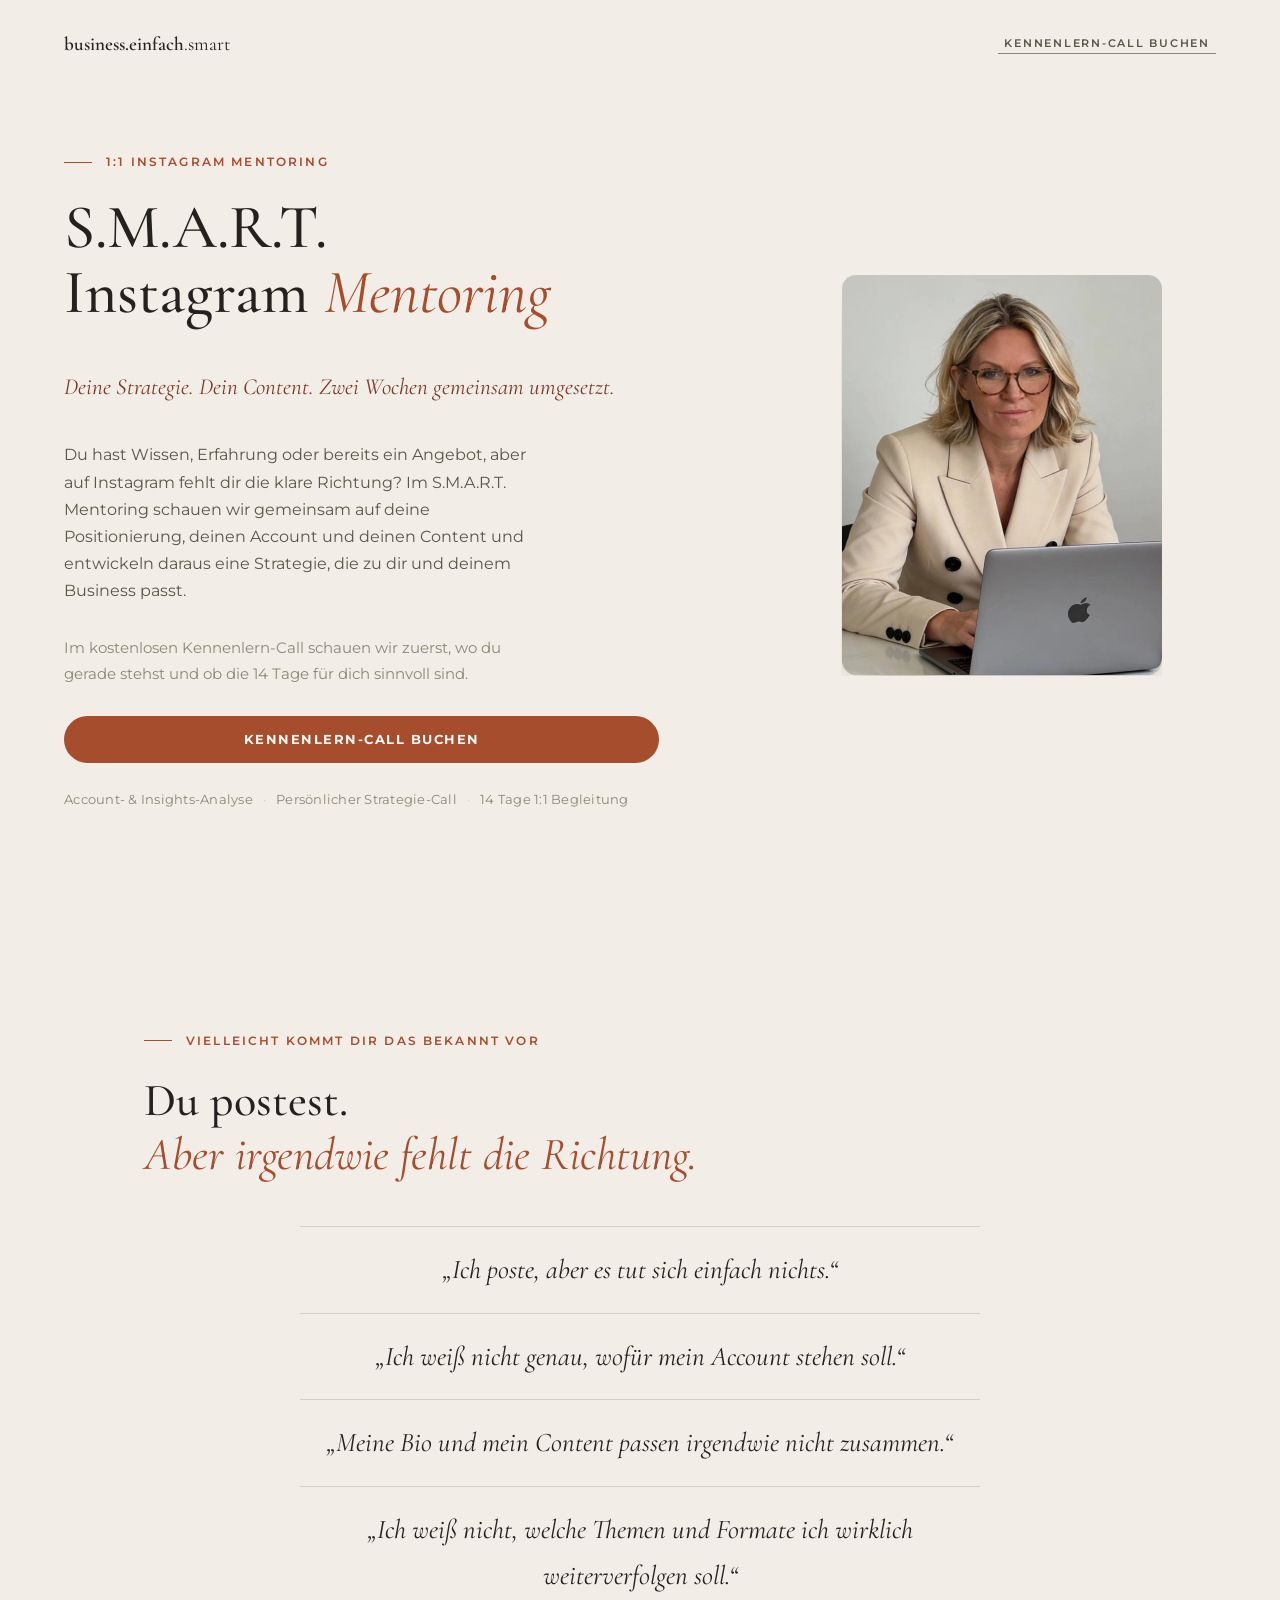
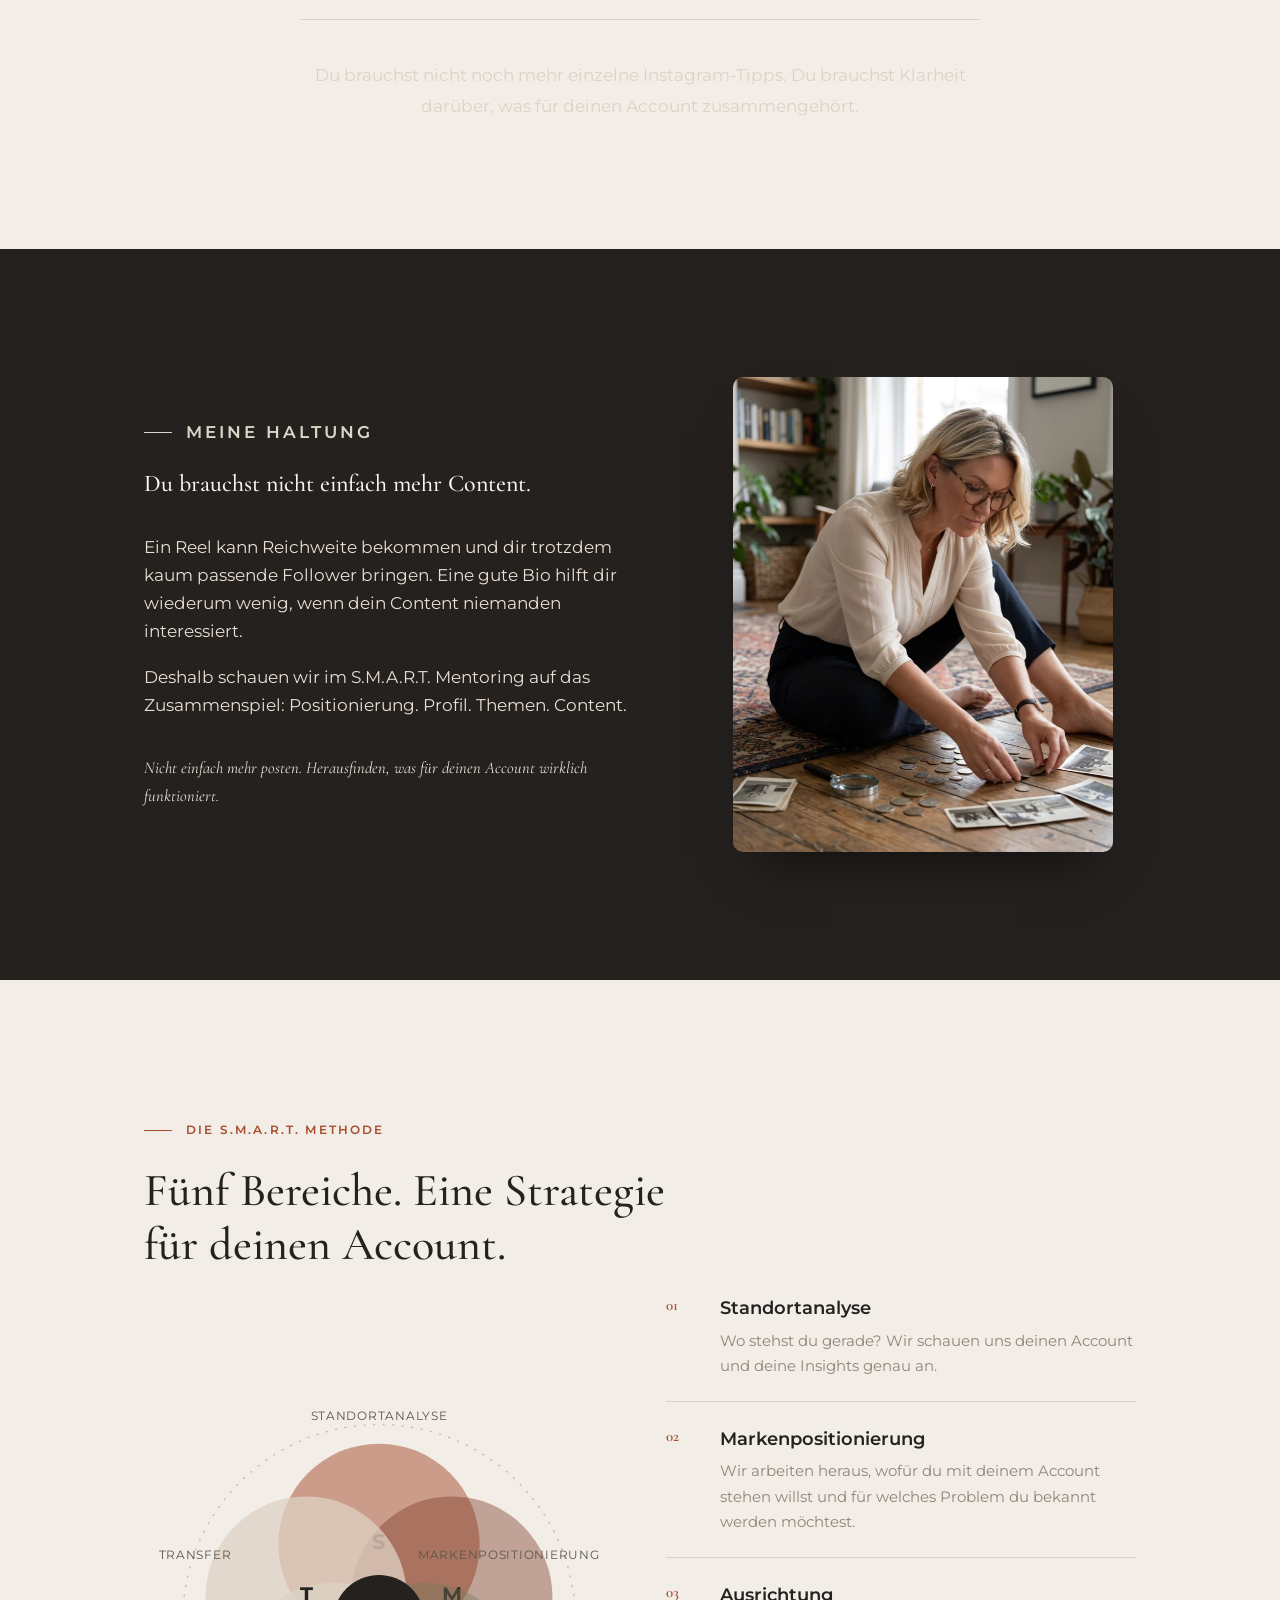
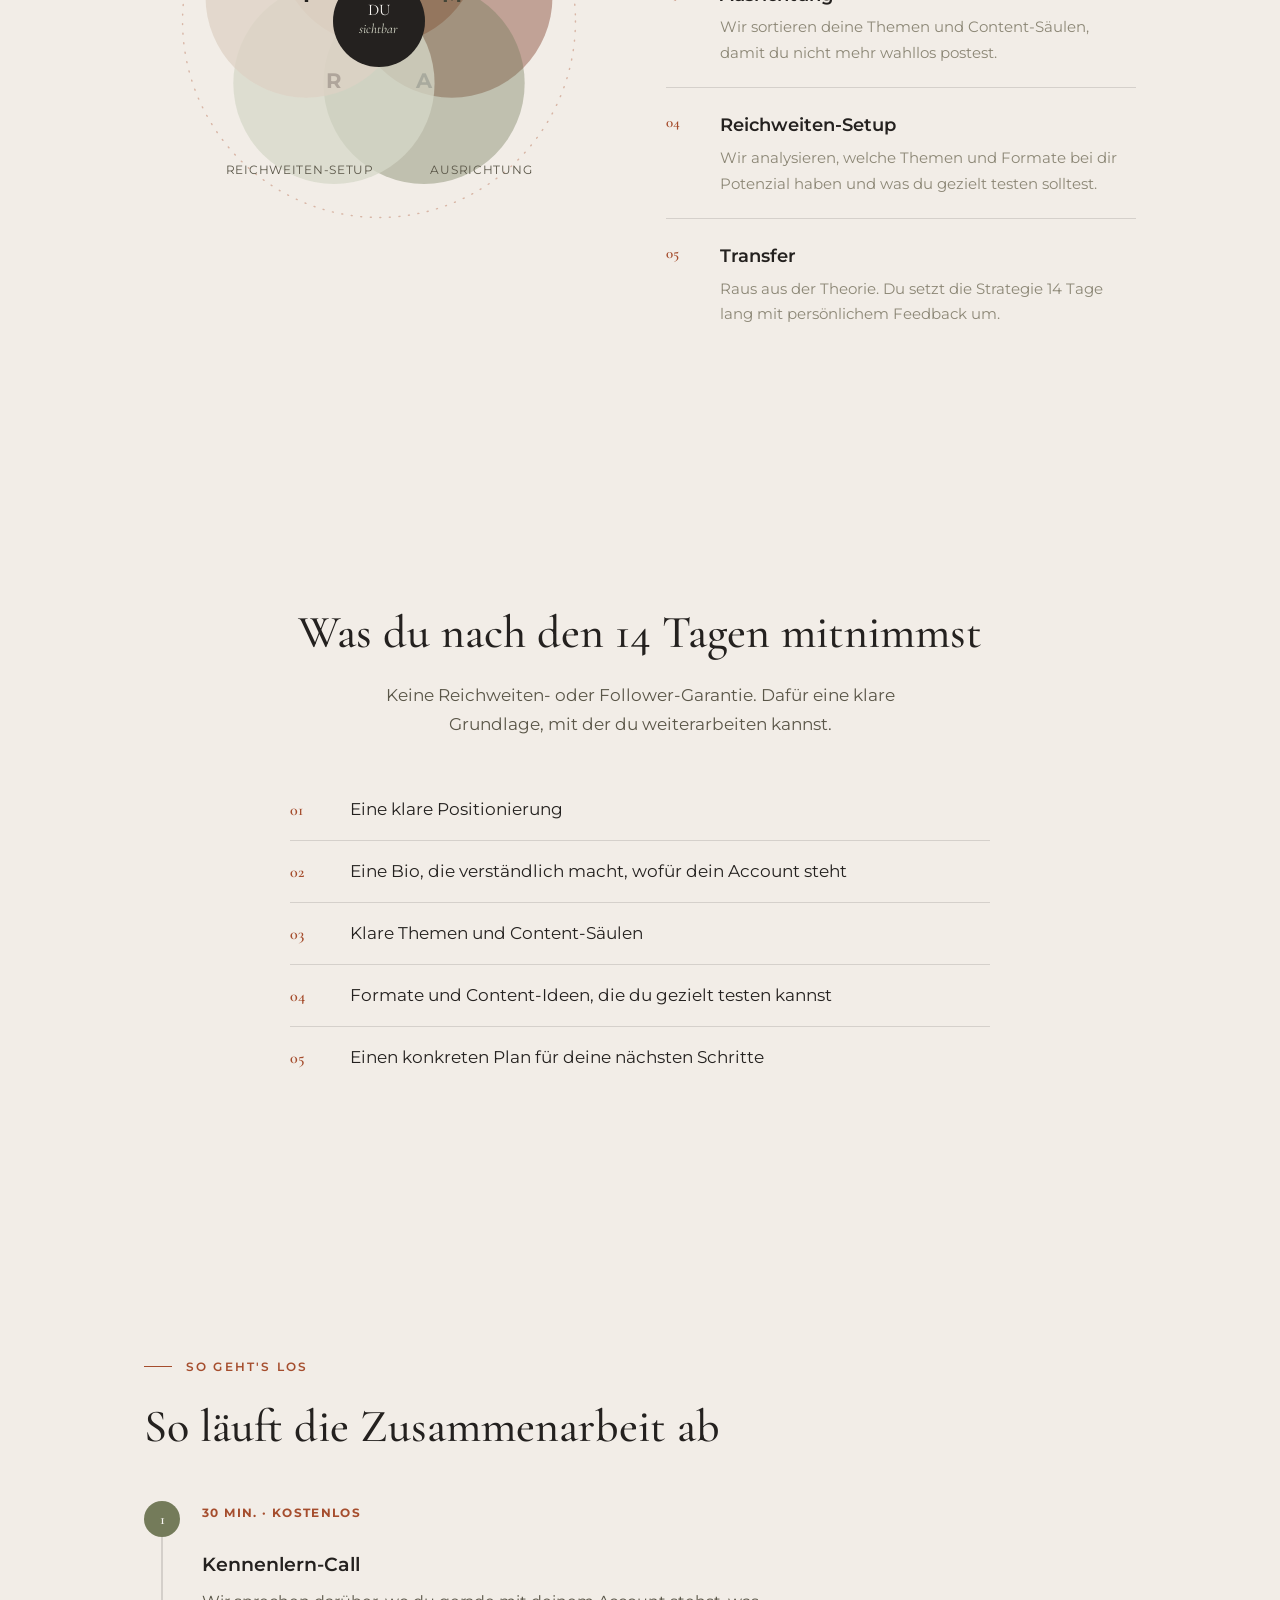
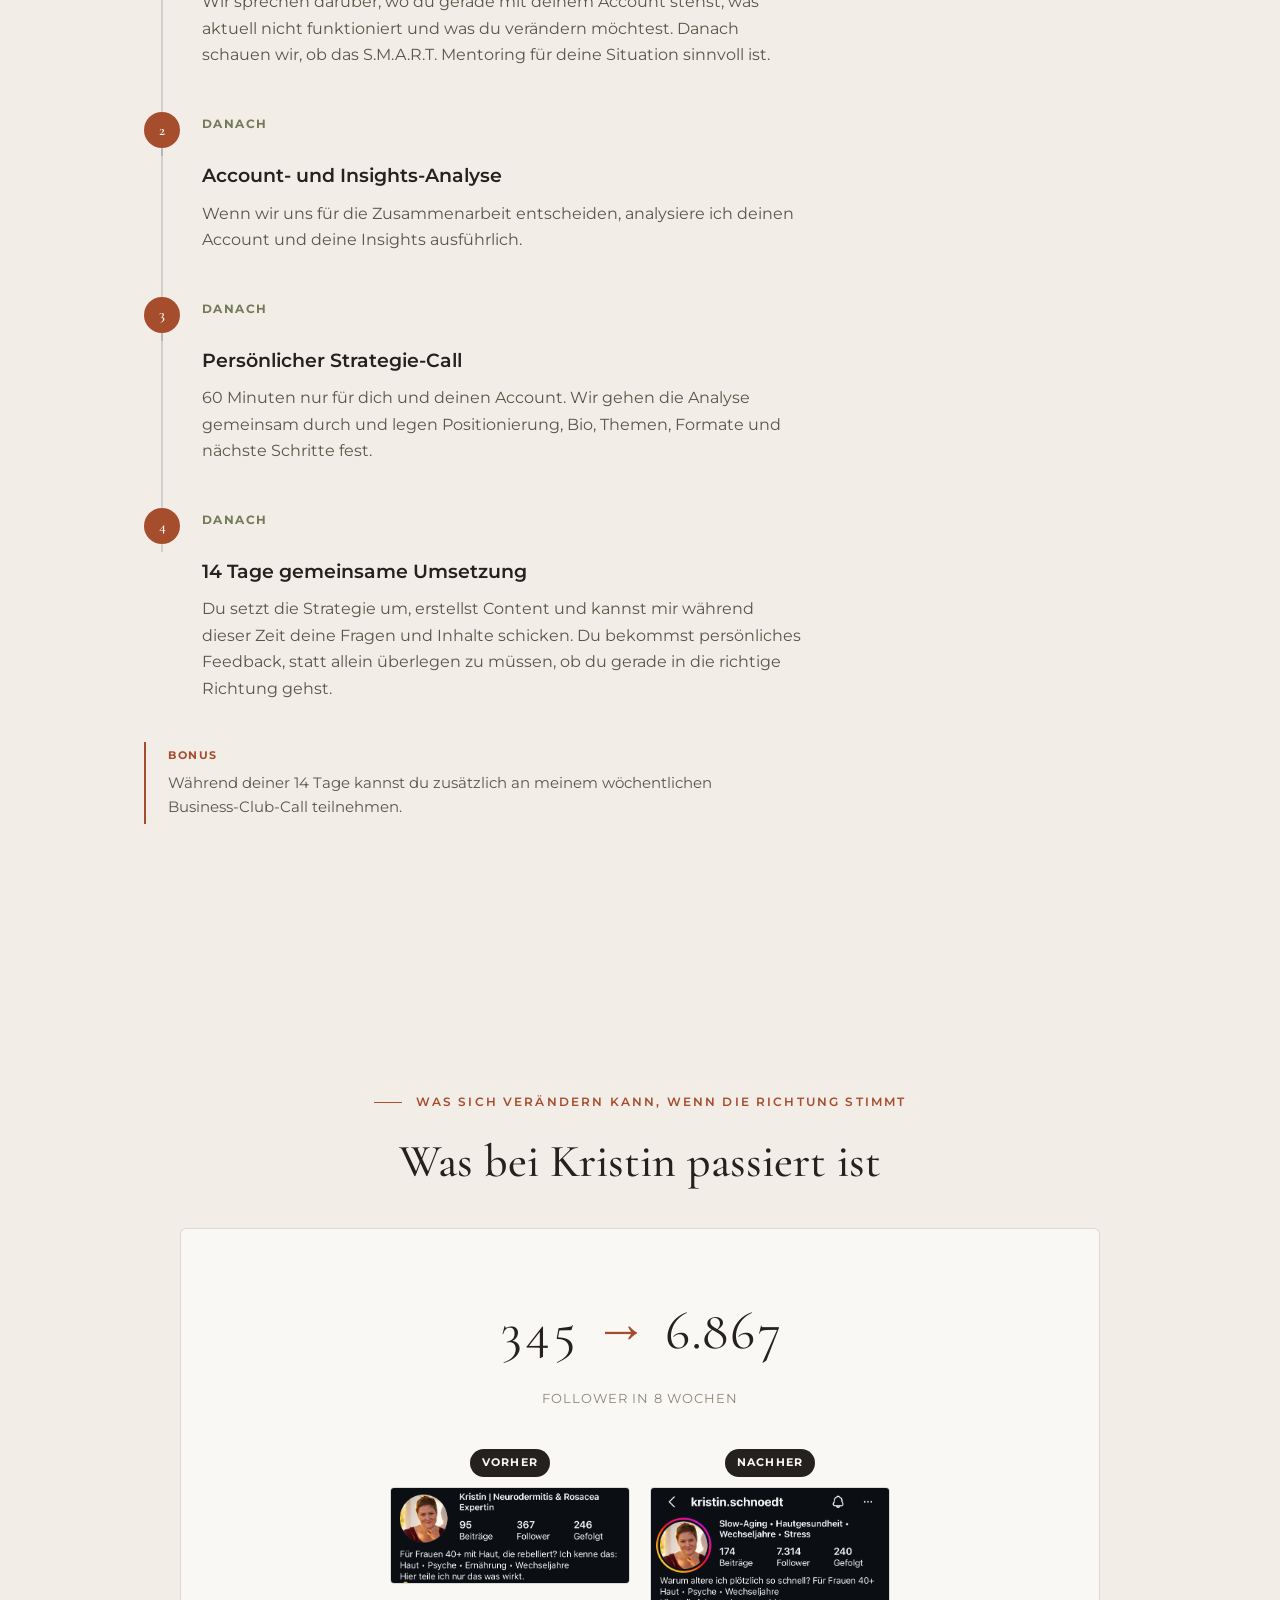
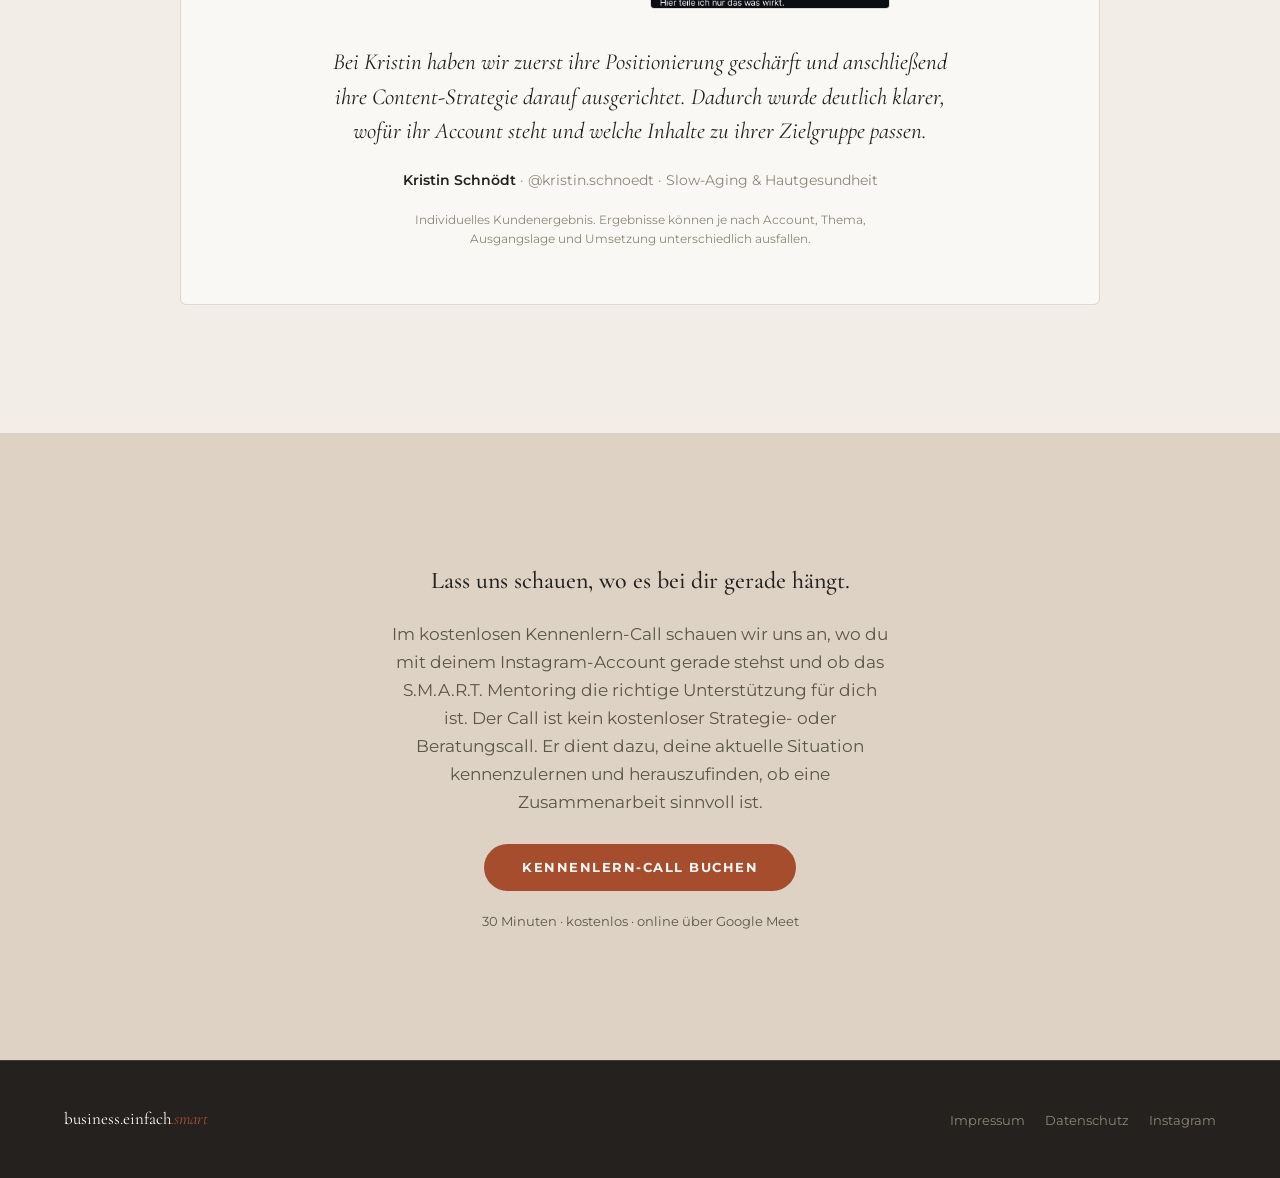
==== index.html @ f355cbbf "Add files via upload Version 1.0" ====
<!doctype html><html><head><meta charset=utf8><meta name=viewport content="width=device-width,initial-scale=1,viewport-fit=cover"><style>:root{color-scheme:light;box-sizing:border-box;padding-top:env(safe-area-inset-top,0px);padding-bottom:env(safe-area-inset-bottom,0px)}html{scroll-padding-top:env(safe-area-inset-top,0px)}body{margin:0;padding:0;font:14px -apple-system,BlinkMacSystemFont,sans-serif;background:#faf9f5;color:#141413}img{max-width:100%}[hidden]:not([hidden=until-found i]){display:none!important}</style></head><body>
<title>S.M.A.R.T. Instagram Mentoring</title>
<meta name="description" content="Kostenloser Kennenlern-Call: Wir schauen gemeinsam, ob das S.M.A.R.T. Instagram Mentoring zu deiner aktuellen Situation passt." />
<meta property="og:title" content="S.M.A.R.T. Instagram Mentoring" />
<meta property="og:image" content="https://smart-mentoring.vercel.app/images/hanna.jpg" />
<meta property="og:description" content="Positionierung, Content und Strategie für deinen Instagram-Account. Buche einen kostenlosen Kennenlern-Call." />
<link rel="stylesheet" href="fonts/fonts.css" />
<style>
  *, *::before, *::after { box-sizing: border-box; }

  :root {
    --creme:      #F2EDE7;
    --offwhite:   #FAF8F4;
    --sandbeige:  #DED2C5;
    --rost:       #A54D2D;
    --rost-deep:  #8A3F22;
    --terrakotta: #7C3926;
    --olive:      #747B5A;
    --olive-deep: #5C6248;
    --salbei:     #D6D9C8;
    --ink:        #24211F;
    --ink-soft:   #5A5648;
    --muted:      #8C8776;
    --line:       rgba(36,33,31,0.14);

    --serif: 'Cormorant Garamond', Georgia, serif;
    --sans:  'Montserrat', system-ui, sans-serif;
  }

  html { scroll-behavior: smooth; }
  body {
    margin: 0;
    background: var(--creme);
    color: var(--ink-soft);
    font-family: var(--sans);
    font-size: 16px;
    line-height: 1.7;
  }
  img { max-width: 100%; display: block; }
  .wrap { padding-inline: 24px; }
  @media (min-width: 900px) { .wrap { padding-inline: 64px; } }
  section { padding-block: clamp(72px, 11vw, 128px); max-width: 1120px; margin: 0 auto; }
  section.full { max-width: 100%; padding-block: 0; }
  .inner { max-width: 1120px; margin: 0 auto; padding: clamp(72px, 11vw, 128px) 24px; }
  @media (min-width: 900px) { .inner { padding-inline: 64px; } }

  h1, h2, h3 { font-family: var(--serif); color: var(--ink); text-wrap: balance; margin: 0; font-weight: 500; }
  em { font-style: italic; color: var(--rost); font-weight: 400; }

  .eyebrow {
    font-family: var(--sans);
    font-size: 12px;
    font-weight: 600;
    letter-spacing: 0.18em;
    text-transform: uppercase;
    color: var(--rost);
    display: flex;
    align-items: center;
    gap: 14px;
    margin-bottom: 22px;
  }
  .eyebrow::before { content: ''; width: 28px; height: 1px; background: var(--rost); }
  .eyebrow.center { justify-content: center; }
  .eyebrow.on-dark { color: var(--salbei); }
  .eyebrow.on-dark::before { background: var(--salbei); }

  h2.title { font-size: clamp(30px, 4vw, 46px); line-height: 1.18; margin-bottom: 22px; max-width: 760px; }
  .lede { font-size: 17px; color: var(--ink-soft); max-width: 600px; }
  .fineprint { font-size: 13px; color: var(--muted); max-width: 520px; line-height: 1.6; }

  .pill {
    display: inline-block;
    padding: 16px 38px;
    background: var(--rost);
    color: var(--offwhite);
    font-family: var(--sans);
    font-size: 12.5px;
    font-weight: 700;
    letter-spacing: 0.12em;
    text-transform: uppercase;
    text-decoration: none;
    border: none;
    border-radius: 999px;
    cursor: pointer;
    transition: background 0.25s ease, transform 0.2s ease;
  }
  .pill:hover { background: var(--rost-deep); transform: translateY(-1px); }

  .center { text-align: center; }
  .mx-auto { margin-left: auto; margin-right: auto; }

  /* NAV */
  nav {
    display: flex; align-items: center; justify-content: space-between;
    padding: 24px 24px 0;
  }
  @media (min-width: 900px) { nav { padding: 28px 64px 0; } }
  .logo { font-family: var(--serif); font-size: 19px; font-weight: 600; color: var(--ink); }
  .logo em { font-style: normal; color: var(--ink); }
  .toplink {
    font-family: var(--sans); font-size: 11px; font-weight: 600;
    letter-spacing: 0.16em; text-transform: uppercase; color: var(--ink-soft);
    text-decoration: none; border: none; background: none; cursor: pointer;
    border-bottom: 1px solid var(--muted); padding-bottom: 3px;
    transition: color 0.25s ease, border-color 0.25s ease;
  }
  .toplink:hover { color: var(--rost); border-color: var(--rost); }

  /* STICKY CTA — mobile only */
  .sticky-cta {
    position: fixed; left: 0; right: 0; bottom: 0; z-index: 50;
    background: rgba(36,33,31,0.97);
    backdrop-filter: blur(6px);
    padding: 14px 20px calc(14px + env(safe-area-inset-bottom, 0px));
    display: flex; align-items: center; justify-content: center;
  }
  .sticky-cta .pill { width: 100%; max-width: 420px; text-align: center; padding: 15px; }
  body { padding-bottom: 78px; }
  @media (min-width: 880px) {
    .sticky-cta { display: none; }
    body { padding-bottom: 0; }
  }

  /* HERO — text + photo */
  .hero {
    display: grid;
    grid-template-columns: 1fr;
  }
  @media (min-width: 880px) { .hero { grid-template-columns: 1.3fr 1fr; align-items: center; } }
  .hero-text {
    display: flex; flex-direction: column; justify-content: center;
    padding: 56px 24px 36px;
  }
  @media (min-width: 900px) { .hero-text { padding: 80px 64px; } }
  .hero-text h1 { font-size: clamp(40px, 5.6vw, 62px); line-height: 1.06; margin-bottom: 22px; }
  .hero-tagline { font-family: var(--serif); font-style: italic; font-size: clamp(19px, 2vw, 23px); color: var(--terrakotta); margin-bottom: 22px; line-height: 1.4; }
  .hero-text p.hero-desc { font-size: 16px; color: var(--ink-soft); max-width: 480px; margin-bottom: 16px; }
  .hero-text p.hero-sub { font-size: 15px; color: var(--muted); max-width: 460px; margin-bottom: 30px; }
  .hero-meta {
    margin-top: 26px; font-size: 12.5px; letter-spacing: 0.02em; color: var(--muted);
    display: flex; gap: 10px; flex-wrap: wrap; align-items: center;
  }
  .hero-meta .dot { color: var(--sandbeige); }
  .hero-photo { display: flex; align-items: center; justify-content: center; padding: 8px 24px 48px; }
  @media (min-width: 880px) { .hero-photo { padding: 40px 48px; } }
  .hero-photo-frame {
    width: 100%; max-width: 320px; aspect-ratio: 4 / 5;
    border-radius: 14px; overflow: hidden;
    box-shadow: 0 24px 44px -24px rgba(36,33,31,0.4);
    animation: curtain 1.6s cubic-bezier(0.2,0.75,0.2,1) 0.1s both;
  }
  .hero-photo-frame img { width: 100%; height: 100%; object-fit: cover; object-position: center 20%; }
  .hero-photo-frame img.plx { transform: scale(1.14); will-change: transform; }
  @keyframes curtain { from { clip-path: inset(0 0 0 100%); } to { clip-path: inset(0 0 0 0); } }

  /* PROBLEM SECTION */
  .quote-stack { margin: 44px 0 40px; }
  .quote-line {
    font-family: var(--serif); font-style: italic; color: var(--ink);
    font-size: clamp(20px, 2.6vw, 27px); text-align: center;
    max-width: 680px; margin: 0 auto; padding: 20px 0;
    border-top: 1px solid var(--line);
    transition: color 0.3s ease;
  }
  .quote-stack .quote-line:last-child { border-bottom: 1px solid var(--line); }
  @media (hover: hover) { .quote-line:hover { color: var(--rost); } }
  .problem-close { max-width: 680px; text-align: center; margin: 0 auto; font-size: 17px; line-height: 1.8; }
  .sw { color: var(--sandbeige); transition: color 0.15s ease; }
  .sw.lit { color: var(--ink); }

  /* GRUNDIDEE — the one deliberate dark contrast section */
  .grundidee-bg { background: var(--ink); }
  .grundidee-grid { display: grid; grid-template-columns: 1fr; gap: 48px; align-items: center; }
  @media (min-width: 900px) { .grundidee-grid { grid-template-columns: 1fr 0.85fr; gap: 64px; } }
  .grundidee-inner { max-width: 620px; }
  @media (min-width: 900px) { .grundidee-inner { max-width: none; } }
  .grundidee-inner h2 { color: var(--offwhite); margin-bottom: 28px; }
  .grundidee-inner p { color: #EADFD4; font-size: 16.5px; margin-bottom: 18px; }
  .grundidee-pull {
    font-family: var(--serif); font-style: italic; font-size: clamp(22px,2.8vw,30px);
    color: var(--salbei); margin-top: 34px; transition: color 0.35s ease; cursor: default;
  }
  @media (hover: hover) { .grundidee-pull:hover { color: #E8894E; } }
  .grundidee-photo { display: flex; align-items: center; justify-content: center; }
  .grundidee-photo-frame {
    width: 100%; max-width: 380px; aspect-ratio: 4 / 5;
    border-radius: 10px; overflow: hidden;
    box-shadow: 0 30px 50px -24px rgba(0,0,0,0.55);
  }
  .grundidee-photo-frame img { width: 100%; height: 100%; object-fit: cover; }

  /* METHOD / FLOWER */
  .method-grid { display: grid; grid-template-columns: 1fr; gap: 52px; align-items: center; }
  @media (min-width: 980px) { .method-grid { grid-template-columns: 1fr 1fr; } }
  .flower-svg { width: 100%; height: auto; max-width: 460px; margin: 0 auto; display: block; overflow: visible; }
  .flower-svg .petal-move {
    transform-box: fill-box; transform-origin: center;
    transition: opacity 0.8s cubic-bezier(0.16,1,0.3,1), transform 0.8s cubic-bezier(0.16,1,0.3,1);
  }
  html.js-reveal .flower-svg .petal-move { opacity: 0; transform: translate(var(--tx, 0), var(--ty, 0)) scale(0.86); }
  html.js-reveal .flower-svg.visible .petal-move { opacity: 1; transform: none; }
  .flower-svg .petal { transform-box: fill-box; transform-origin: center; transition: transform 0.35s cubic-bezier(0.16,1,0.3,1); cursor: default; }
  @media (hover: hover) { .flower-svg .petal:hover { transform: scale(1.06); } }
  .flower-svg .petal-circle { transform-box: fill-box; transform-origin: center; transition: filter 0.35s ease; }
  @media (hover: hover) { .flower-svg .petal:hover .petal-circle { filter: brightness(1.1); } }
  .smart-list { display: flex; flex-direction: column; }
  .smart-row { display: grid; grid-template-columns: 34px 1fr; gap: 20px; padding: 22px 0; border-bottom: 1px solid var(--line); }
  .smart-row:first-child { padding-top: 0; }
  .smart-row:last-child { border-bottom: none; }
  .smart-row .idx { font-family: var(--serif); font-size: 15px; color: var(--rost); font-weight: 600; }
  .smart-row h4 { font-size: 18px; font-weight: 600; color: var(--ink); margin: 0 0 4px; font-family: var(--sans); }
  .smart-row p { font-size: 15px; color: var(--muted); margin: 0; }

  /* RESULTS — five plain numbered lines */
  .result-list { margin-top: 40px; max-width: 700px; }
  .result-row {
    display: grid; grid-template-columns: 40px 1fr; gap: 20px; align-items: baseline;
    padding: 16px 0; border-bottom: 1px solid var(--line);
  }
  .result-row:last-child { border-bottom: none; }
  .result-row .idx { font-family: var(--serif); font-size: 16px; color: var(--rost); font-weight: 600; }
  .result-row p { font-size: 16.5px; color: var(--ink); margin: 0; }

  /* PROCESS TIMELINE */
  .timeline { position: relative; margin-top: 48px; }
  .timeline-item { display: flex; gap: 22px; position: relative; padding-bottom: 44px; }
  .timeline-item:last-child { padding-bottom: 0; }
  .timeline-marker {
    flex: 0 0 auto; width: 36px; height: 36px; border-radius: 50%;
    background: var(--rost); color: var(--offwhite);
    display: flex; align-items: center; justify-content: center;
    font-family: var(--serif); font-weight: 600; font-size: 15px;
    position: relative; z-index: 1;
  }
  .timeline-item.free .timeline-marker { background: var(--olive); }
  .timeline-item:not(:last-child)::before {
    content: ''; position: absolute; left: 17px; top: 36px; bottom: -44px; width: 2px;
    background: var(--line);
  }
  .timeline-content { flex: 1; padding-top: 3px; }
  .timeline-content .tag { font-size: 11.5px; font-weight: 700; letter-spacing: 0.12em; text-transform: uppercase; color: var(--olive); margin-bottom: 4px; display: block; }
  .timeline-item.free .timeline-content .tag { color: var(--rost); }
  .timeline-content h4 { font-size: 19px; color: var(--ink); margin-bottom: 8px; font-weight: 600; font-family: var(--sans); }
  .timeline-content p.desc { font-size: 15.5px; color: var(--ink-soft); margin: 0; max-width: 600px; }

  .bonus-line {
    margin-top: 40px; max-width: 620px;
    border-left: 2px solid var(--rost);
    padding: 4px 0 4px 22px;
  }
  .bonus-line .bonus-label { font-size: 11px; font-weight: 700; letter-spacing: 0.14em; text-transform: uppercase; color: var(--rost); display: block; margin-bottom: 6px; }
  .bonus-line p { font-size: 14.5px; color: var(--ink-soft); margin: 0; }

  /* TESTIMONIAL */
  .testi-card {
    background: var(--offwhite);
    border: 1px solid var(--line);
    border-radius: 6px;
    padding: 48px 32px;
    max-width: 920px;
    margin: 40px auto 0;
  }
  @media (min-width: 900px) { .testi-card { padding: 56px 64px; } }
  .testi-stat { text-align: center; margin-bottom: 40px; }
  .testi-stat .numbers { font-family: var(--serif); font-size: clamp(34px,5vw,54px); color: var(--ink); display: flex; align-items: center; justify-content: center; gap: 16px; flex-wrap: wrap; }
  .testi-stat .numbers .arrow { color: var(--rost); }
  .testi-stat .caption { font-size: 13px; letter-spacing: 0.08em; text-transform: uppercase; color: var(--muted); margin-top: 10px; }
  .testi-images { display: grid; grid-template-columns: 1fr 1fr; gap: 20px; max-width: 500px; margin: 0 auto 36px; }
  .testi-shot { display: flex; flex-direction: column; gap: 10px; transition: transform 0.3s ease; }
  @media (hover: hover) { .testi-shot:hover { transform: translateY(-3px); } }
  .testi-shot .frame { border-radius: 4px; overflow: hidden; border: 1px solid var(--line); }
  .testi-shot img { width: 100%; display: block; }
  .testi-shot .tag { align-self: center; background: var(--ink); color: var(--offwhite); font-size: 10.5px; font-weight: 700; letter-spacing: 0.1em; text-transform: uppercase; padding: 5px 12px; border-radius: 999px; }
  .testi-quote { font-family: var(--serif); font-style: italic; font-size: clamp(19px,2.2vw,23px); color: var(--ink); text-align: center; max-width: 620px; margin: 0 auto 20px; line-height: 1.5; }
  .testi-credit { text-align: center; font-size: 13.5px; color: var(--muted); margin-bottom: 18px; }
  .testi-credit strong { color: var(--ink); font-weight: 600; }
  .testi-disclaimer { text-align: center; font-size: 12px; color: var(--muted); max-width: 480px; margin: 0 auto; line-height: 1.6; }

  /* FINAL CTA — light, no second dark section */
  .final-bg { background: var(--sandbeige); text-align: center; }
  .final-inner { max-width: 600px; margin: 0 auto; }
  .final-inner h2 { color: var(--ink); margin-bottom: 18px; }
  .final-inner p.lead { color: var(--ink-soft); font-size: 16.5px; max-width: 500px; margin: 0 auto 28px; }
  .final-inner .fineprint { color: var(--ink-soft); margin: 20px auto 0; text-align: center; }

  footer {
    background: var(--ink);
    border-top: 1px solid rgba(250,248,244,0.12);
    padding: 44px 24px;
    display: flex; flex-direction: column; gap: 20px; align-items: center; text-align: center;
  }
  @media (min-width: 720px) { footer { flex-direction: row; justify-content: space-between; text-align: left; padding: 44px 64px; } }
  .footer-logo { font-family: var(--serif); font-size: 17px; color: var(--offwhite); }
  .footer-links { display: flex; gap: 20px; flex-wrap: wrap; justify-content: center; }
  footer a { color: var(--muted); text-decoration: none; font-size: 13px; }
  footer a:hover { color: var(--rost); }

  /* BOOKING MODAL */
  .booking-modal {
    display: none;
    position: fixed; inset: 0; z-index: 200;
    background: rgba(22,16,12,0.6);
    padding: 24px;
    align-items: center; justify-content: center;
  }
  .booking-modal.open { display: flex; }
  .booking-modal-box {
    background: var(--offwhite);
    border-radius: 8px;
    width: 100%; max-width: 760px;
    max-height: 88vh;
    display: flex; flex-direction: column;
    overflow: hidden;
    box-shadow: 0 30px 60px -20px rgba(0,0,0,0.4);
  }
  .booking-modal-head {
    display: flex; align-items: center; justify-content: space-between;
    padding: 18px 22px; border-bottom: 1px solid var(--line);
  }
  .booking-modal-head span { font-family: var(--serif); font-size: 17px; color: var(--ink); }
  .booking-modal-close {
    background: none; border: none; cursor: pointer;
    font-size: 22px; line-height: 1; color: var(--muted); padding: 4px 8px;
  }
  .booking-modal-close:hover { color: var(--rost); }
  .booking-modal-body { flex: 1; overflow: auto; position: relative; min-height: 420px; }
  .booking-modal-body iframe { width: 100%; height: 100%; min-height: 420px; border: none; display: block; }
  .booking-fallback { padding: 40px 32px; text-align: center; }
  .booking-fallback p { color: var(--ink-soft); font-size: 15px; margin-bottom: 20px; line-height: 1.7; }

  /* SCROLL REVEAL — sanftes Fade-in + leichte Bewegung, kein Dauerloop */
  .reveal, .lede, .fineprint {
    transition: opacity 0.9s ease, transform 1s cubic-bezier(0.2,0.75,0.2,1);
  }
  html.js-reveal .reveal, html.js-reveal .lede, html.js-reveal .fineprint {
    opacity: 0; transform: translateY(20px);
  }
  html.js-reveal .reveal.visible, html.js-reveal .lede.visible, html.js-reveal .fineprint.visible {
    opacity: 1; transform: none;
  }

  /* card stagger: --d is computed per element by JS (sibling index * 0.09s) */
  html.js-reveal .smart-row, html.js-reveal .timeline-item, html.js-reveal .result-row {
    opacity: 0; transform: translateY(18px);
    transition: opacity 0.6s ease, transform 0.6s cubic-bezier(0.2,0.75,0.2,1);
    transition-delay: var(--d, 0s);
  }
  html.js-reveal #methode.visible .smart-row,
  html.js-reveal #process.visible .timeline-item,
  html.js-reveal #ergebnisse.visible .result-row {
    opacity: 1; transform: none;
  }

  html.js-reveal .quote-line {
    opacity: 0; transform: translateX(-26px);
    transition: opacity 0.6s ease, transform 0.6s cubic-bezier(0.2,0.75,0.2,1);
    transition-delay: var(--d, 0s);
  }
  html.js-reveal #problem.visible .quote-line { opacity: 1; transform: none; }

  .reveal-text, h2, .grundidee-pull, .testi-quote {
    transition: opacity 0.9s ease, transform 1s cubic-bezier(0.2,0.75,0.2,1);
  }
  html.js-reveal .reveal-text, html.js-reveal h2, html.js-reveal .grundidee-pull, html.js-reveal .testi-quote {
    opacity: 0; transform: translateX(-26px);
  }
  h2 { cursor: default; transition: color 0.35s ease; }
  @media (hover: hover) { h2:hover { color: var(--rost); } }
  .testi-quote { cursor: default; transition: opacity 0.9s ease, transform 1s cubic-bezier(0.2,0.75,0.2,1), color 0.35s ease; }
  @media (hover: hover) { .testi-quote:hover { color: var(--rost); } }

  html.js-reveal .reveal-text.visible, html.js-reveal h2.visible, html.js-reveal .grundidee-pull.visible, html.js-reveal .testi-quote.visible {
    opacity: 1; transform: none;
  }

  @media (hover: hover) {
    .smart-row:hover .idx { color: var(--terrakotta); }
    .smart-row:hover h4 { color: var(--rost); }
  }
  .smart-row h4, .smart-row .idx { transition: color 0.25s ease; }

  /* one quiet, bounded pulse on the final CTA only — not a permanent loop */
  .final-bg .pill { animation: cta-pulse-once 1.8s ease-out 1; }
  @keyframes cta-pulse-once {
    0% { box-shadow: 0 0 0 0 rgba(165,77,45,0.35); }
    100% { box-shadow: 0 0 0 14px rgba(165,77,45,0); }
  }

  .numbers .count { font-variant-numeric: tabular-nums; }

  /* guaranteed entrance motion on load, no JS/scroll dependency */
  @keyframes fade-up { from { opacity: 0; transform: translateY(16px); } to { opacity: 1; transform: none; } }
  .hero-text > * { opacity: 0; animation: fade-up 0.8s cubic-bezier(0.16,1,0.3,1) forwards; }
  .hero-text .eyebrow  { animation-delay: 0.05s; }
  .hero-text h1         { animation-delay: 0s; opacity: 1; animation: none; }
  .hero-text h1 .word {
    display: inline-block; opacity: 0;
    animation: fade-up 0.6s cubic-bezier(0.16,1,0.3,1) forwards;
    animation-delay: calc(0.15s + var(--i) * 0.12s);
  }
  .hero-tagline          { animation-delay: 0.6s; }
  .hero-text p.hero-desc { animation-delay: 0.7s; }
  .hero-text p.hero-sub  { animation-delay: 0.78s; }
  .hero-text .pill       { animation-delay: 0.88s; }
  .hero-meta             { animation-delay: 0.98s; }

  /* reduced motion: keep content visible, drop the animation itself */
  @media (prefers-reduced-motion: reduce) {
    html.js-reveal .reveal, html.js-reveal .lede, html.js-reveal .fineprint,
    html.js-reveal .smart-row, html.js-reveal .timeline-item, html.js-reveal .result-row,
    html.js-reveal .quote-line, html.js-reveal .reveal-text, html.js-reveal h2,
    html.js-reveal .grundidee-pull, html.js-reveal .testi-quote,
    html.js-reveal .flower-svg .petal-move, .hero-text > *, .hero-text h1 .word {
      transition: none !important; animation: none !important; opacity: 1 !important; transform: none !important;
    }
    .final-bg .pill { animation: none; }
  }
</style>

<nav>
  <div class="logo">business.einfach<em>.smart</em></div>
  <button class="toplink" data-cta="call">Kennenlern-Call buchen</button>
</nav>

<div class="hero">
  <div class="hero-text">
    <p class="eyebrow">1:1 Instagram Mentoring</p>
    <h1><span class="word" style="--i:0">S.M.A.R.T.</span><br /><span class="word" style="--i:1">Instagram</span> <span class="word" style="--i:2"><em>Mentoring</em></span></h1>
    <p class="hero-tagline">Deine Strategie. Dein Content. Zwei Wochen gemeinsam umgesetzt.</p>
    <p class="hero-desc">Du hast Wissen, Erfahrung oder bereits ein Angebot, aber auf Instagram fehlt dir die klare Richtung? Im S.M.A.R.T. Mentoring schauen wir gemeinsam auf deine Positionierung, deinen Account und deinen Content und entwickeln daraus eine Strategie, die zu dir und deinem Business passt.</p>
    <p class="hero-sub">Im kostenlosen Kennenlern-Call schauen wir zuerst, wo du gerade stehst und ob die 14 Tage für dich sinnvoll sind.</p>
    <button class="pill" data-cta="call">Kennenlern-Call buchen</button>
    <div class="hero-meta">
      <span>Account- &amp; Insights-Analyse</span>
      <span class="dot">·</span>
      <span>Persönlicher Strategie-Call</span>
      <span class="dot">·</span>
      <span>14 Tage 1:1 Begleitung</span>
    </div>
  </div>
  <div class="hero-photo">
    <div class="hero-photo-frame">
      <img class="plx" src="images/hanna.jpg" alt="Hanna, business.einfach.smart" />
    </div>
  </div>
</div>

<section class="wrap reveal" id="problem">
  <p class="eyebrow">Vielleicht kommt dir das bekannt vor</p>
  <h2 class="title">Du postest.<br /><em>Aber irgendwie fehlt die Richtung.</em></h2>
  <div class="quote-stack">
    <p class="quote-line">„Ich poste, aber es tut sich einfach nichts.“</p>
    <p class="quote-line">„Ich weiß nicht genau, wofür mein Account stehen soll.“</p>
    <p class="quote-line">„Meine Bio und mein Content passen irgendwie nicht zusammen.“</p>
    <p class="quote-line">„Ich weiß nicht, welche Themen und Formate ich wirklich weiterverfolgen soll.“</p>
  </div>
  <p class="problem-close sw-target"><span class="sw">Du</span> <span class="sw">brauchst</span> <span class="sw">nicht</span> <span class="sw">noch</span> <span class="sw">mehr</span> <span class="sw">einzelne</span> <span class="sw">Instagram-Tipps.</span> <span class="sw">Du</span> <span class="sw">brauchst</span> <span class="sw">Klarheit</span> <span class="sw">darüber,</span> <span class="sw">was</span> <span class="sw">für</span> <span class="sw">deinen</span> <span class="sw">Account</span> <span class="sw">zusammengehört.</span></p>
</section>

<div class="full grundidee-bg reveal">
  <div class="inner">
    <div class="grundidee-grid">
      <div class="grundidee-inner">
        <p class="eyebrow on-dark">Meine Haltung</p>
        <h2>Du brauchst nicht einfach mehr Content.</h2>
        <p class="reveal">Ein Reel kann Reichweite bekommen und dir trotzdem kaum passende Follower bringen. Eine gute Bio hilft dir wiederum wenig, wenn dein Content niemanden interessiert.</p>
        <p class="reveal">Deshalb schauen wir im S.M.A.R.T. Mentoring auf das Zusammenspiel: Positionierung. Profil. Themen. Content.</p>
        <p class="grundidee-pull">Nicht einfach mehr posten. Herausfinden, was für deinen Account wirklich funktioniert.</p>
      </div>
      <div class="grundidee-photo reveal">
        <div class="grundidee-photo-frame">
          <img src="images/hanna-analyse.jpg" alt="Genau hinschauen: Positionierung und Content im Detail analysieren" loading="lazy" />
        </div>
      </div>
    </div>
  </div>
</div>

<section class="wrap reveal" id="methode">
  <p class="eyebrow">Die S.M.A.R.T. Methode</p>
  <h2 class="title">Fünf Bereiche. Eine Strategie für deinen Account.</h2>
  <div class="method-grid">
    <svg class="flower-svg" viewBox="0 0 480 480" xmlns="http://www.w3.org/2000/svg">
      <circle cx="240" cy="240" r="205" fill="none" stroke="#A54D2D" stroke-opacity="0.35" stroke-width="1.5" stroke-dasharray="1 9" stroke-linecap="round" />
      <g class="petal-move" style="--tx:0px; --ty:-150px;">
        <g class="petal">
          <circle class="petal-circle" cx="240" cy="160" r="105" fill="#A54D2D" fill-opacity="0.5" />
          <text x="240" y="165" text-anchor="middle" font-family="Montserrat, sans-serif" font-weight="700" font-size="22" fill="#24211F">S</text>
        </g>
      </g>
      <g class="petal-move" style="--tx:140px; --ty:-46px;">
        <g class="petal">
          <circle class="petal-circle" cx="316" cy="215" r="105" fill="#7C3926" fill-opacity="0.42" />
          <text x="316" y="220" text-anchor="middle" font-family="Montserrat, sans-serif" font-weight="700" font-size="22" fill="#24211F">M</text>
        </g>
      </g>
      <g class="petal-move" style="--tx:86px; --ty:120px;">
        <g class="petal">
          <circle class="petal-circle" cx="287" cy="305" r="105" fill="#747B5A" fill-opacity="0.4" />
          <text x="287" y="310" text-anchor="middle" font-family="Montserrat, sans-serif" font-weight="700" font-size="22" fill="#24211F">A</text>
        </g>
      </g>
      <g class="petal-move" style="--tx:-86px; --ty:120px;">
        <g class="petal">
          <circle class="petal-circle" cx="193" cy="305" r="105" fill="#D6D9C8" fill-opacity="0.75" />
          <text x="193" y="310" text-anchor="middle" font-family="Montserrat, sans-serif" font-weight="700" font-size="22" fill="#24211F">R</text>
        </g>
      </g>
      <g class="petal-move" style="--tx:-140px; --ty:-46px;">
        <g class="petal">
          <circle class="petal-circle" cx="164" cy="215" r="105" fill="#DED2C5" fill-opacity="0.75" />
          <text x="164" y="220" text-anchor="middle" font-family="Montserrat, sans-serif" font-weight="700" font-size="22" fill="#24211F">T</text>
        </g>
      </g>
      <g class="core">
        <circle cx="240" cy="240" r="48" fill="#24211F" />
        <text x="240" y="234" text-anchor="middle" font-family="Cormorant Garamond, Georgia, serif" font-size="17" fill="#FAF8F4">DU</text>
        <text x="240" y="253" text-anchor="middle" font-family="Cormorant Garamond, Georgia, serif" font-style="italic" font-size="14" fill="#D6D9C8">sichtbar</text>
      </g>
      <text x="240" y="30" text-anchor="middle" font-family="Montserrat, sans-serif" font-size="12.5" letter-spacing="0.06em" fill="#5A5648">STANDORTANALYSE</text>
      <text x="470" y="175" text-anchor="end" font-family="Montserrat, sans-serif" font-size="12.5" letter-spacing="0.06em" fill="#5A5648">MARKENPOSITIONIERUNG</text>
      <text x="400" y="400" text-anchor="end" font-family="Montserrat, sans-serif" font-size="12.5" letter-spacing="0.06em" fill="#5A5648">AUSRICHTUNG</text>
      <text x="80" y="400" text-anchor="start" font-family="Montserrat, sans-serif" font-size="12.5" letter-spacing="0.06em" fill="#5A5648">REICHWEITEN-SETUP</text>
      <text x="10" y="175" text-anchor="start" font-family="Montserrat, sans-serif" font-size="12.5" letter-spacing="0.06em" fill="#5A5648">TRANSFER</text>
    </svg>
    <div class="smart-list">
      <div class="smart-row"><span class="idx">01</span><div><h4>Standortanalyse</h4><p>Wo stehst du gerade? Wir schauen uns deinen Account und deine Insights genau an.</p></div></div>
      <div class="smart-row"><span class="idx">02</span><div><h4>Markenpositionierung</h4><p>Wir arbeiten heraus, wofür du mit deinem Account stehen willst und für welches Problem du bekannt werden möchtest.</p></div></div>
      <div class="smart-row"><span class="idx">03</span><div><h4>Ausrichtung</h4><p>Wir sortieren deine Themen und Content-Säulen, damit du nicht mehr wahllos postest.</p></div></div>
      <div class="smart-row"><span class="idx">04</span><div><h4>Reichweiten-Setup</h4><p>Wir analysieren, welche Themen und Formate bei dir Potenzial haben und was du gezielt testen solltest.</p></div></div>
      <div class="smart-row"><span class="idx">05</span><div><h4>Transfer</h4><p>Raus aus der Theorie. Du setzt die Strategie 14 Tage lang mit persönlichem Feedback um.</p></div></div>
    </div>
  </div>
</section>

<section class="wrap reveal" id="ergebnisse">
  <h2 class="title center mx-auto">Was du nach den 14 Tagen mitnimmst</h2>
  <p class="lede center mx-auto">Keine Reichweiten- oder Follower-Garantie. Dafür eine klare Grundlage, mit der du weiterarbeiten kannst.</p>
  <div class="result-list mx-auto">
    <div class="result-row"><span class="idx">01</span><p>Eine klare Positionierung</p></div>
    <div class="result-row"><span class="idx">02</span><p>Eine Bio, die verständlich macht, wofür dein Account steht</p></div>
    <div class="result-row"><span class="idx">03</span><p>Klare Themen und Content-Säulen</p></div>
    <div class="result-row"><span class="idx">04</span><p>Formate und Content-Ideen, die du gezielt testen kannst</p></div>
    <div class="result-row"><span class="idx">05</span><p>Einen konkreten Plan für deine nächsten Schritte</p></div>
  </div>
</section>

<section class="wrap reveal" id="process">
  <p class="eyebrow">So geht's los</p>
  <h2 class="title">So läuft die Zusammenarbeit ab</h2>
  <div class="timeline">
    <div class="timeline-item free">
      <div class="timeline-marker">1</div>
      <div class="timeline-content">
        <span class="tag">30 Min. · kostenlos</span>
        <h4>Kennenlern-Call</h4>
        <p class="desc">Wir sprechen darüber, wo du gerade mit deinem Account stehst, was aktuell nicht funktioniert und was du verändern möchtest. Danach schauen wir, ob das S.M.A.R.T. Mentoring für deine Situation sinnvoll ist.</p>
      </div>
    </div>
    <div class="timeline-item">
      <div class="timeline-marker">2</div>
      <div class="timeline-content">
        <span class="tag">Danach</span>
        <h4>Account- und Insights-Analyse</h4>
        <p class="desc">Wenn wir uns für die Zusammenarbeit entscheiden, analysiere ich deinen Account und deine Insights ausführlich.</p>
      </div>
    </div>
    <div class="timeline-item">
      <div class="timeline-marker">3</div>
      <div class="timeline-content">
        <span class="tag">Danach</span>
        <h4>Persönlicher Strategie-Call</h4>
        <p class="desc">60 Minuten nur für dich und deinen Account. Wir gehen die Analyse gemeinsam durch und legen Positionierung, Bio, Themen, Formate und nächste Schritte fest.</p>
      </div>
    </div>
    <div class="timeline-item">
      <div class="timeline-marker">4</div>
      <div class="timeline-content">
        <span class="tag">Danach</span>
        <h4>14 Tage gemeinsame Umsetzung</h4>
        <p class="desc">Du setzt die Strategie um, erstellst Content und kannst mir während dieser Zeit deine Fragen und Inhalte schicken. Du bekommst persönliches Feedback, statt allein überlegen zu müssen, ob du gerade in die richtige Richtung gehst.</p>
      </div>
    </div>
  </div>
  <div class="bonus-line reveal">
    <span class="bonus-label">Bonus</span>
    <p>Während deiner 14 Tage kannst du zusätzlich an meinem wöchentlichen Business-Club-Call teilnehmen.</p>
  </div>
</section>

<section class="wrap reveal">
  <p class="eyebrow center mx-auto" style="justify-content:center;">Was sich verändern kann, wenn die Richtung stimmt</p>
  <h2 class="title center mx-auto">Was bei Kristin passiert ist</h2>
  <div class="testi-card">
    <div class="testi-stat">
      <div class="numbers"><span class="count" data-target="367">367</span><span class="arrow">→</span><span class="count" data-target="7314">7.314</span></div>
      <p class="caption">Follower in 8 Wochen</p>
    </div>
    <div class="testi-images">
      <div class="testi-shot"><span class="tag">Vorher</span><div class="frame"><img src="images/kristin-vorher.jpg" alt="Kristins Profil vor der Positionierung" loading="lazy" /></div></div>
      <div class="testi-shot"><span class="tag">Nachher</span><div class="frame"><img src="images/kristin-nachher.jpg" alt="Kristins Profil nach der Positionierung" loading="lazy" /></div></div>
    </div>
    <p class="testi-quote">Bei Kristin haben wir zuerst ihre Positionierung geschärft und anschließend ihre Content-Strategie darauf ausgerichtet. Dadurch wurde deutlich klarer, wofür ihr Account steht und welche Inhalte zu ihrer Zielgruppe passen.</p>
    <p class="testi-credit"><strong>Kristin Schnödt</strong> · @kristin.schnoedt · Slow-Aging &amp; Hautgesundheit</p>
    <p class="testi-disclaimer">Individuelles Kundenergebnis. Ergebnisse können je nach Account, Thema, Ausgangslage und Umsetzung unterschiedlich ausfallen.</p>
  </div>
</section>

<div class="full final-bg reveal">
  <div class="inner">
    <div class="final-inner">
      <h2>Lass uns schauen, wo es bei dir gerade hängt.</h2>
      <p class="lead">Im kostenlosen Kennenlern-Call schauen wir uns an, wo du mit deinem Instagram-Account gerade stehst und ob das S.M.A.R.T. Mentoring die richtige Unterstützung für dich ist. Der Call ist kein kostenloser Strategie- oder Beratungscall. Er dient dazu, deine aktuelle Situation kennenzulernen und herauszufinden, ob eine Zusammenarbeit sinnvoll ist.</p>
      <button class="pill" data-cta="call">Kennenlern-Call buchen</button>
      <p class="fineprint">30 Minuten · kostenlos · online über Google Meet</p>
    </div>
  </div>
</div>

<footer>
  <div class="footer-logo">business.einfach<em>.smart</em></div>
  <div class="footer-links">
    <a href="impressum.html">Impressum</a>
    <a href="datenschutz.html">Datenschutz</a>
    <a href="https://instagram.com/business.einfach.smart" target="_blank" rel="noopener">Instagram</a>
  </div>
</footer>

<div class="sticky-cta">
  <button class="pill" data-cta="call">Kennenlern-Call buchen</button>
</div>

<div class="booking-modal" id="bookingModal" aria-hidden="true">
  <div class="booking-modal-box" role="dialog" aria-modal="true" aria-label="Kennenlern-Call buchen">
    <div class="booking-modal-head">
      <span>Kennenlern-Call buchen</span>
      <button class="booking-modal-close" id="bookingModalClose" aria-label="Schließen">&times;</button>
    </div>
    <div class="booking-modal-body" id="bookingModalBody"></div>
  </div>
</div>

<script>
(function () {
  /* ───────────────────────────────────────────────────────────────
     GOOGLE-KALENDER-BUCHUNG: zentral an EINER Stelle gepflegt.
     Alle CTA-Buttons auf der Seite (Nav, Hero, Sticky, Final) nutzen
     automatisch denselben Link, ohne weitere Codeänderung.
  ─────────────────────────────────────────────────────────────── */
  var BOOKING_URL = 'https://calendar.google.com/calendar/appointments/schedules/AcZssZ0bvtYnH5KmCmxEnsrkb9SdN5dsnBqBtigjDFh7UMZ-pvRm7boQ3JJ5u0uhzii9M0X2Y75tCtnF';

  var modal = document.getElementById('bookingModal');
  var modalBody = document.getElementById('bookingModalBody');
  var modalClose = document.getElementById('bookingModalClose');
  var modalBuilt = false;

  function buildModalBody() {
    if (modalBuilt) return;
    modalBuilt = true;
    if (BOOKING_URL) {
      var iframe = document.createElement('iframe');
      // Google verlangt fuer eingebettete Terminseiten den Parameter gv=true
      iframe.src = BOOKING_URL + (BOOKING_URL.indexOf('?') === -1 ? '?gv=true' : '&gv=true');
      iframe.title = 'Terminbuchung';
      modalBody.appendChild(iframe);
      var fallbackLink = document.createElement('div');
      fallbackLink.style.textAlign = 'center';
      fallbackLink.style.padding = '10px';
      fallbackLink.style.fontSize = '12px';
      var a = document.createElement('a');
      a.href = BOOKING_URL;
      a.target = '_blank';
      a.rel = 'noopener';
      a.textContent = 'Öffnet sich die Buchung nicht? Hier in neuem Tab öffnen.';
      a.style.color = 'inherit';
      fallbackLink.appendChild(a);
      modalBody.appendChild(fallbackLink);
    } else {
      var box = document.createElement('div');
      box.className = 'booking-fallback';
      box.innerHTML = '<p>Der Buchungslink wird gerade eingerichtet. Schreib mir in der Zwischenzeit gern direkt, dann finden wir gemeinsam einen Termin.</p>';
      modalBody.appendChild(box);
    }
  }

  function openModal() {
    buildModalBody();
    modal.classList.add('open');
    modal.setAttribute('aria-hidden', 'false');
    document.body.style.overflow = 'hidden';
  }
  function closeModal() {
    modal.classList.remove('open');
    modal.setAttribute('aria-hidden', 'true');
    document.body.style.overflow = '';
  }

  document.querySelectorAll('[data-cta="call"]').forEach(function (btn) {
    btn.addEventListener('click', function (e) {
      e.preventDefault();
      openModal();
    });
  });
  modalClose.addEventListener('click', closeModal);
  modal.addEventListener('click', function (e) { if (e.target === modal) closeModal(); });
  document.addEventListener('keydown', function (e) { if (e.key === 'Escape') closeModal(); });

  /* ─────────────────────────────────────────────────────────────── */

  var reduceMotion = window.matchMedia && window.matchMedia('(prefers-reduced-motion: reduce)').matches;

  document.documentElement.classList.add('js-reveal');

  /* card stagger: give each element in a sibling group a --d delay based on its index */
  var groups = ['.smart-row', '.timeline-item', '.result-row', '.quote-line'];
  groups.forEach(function (sel) {
    document.querySelectorAll(sel).forEach(function (el) {
      var sibs = Array.prototype.filter.call(el.parentElement.children, function (c) { return c.matches(sel); });
      el.style.setProperty('--d', (sibs.indexOf(el) * 0.09).toFixed(2) + 's');
    });
  });

  /* scroll-driven reveal: plain scroll + getBoundingClientRect (no IntersectionObserver) */
  var revealSelector = '.reveal, .reveal-text, h2, .grundidee-pull, .testi-quote, .flower-svg, .lede, .fineprint';
  var revealEls = Array.prototype.slice.call(document.querySelectorAll(revealSelector));
  var countEls = Array.prototype.slice.call(document.querySelectorAll('.count[data-target]'));

  function runCount(el) {
    var target = parseInt(el.getAttribute('data-target'), 10) || 0;
    if (reduceMotion) { el.textContent = target.toLocaleString('de-DE'); return; }
    var duration = 1100;
    var start = null;
    function step(ts) {
      if (start === null) start = ts;
      var progress = Math.min((ts - start) / duration, 1);
      var eased = 1 - Math.pow(1 - progress, 3);
      el.textContent = Math.round(eased * target).toLocaleString('de-DE');
      if (progress < 1) requestAnimationFrame(step);
      else el.textContent = target.toLocaleString('de-DE');
    }
    requestAnimationFrame(step);
  }

  var revealTicking = false;
  function checkReveal() {
    revealTicking = false;
    var vh = window.innerHeight;
    var triggerLine = vh * 0.88;
    revealEls = revealEls.filter(function (el) {
      var rect = el.getBoundingClientRect();
      if (rect.top < triggerLine && rect.bottom > 0) {
        el.classList.add('visible');
        return false;
      }
      return true;
    });
    countEls = countEls.filter(function (el) {
      var rect = el.getBoundingClientRect();
      if (rect.top < vh * 0.9 && rect.bottom > 0) {
        runCount(el);
        return false;
      }
      return true;
    });
  }
  function onRevealScroll() {
    if (!revealTicking) { revealTicking = true; requestAnimationFrame(checkReveal); }
  }
  window.addEventListener('scroll', onRevealScroll, { passive: true });
  window.addEventListener('resize', onRevealScroll);
  checkReveal();

  // scroll-scrubbed word-by-word text color (not time-based: recalculated on every scroll tick)
  var swTarget = document.querySelector('.sw-target');
  if (swTarget && !reduceMotion) {
    var words = swTarget.querySelectorAll('.sw');
    var ticking = false;
    function updateWords() {
      ticking = false;
      var rect = swTarget.getBoundingClientRect();
      var startY = window.innerHeight * 0.82;
      var endY = window.innerHeight * 0.4;
      var progress = (startY - rect.top) / (startY - endY);
      progress = Math.max(0, Math.min(1, progress));
      var litCount = Math.round(progress * words.length);
      words.forEach(function (w, i) {
        if (i < litCount) w.classList.add('lit');
        else w.classList.remove('lit');
      });
    }
    function onScroll() {
      if (!ticking) {
        ticking = true;
        requestAnimationFrame(updateWords);
      }
    }
    window.addEventListener('scroll', onScroll, { passive: true });
    window.addEventListener('resize', onScroll);
    updateWords();
  } else if (swTarget) {
    swTarget.querySelectorAll('.sw').forEach(function (w) { w.classList.add('lit'); });
  }
})();
</script>

</body></html>
---- fonts/fonts.css ----
/* Lokal gehostete Schriften (Quelle: Fontsource, SIL Open Font License). Ersetzt Google Fonts. */

/* cormorant-garamond-latin-ext-400-normal */
@font-face {
  font-family: 'Cormorant Garamond';
  font-style: normal;
  font-display: swap;
  font-weight: 400;
  src: url(./cormorant-garamond-latin-ext-400-normal.woff2) format('woff2');
  unicode-range: U+0100-02BA,U+02BD-02C5,U+02C7-02CC,U+02CE-02D7,U+02DD-02FF,U+0304,U+0308,U+0329,U+1D00-1DBF,U+1E00-1E9F,U+1EF2-1EFF,U+2020,U+20A0-20AB,U+20AD-20C0,U+2113,U+2C60-2C7F,U+A720-A7FF;
}

/* cormorant-garamond-latin-400-normal */
@font-face {
  font-family: 'Cormorant Garamond';
  font-style: normal;
  font-display: swap;
  font-weight: 400;
  src: url(./cormorant-garamond-latin-400-normal.woff2) format('woff2');
  unicode-range: U+0000-00FF,U+0131,U+0152-0153,U+02BB-02BC,U+02C6,U+02DA,U+02DC,U+0304,U+0308,U+0329,U+2000-206F,U+20AC,U+2122,U+2191,U+2193,U+2212,U+2215,U+FEFF,U+FFFD;
}

/* cormorant-garamond-latin-ext-500-normal */
@font-face {
  font-family: 'Cormorant Garamond';
  font-style: normal;
  font-display: swap;
  font-weight: 500;
  src: url(./cormorant-garamond-latin-ext-500-normal.woff2) format('woff2');
  unicode-range: U+0100-02BA,U+02BD-02C5,U+02C7-02CC,U+02CE-02D7,U+02DD-02FF,U+0304,U+0308,U+0329,U+1D00-1DBF,U+1E00-1E9F,U+1EF2-1EFF,U+2020,U+20A0-20AB,U+20AD-20C0,U+2113,U+2C60-2C7F,U+A720-A7FF;
}

/* cormorant-garamond-latin-500-normal */
@font-face {
  font-family: 'Cormorant Garamond';
  font-style: normal;
  font-display: swap;
  font-weight: 500;
  src: url(./cormorant-garamond-latin-500-normal.woff2) format('woff2');
  unicode-range: U+0000-00FF,U+0131,U+0152-0153,U+02BB-02BC,U+02C6,U+02DA,U+02DC,U+0304,U+0308,U+0329,U+2000-206F,U+20AC,U+2122,U+2191,U+2193,U+2212,U+2215,U+FEFF,U+FFFD;
}

/* cormorant-garamond-latin-ext-600-normal */
@font-face {
  font-family: 'Cormorant Garamond';
  font-style: normal;
  font-display: swap;
  font-weight: 600;
  src: url(./cormorant-garamond-latin-ext-600-normal.woff2) format('woff2');
  unicode-range: U+0100-02BA,U+02BD-02C5,U+02C7-02CC,U+02CE-02D7,U+02DD-02FF,U+0304,U+0308,U+0329,U+1D00-1DBF,U+1E00-1E9F,U+1EF2-1EFF,U+2020,U+20A0-20AB,U+20AD-20C0,U+2113,U+2C60-2C7F,U+A720-A7FF;
}

/* cormorant-garamond-latin-600-normal */
@font-face {
  font-family: 'Cormorant Garamond';
  font-style: normal;
  font-display: swap;
  font-weight: 600;
  src: url(./cormorant-garamond-latin-600-normal.woff2) format('woff2');
  unicode-range: U+0000-00FF,U+0131,U+0152-0153,U+02BB-02BC,U+02C6,U+02DA,U+02DC,U+0304,U+0308,U+0329,U+2000-206F,U+20AC,U+2122,U+2191,U+2193,U+2212,U+2215,U+FEFF,U+FFFD;
}

/* cormorant-garamond-latin-ext-400-italic */
@font-face {
  font-family: 'Cormorant Garamond';
  font-style: italic;
  font-display: swap;
  font-weight: 400;
  src: url(./cormorant-garamond-latin-ext-400-italic.woff2) format('woff2');
  unicode-range: U+0100-02BA,U+02BD-02C5,U+02C7-02CC,U+02CE-02D7,U+02DD-02FF,U+0304,U+0308,U+0329,U+1D00-1DBF,U+1E00-1E9F,U+1EF2-1EFF,U+2020,U+20A0-20AB,U+20AD-20C0,U+2113,U+2C60-2C7F,U+A720-A7FF;
}

/* cormorant-garamond-latin-400-italic */
@font-face {
  font-family: 'Cormorant Garamond';
  font-style: italic;
  font-display: swap;
  font-weight: 400;
  src: url(./cormorant-garamond-latin-400-italic.woff2) format('woff2');
  unicode-range: U+0000-00FF,U+0131,U+0152-0153,U+02BB-02BC,U+02C6,U+02DA,U+02DC,U+0304,U+0308,U+0329,U+2000-206F,U+20AC,U+2122,U+2191,U+2193,U+2212,U+2215,U+FEFF,U+FFFD;
}

/* cormorant-garamond-latin-ext-500-italic */
@font-face {
  font-family: 'Cormorant Garamond';
  font-style: italic;
  font-display: swap;
  font-weight: 500;
  src: url(./cormorant-garamond-latin-ext-500-italic.woff2) format('woff2');
  unicode-range: U+0100-02BA,U+02BD-02C5,U+02C7-02CC,U+02CE-02D7,U+02DD-02FF,U+0304,U+0308,U+0329,U+1D00-1DBF,U+1E00-1E9F,U+1EF2-1EFF,U+2020,U+20A0-20AB,U+20AD-20C0,U+2113,U+2C60-2C7F,U+A720-A7FF;
}

/* cormorant-garamond-latin-500-italic */
@font-face {
  font-family: 'Cormorant Garamond';
  font-style: italic;
  font-display: swap;
  font-weight: 500;
  src: url(./cormorant-garamond-latin-500-italic.woff2) format('woff2');
  unicode-range: U+0000-00FF,U+0131,U+0152-0153,U+02BB-02BC,U+02C6,U+02DA,U+02DC,U+0304,U+0308,U+0329,U+2000-206F,U+20AC,U+2122,U+2191,U+2193,U+2212,U+2215,U+FEFF,U+FFFD;
}

/* montserrat-latin-ext-400-normal */
@font-face {
  font-family: 'Montserrat';
  font-style: normal;
  font-display: swap;
  font-weight: 400;
  src: url(./montserrat-latin-ext-400-normal.woff2) format('woff2');
  unicode-range: U+0100-02BA,U+02BD-02C5,U+02C7-02CC,U+02CE-02D7,U+02DD-02FF,U+0304,U+0308,U+0329,U+1D00-1DBF,U+1E00-1E9F,U+1EF2-1EFF,U+2020,U+20A0-20AB,U+20AD-20C0,U+2113,U+2C60-2C7F,U+A720-A7FF;
}

/* montserrat-latin-400-normal */
@font-face {
  font-family: 'Montserrat';
  font-style: normal;
  font-display: swap;
  font-weight: 400;
  src: url(./montserrat-latin-400-normal.woff2) format('woff2');
  unicode-range: U+0000-00FF,U+0131,U+0152-0153,U+02BB-02BC,U+02C6,U+02DA,U+02DC,U+0304,U+0308,U+0329,U+2000-206F,U+20AC,U+2122,U+2191,U+2193,U+2212,U+2215,U+FEFF,U+FFFD;
}

/* montserrat-latin-ext-500-normal */
@font-face {
  font-family: 'Montserrat';
  font-style: normal;
  font-display: swap;
  font-weight: 500;
  src: url(./montserrat-latin-ext-500-normal.woff2) format('woff2');
  unicode-range: U+0100-02BA,U+02BD-02C5,U+02C7-02CC,U+02CE-02D7,U+02DD-02FF,U+0304,U+0308,U+0329,U+1D00-1DBF,U+1E00-1E9F,U+1EF2-1EFF,U+2020,U+20A0-20AB,U+20AD-20C0,U+2113,U+2C60-2C7F,U+A720-A7FF;
}

/* montserrat-latin-500-normal */
@font-face {
  font-family: 'Montserrat';
  font-style: normal;
  font-display: swap;
  font-weight: 500;
  src: url(./montserrat-latin-500-normal.woff2) format('woff2');
  unicode-range: U+0000-00FF,U+0131,U+0152-0153,U+02BB-02BC,U+02C6,U+02DA,U+02DC,U+0304,U+0308,U+0329,U+2000-206F,U+20AC,U+2122,U+2191,U+2193,U+2212,U+2215,U+FEFF,U+FFFD;
}

/* montserrat-latin-ext-600-normal */
@font-face {
  font-family: 'Montserrat';
  font-style: normal;
  font-display: swap;
  font-weight: 600;
  src: url(./montserrat-latin-ext-600-normal.woff2) format('woff2');
  unicode-range: U+0100-02BA,U+02BD-02C5,U+02C7-02CC,U+02CE-02D7,U+02DD-02FF,U+0304,U+0308,U+0329,U+1D00-1DBF,U+1E00-1E9F,U+1EF2-1EFF,U+2020,U+20A0-20AB,U+20AD-20C0,U+2113,U+2C60-2C7F,U+A720-A7FF;
}

/* montserrat-latin-600-normal */
@font-face {
  font-family: 'Montserrat';
  font-style: normal;
  font-display: swap;
  font-weight: 600;
  src: url(./montserrat-latin-600-normal.woff2) format('woff2');
  unicode-range: U+0000-00FF,U+0131,U+0152-0153,U+02BB-02BC,U+02C6,U+02DA,U+02DC,U+0304,U+0308,U+0329,U+2000-206F,U+20AC,U+2122,U+2191,U+2193,U+2212,U+2215,U+FEFF,U+FFFD;
}

/* montserrat-latin-ext-700-normal */
@font-face {
  font-family: 'Montserrat';
  font-style: normal;
  font-display: swap;
  font-weight: 700;
  src: url(./montserrat-latin-ext-700-normal.woff2) format('woff2');
  unicode-range: U+0100-02BA,U+02BD-02C5,U+02C7-02CC,U+02CE-02D7,U+02DD-02FF,U+0304,U+0308,U+0329,U+1D00-1DBF,U+1E00-1E9F,U+1EF2-1EFF,U+2020,U+20A0-20AB,U+20AD-20C0,U+2113,U+2C60-2C7F,U+A720-A7FF;
}

/* montserrat-latin-700-normal */
@font-face {
  font-family: 'Montserrat';
  font-style: normal;
  font-display: swap;
  font-weight: 700;
  src: url(./montserrat-latin-700-normal.woff2) format('woff2');
  unicode-range: U+0000-00FF,U+0131,U+0152-0153,U+02BB-02BC,U+02C6,U+02DA,U+02DC,U+0304,U+0308,U+0329,U+2000-206F,U+20AC,U+2122,U+2191,U+2193,U+2212,U+2215,U+FEFF,U+FFFD;
}
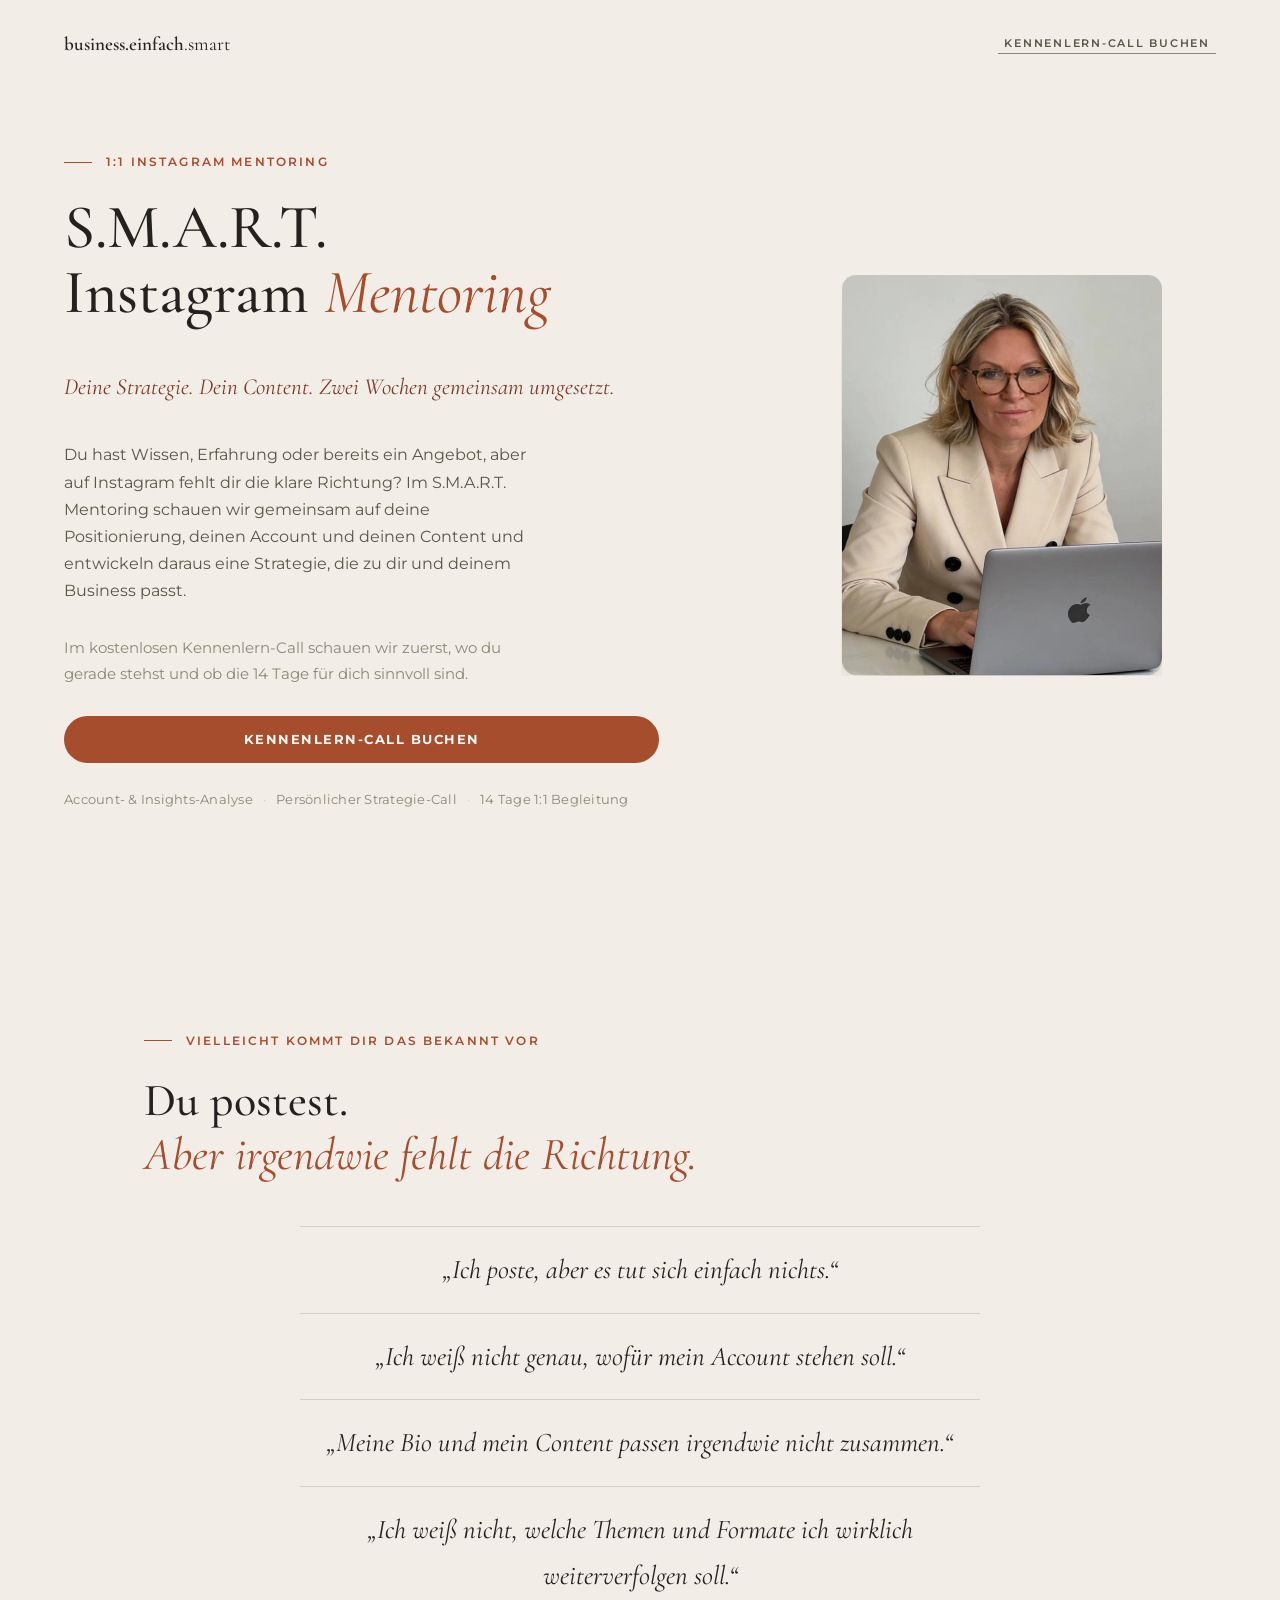
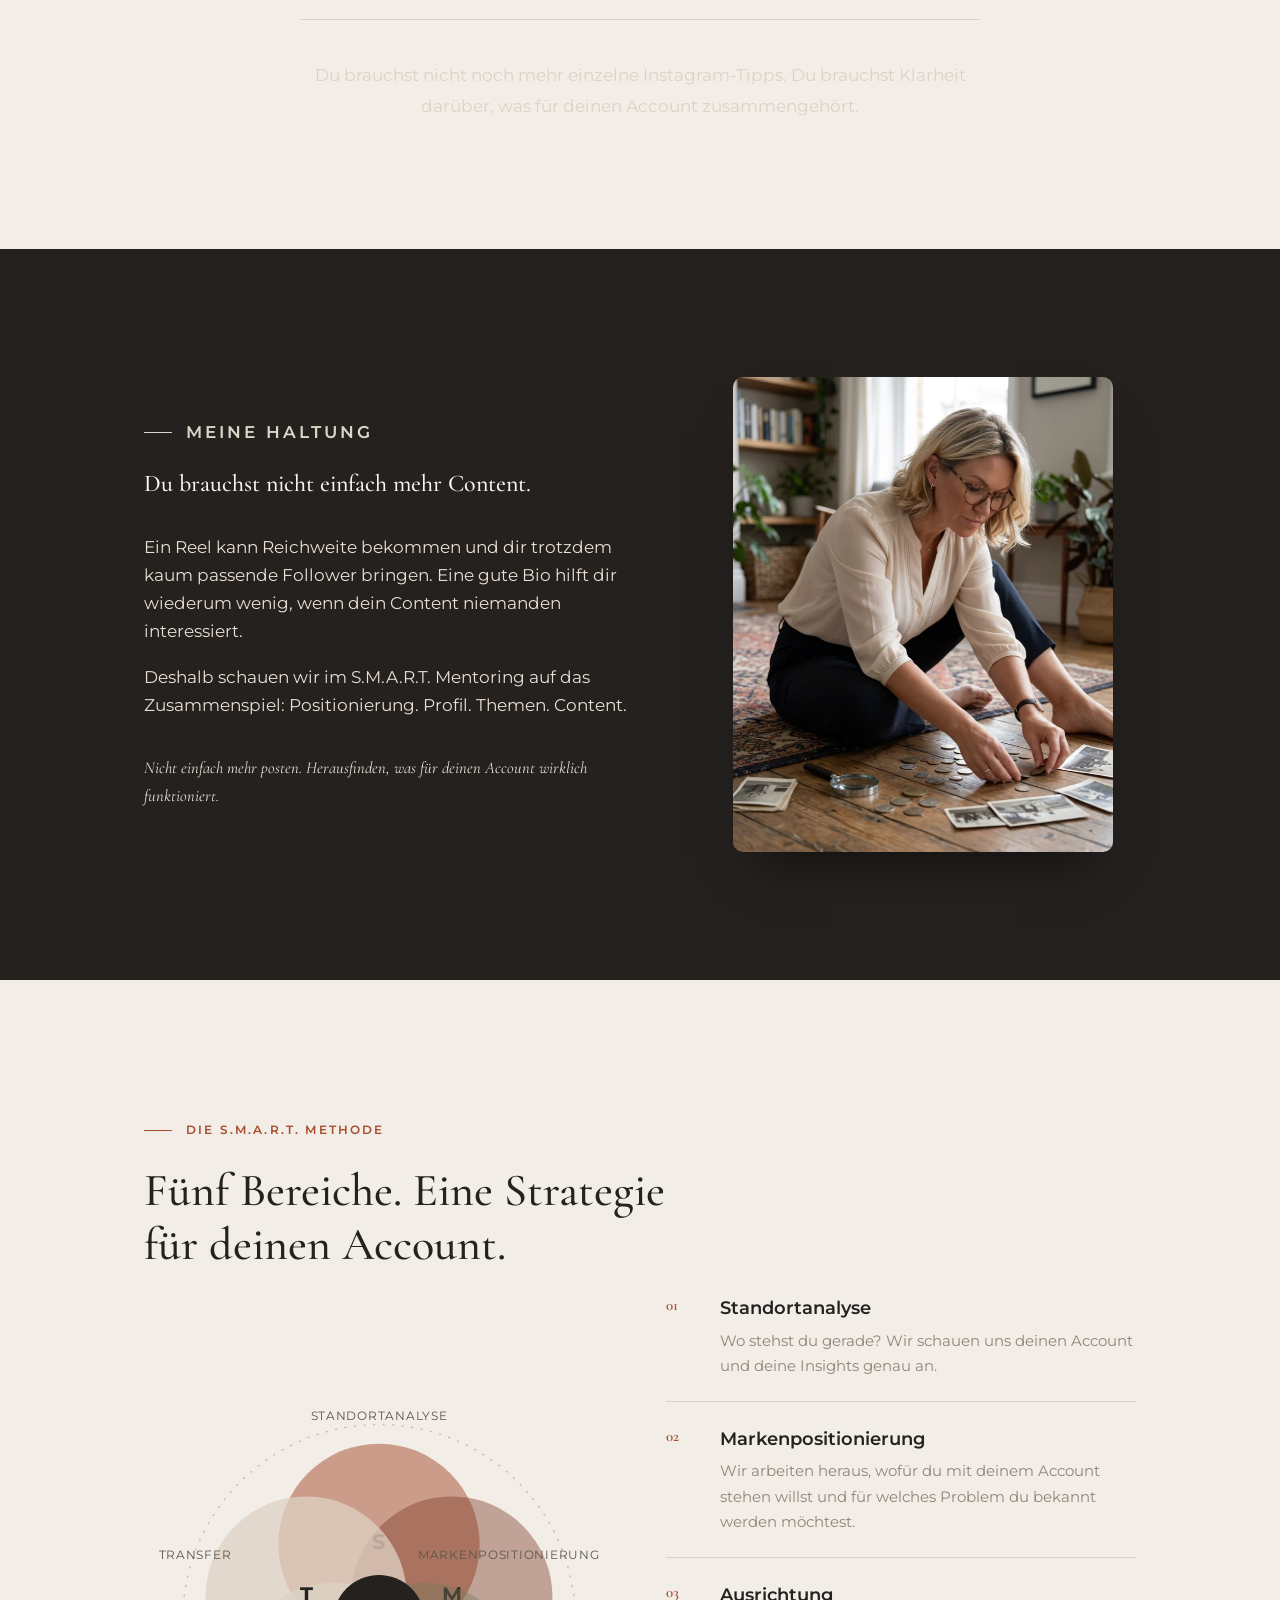
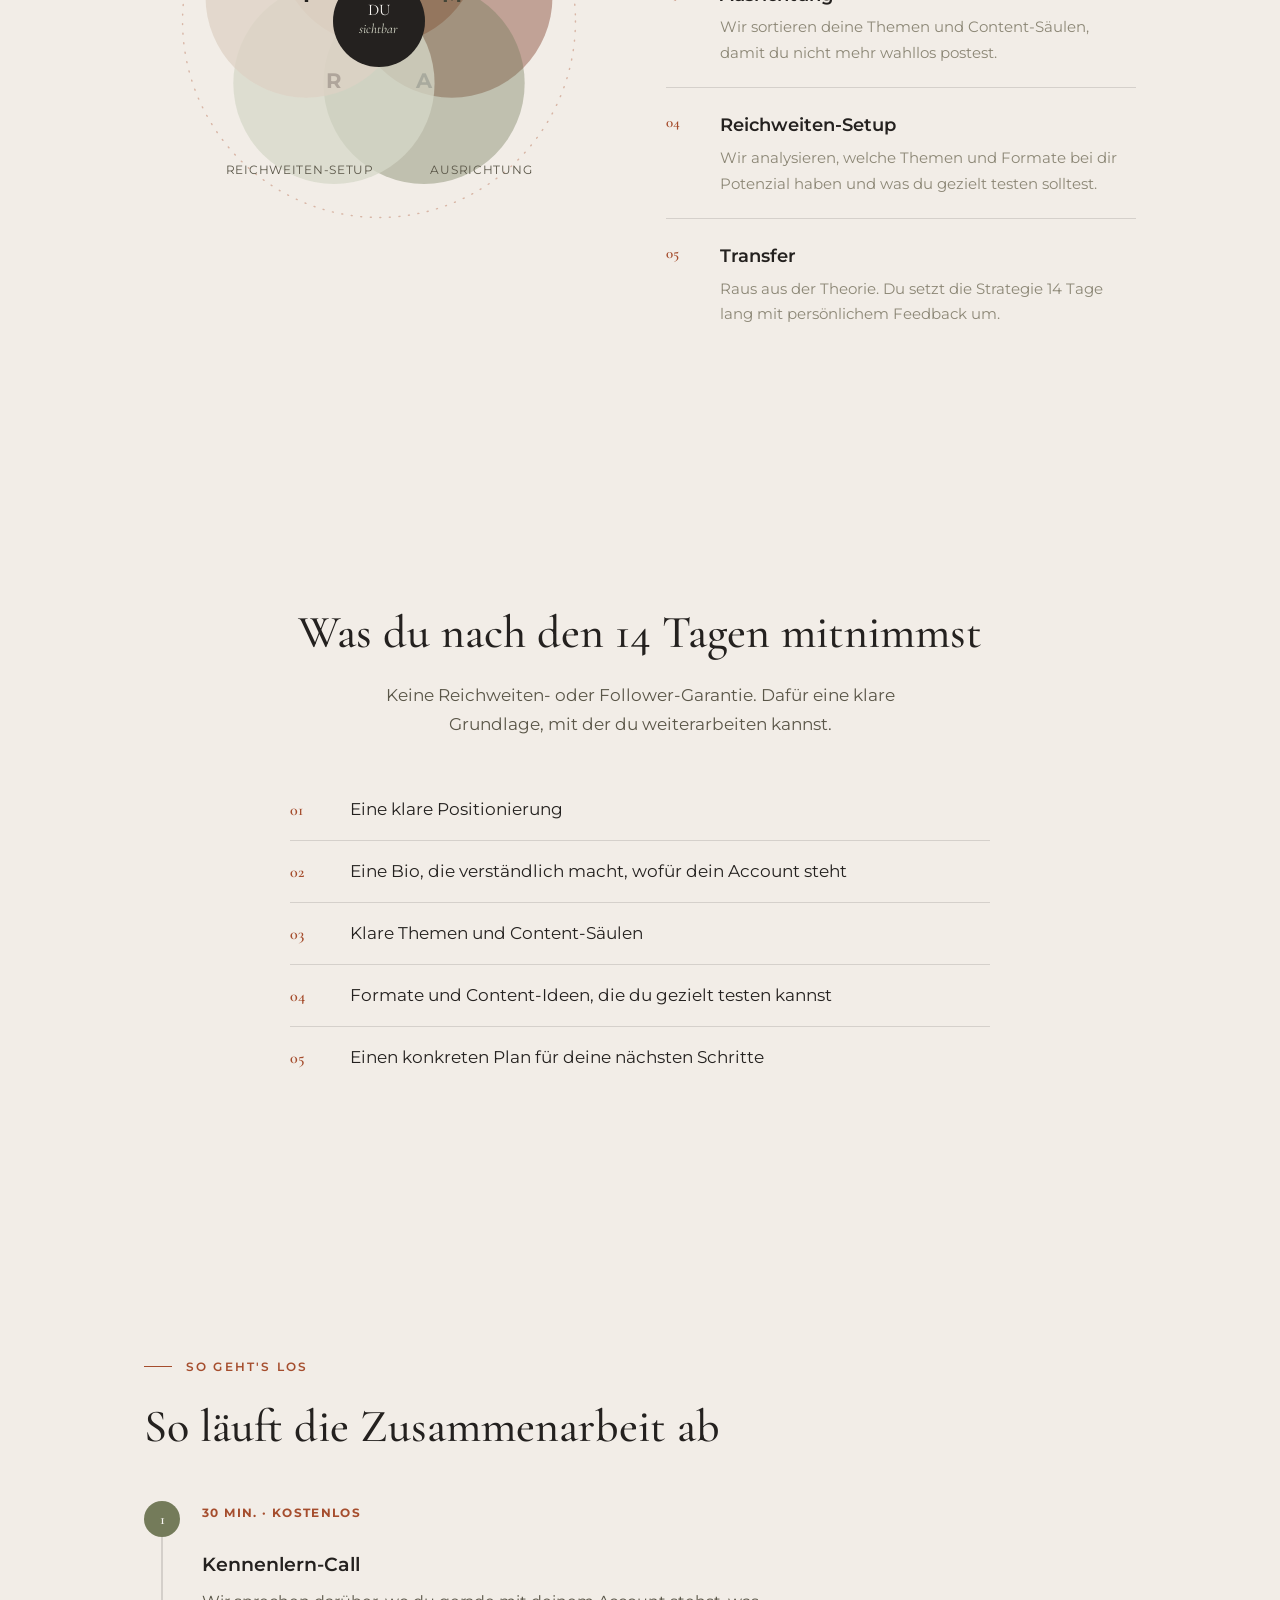
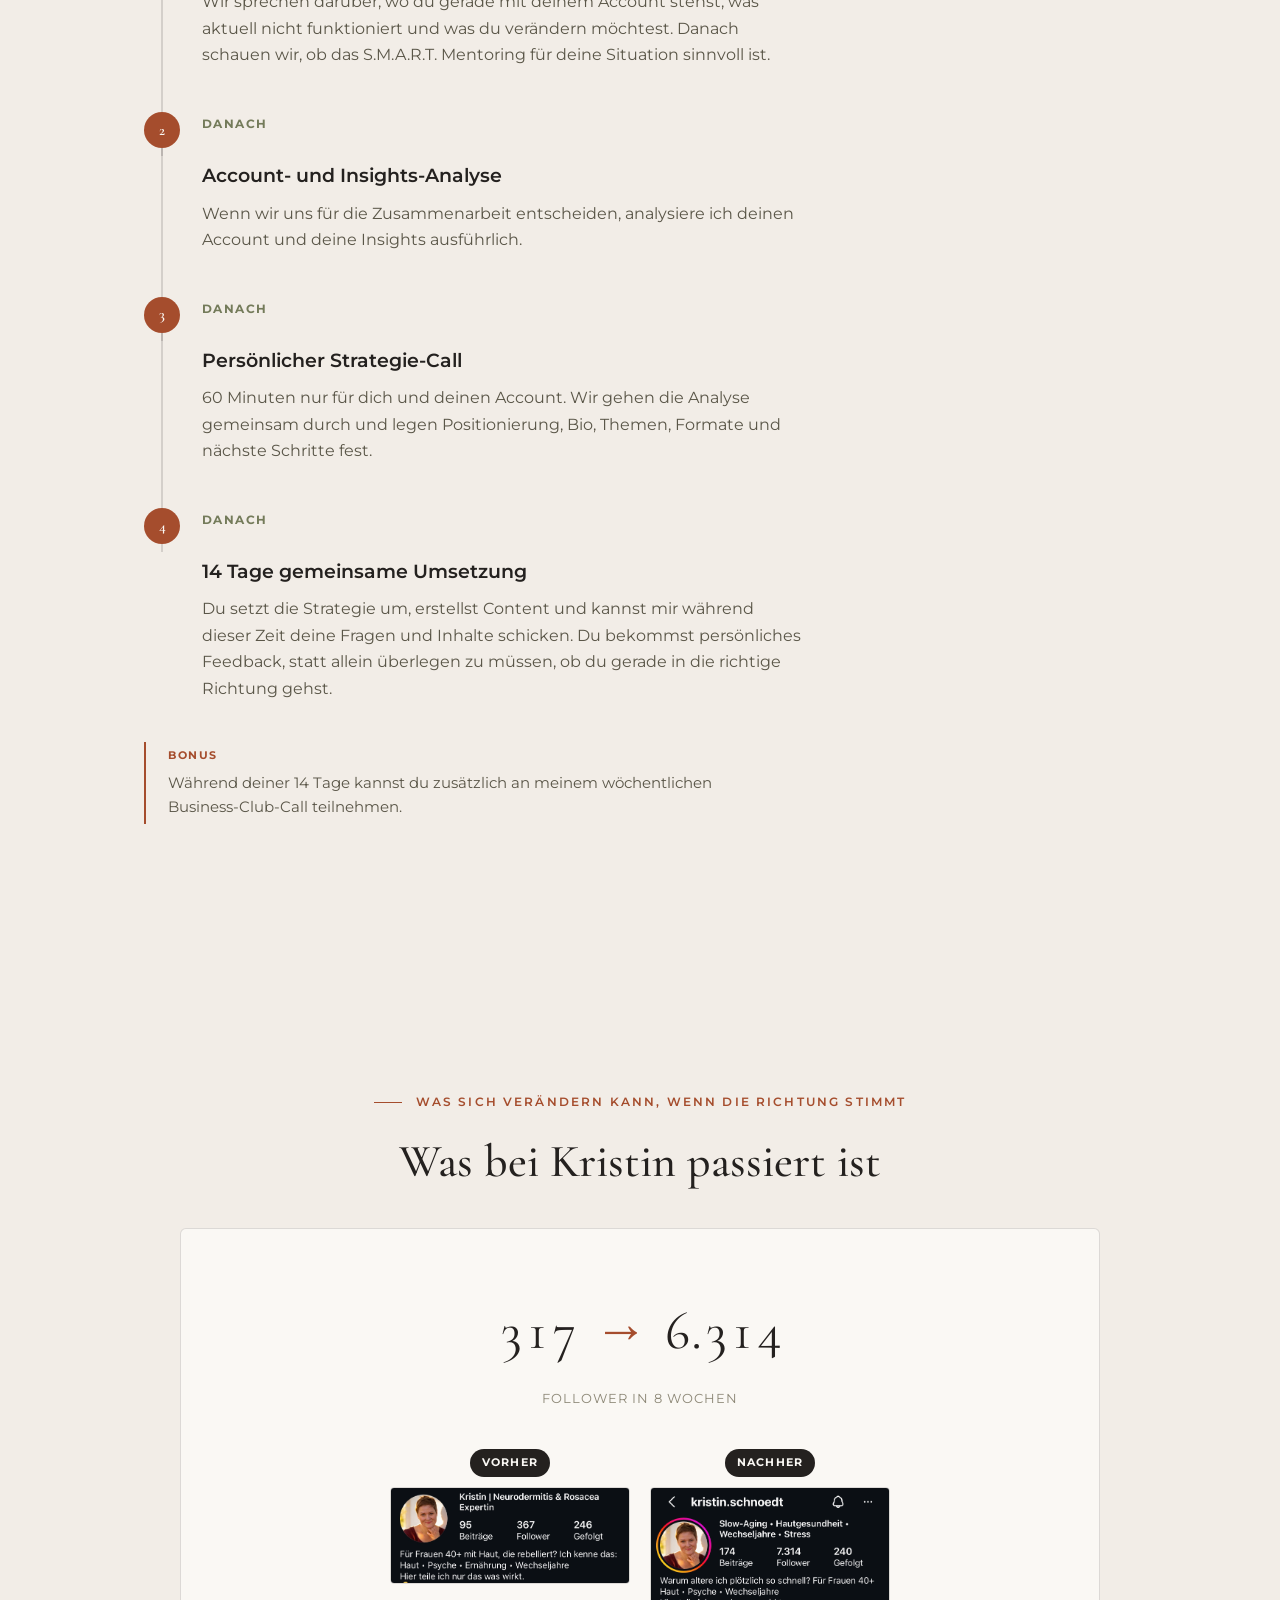
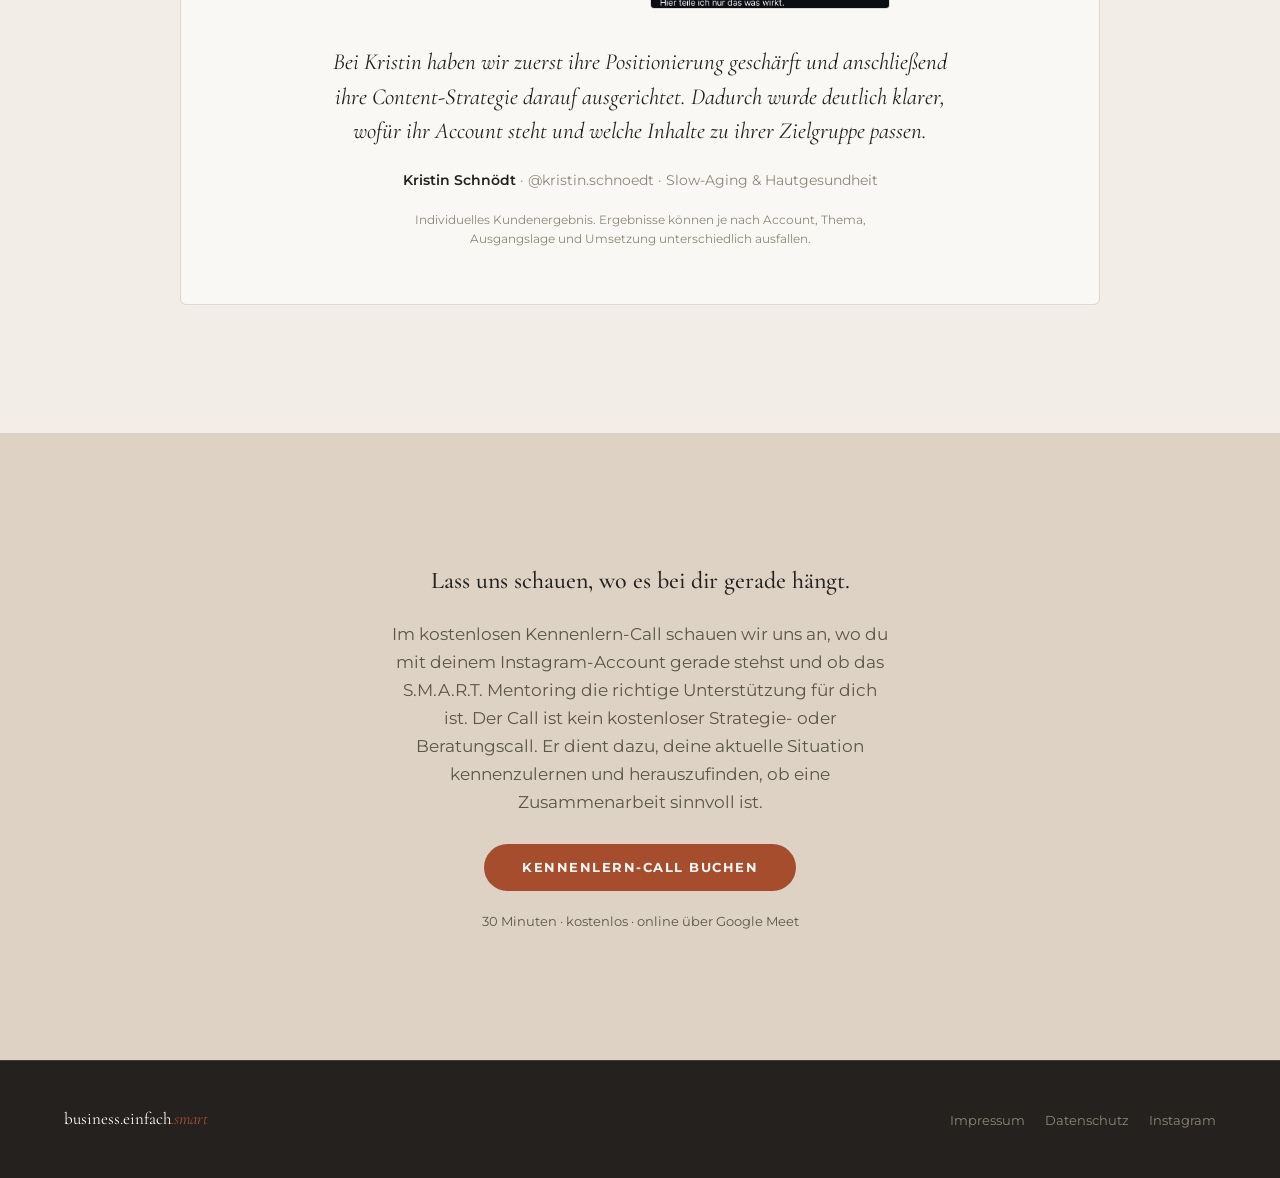
==== commit 70895d92: "Add files via upload" ====
--- a/index.html
+++ b/index.html
@@ -1,8 +1,13 @@
-<!doctype html><html><head><meta charset=utf8><meta name=viewport content="width=device-width,initial-scale=1,viewport-fit=cover"><style>:root{color-scheme:light;box-sizing:border-box;padding-top:env(safe-area-inset-top,0px);padding-bottom:env(safe-area-inset-bottom,0px)}html{scroll-padding-top:env(safe-area-inset-top,0px)}body{margin:0;padding:0;font:14px -apple-system,BlinkMacSystemFont,sans-serif;background:#faf9f5;color:#141413}img{max-width:100%}[hidden]:not([hidden=until-found i]){display:none!important}</style></head><body>
+<!doctype html>
+<html lang="de">
+<head>
+<meta charset="utf-8" />
+<meta name="viewport" content="width=device-width,initial-scale=1,viewport-fit=cover" />
+<style>:root{color-scheme:light;box-sizing:border-box;padding-top:env(safe-area-inset-top,0px);padding-bottom:env(safe-area-inset-bottom,0px)}html{scroll-padding-top:env(safe-area-inset-top,0px)}body{margin:0;padding:0;font:14px -apple-system,BlinkMacSystemFont,sans-serif;background:#faf9f5;color:#141413}img{max-width:100%}[hidden]:not([hidden=until-found i]){display:none!important}</style>
 <title>S.M.A.R.T. Instagram Mentoring</title>
 <meta name="description" content="Kostenloser Kennenlern-Call: Wir schauen gemeinsam, ob das S.M.A.R.T. Instagram Mentoring zu deiner aktuellen Situation passt." />
 <meta property="og:title" content="S.M.A.R.T. Instagram Mentoring" />
-<meta property="og:image" content="https://smart-mentoring.vercel.app/images/hanna.jpg" />
+<meta property="og:image" content="https://smart-mentoring-eosin.vercel.app/images/hanna.jpg" />
 <meta property="og:description" content="Positionierung, Content und Strategie für deinen Instagram-Account. Buche einen kostenlosen Kennenlern-Call." />
 <link rel="stylesheet" href="fonts/fonts.css" />
 <style>
@@ -416,6 +421,8 @@
     .final-bg .pill { animation: none; }
   }
 </style>
+</head>
+<body>
 
 <nav>
   <div class="logo">business.einfach<em>.smart</em></div>
@@ -698,6 +705,13 @@
   document.querySelectorAll('[data-cta="call"]').forEach(function (btn) {
     btn.addEventListener('click', function (e) {
       e.preventDefault();
+      // Auf dem Handy die Google-Buchungsseite direkt oeffnen,
+      // das eingebettete Fenster bleibt dort teils leer
+      if (window.matchMedia && window.matchMedia('(max-width: 879px)').matches) {
+        var w = window.open(BOOKING_URL, '_blank');
+        if (w) { w.opener = null; } else { window.location.href = BOOKING_URL; }
+        return;
+      }
       openModal();
     });
   });
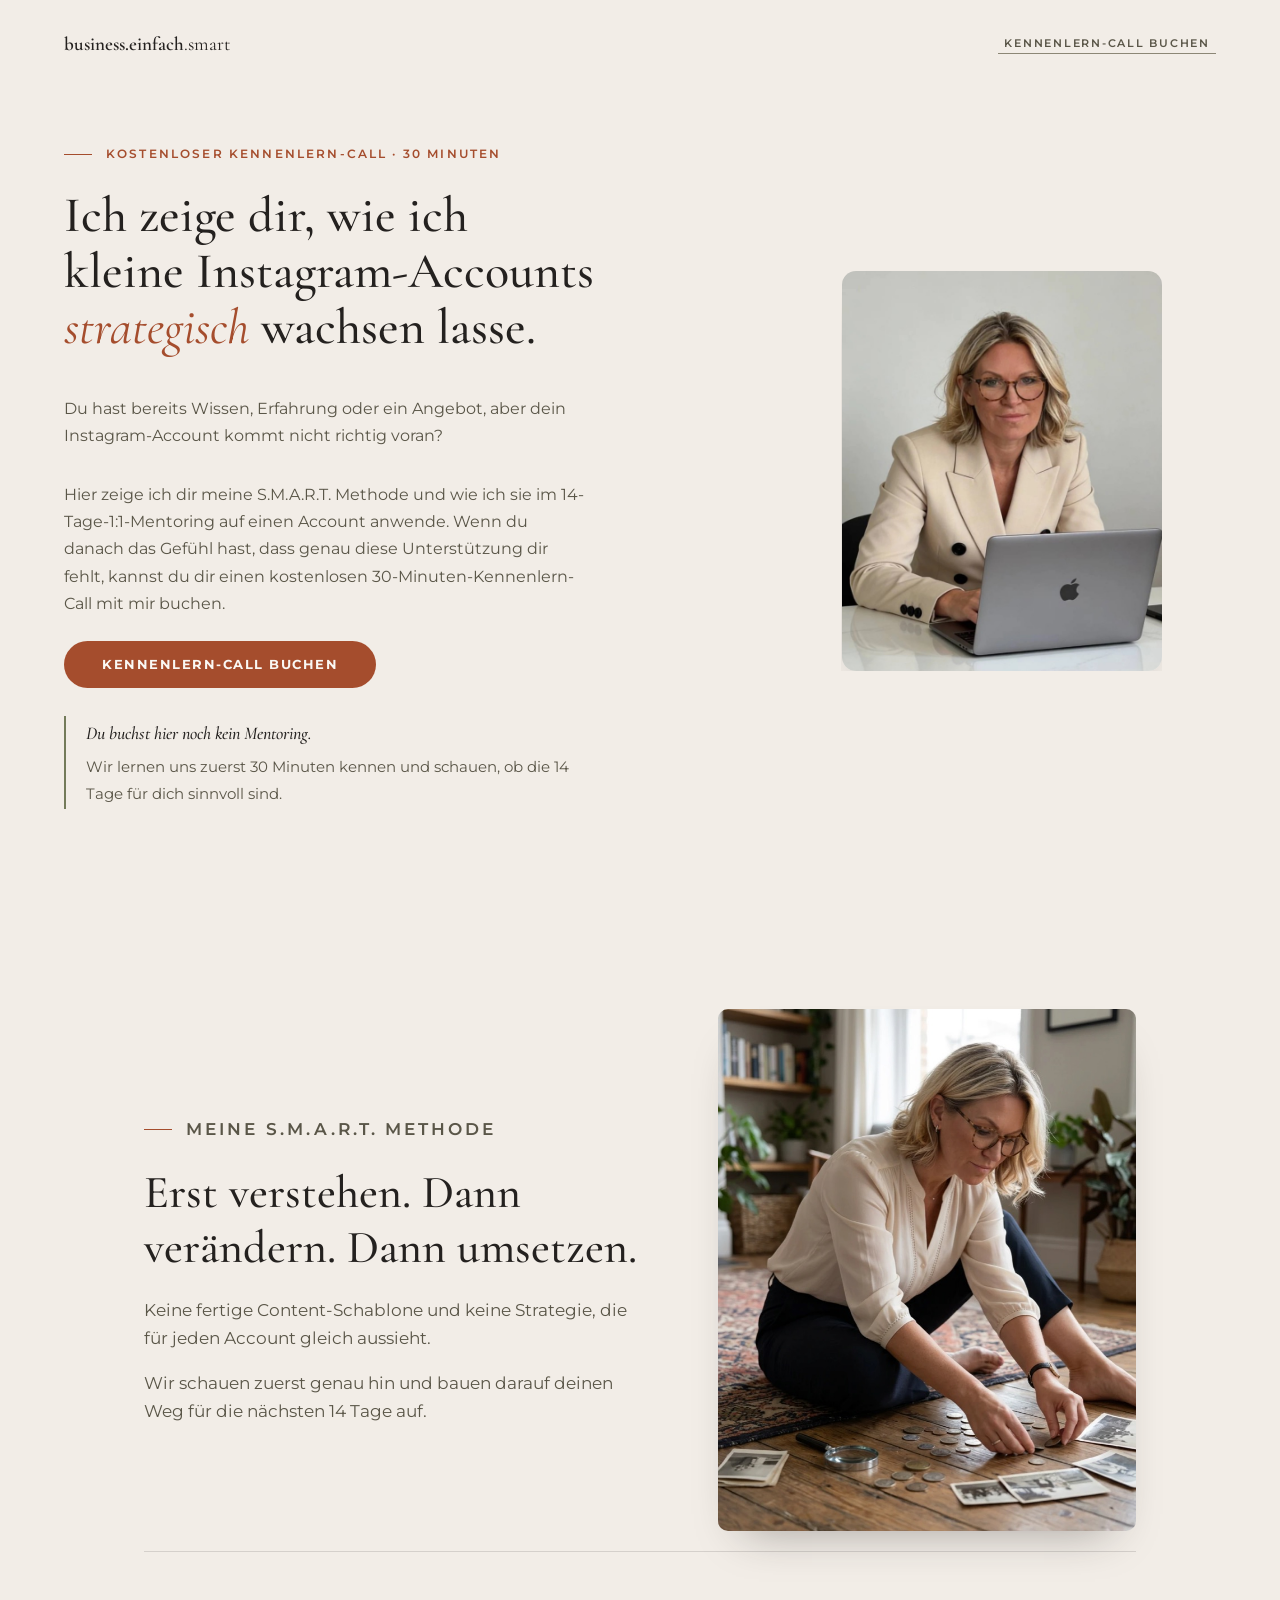
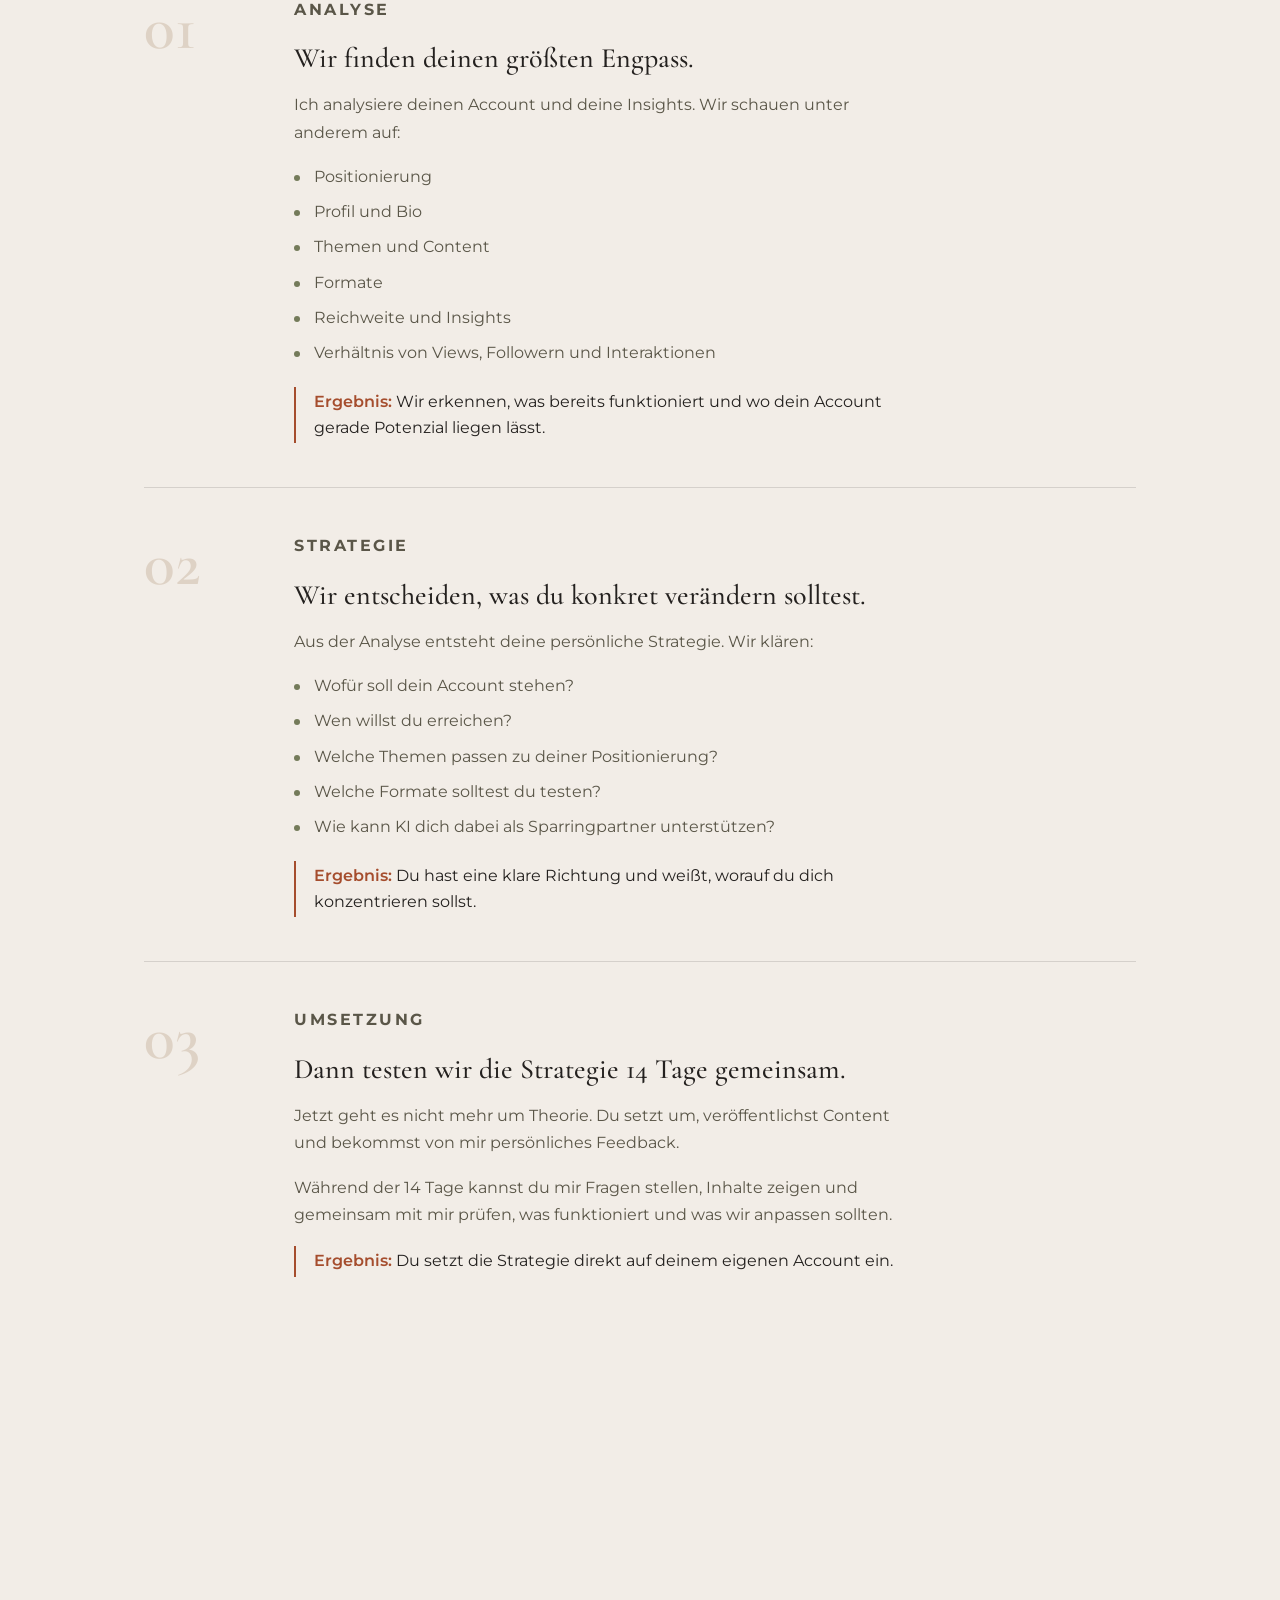
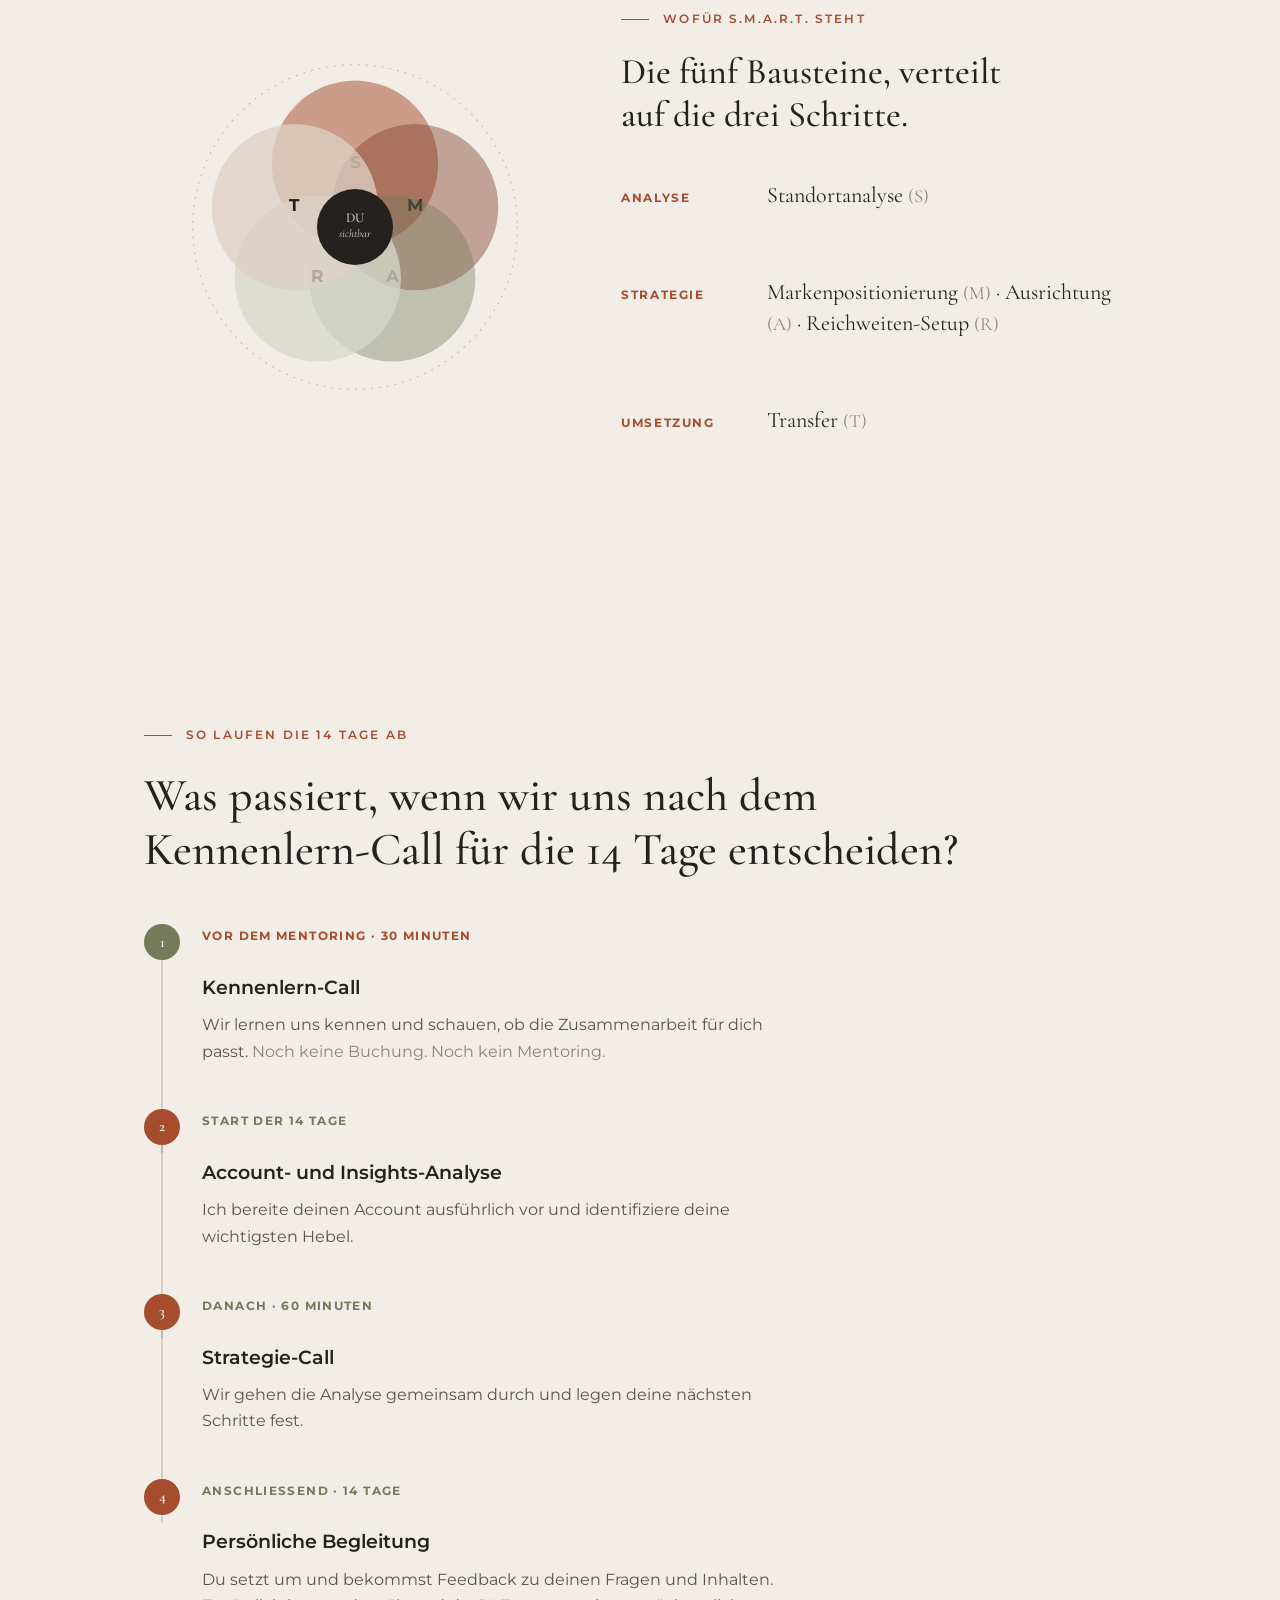
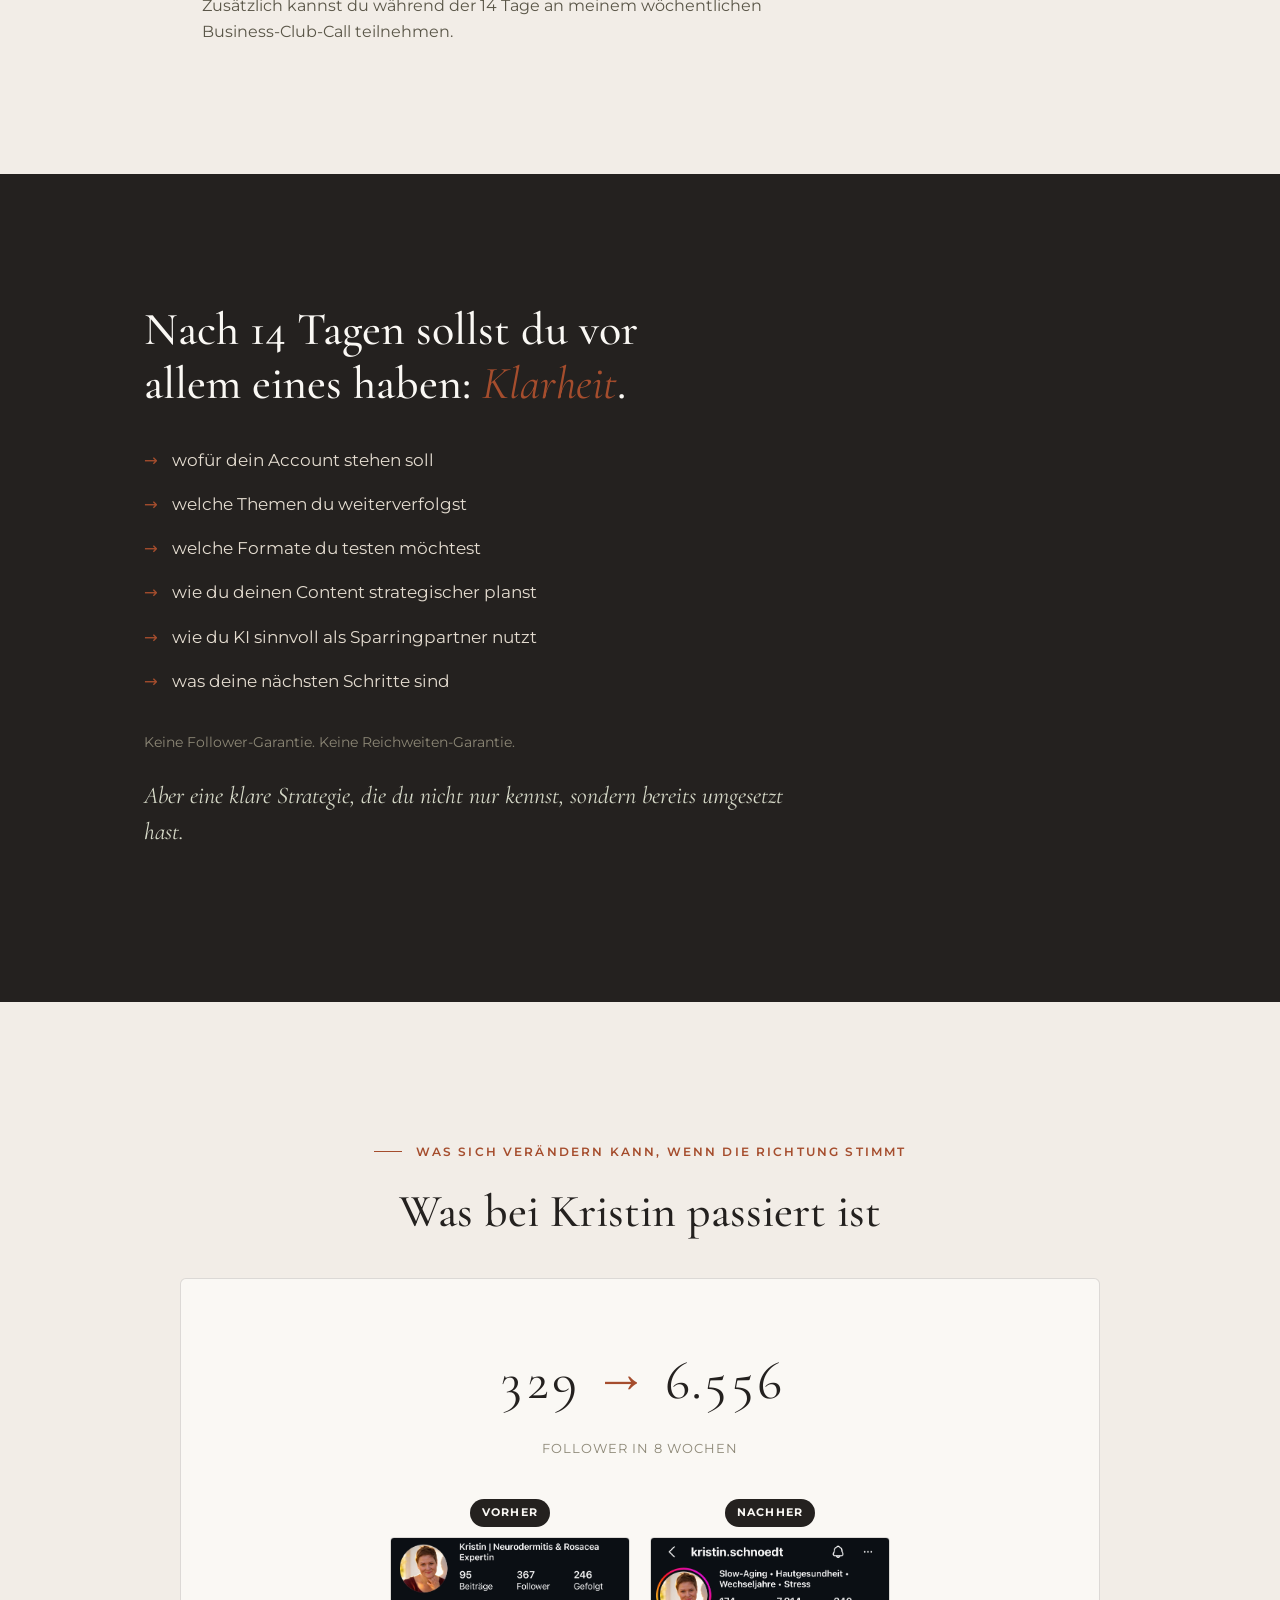
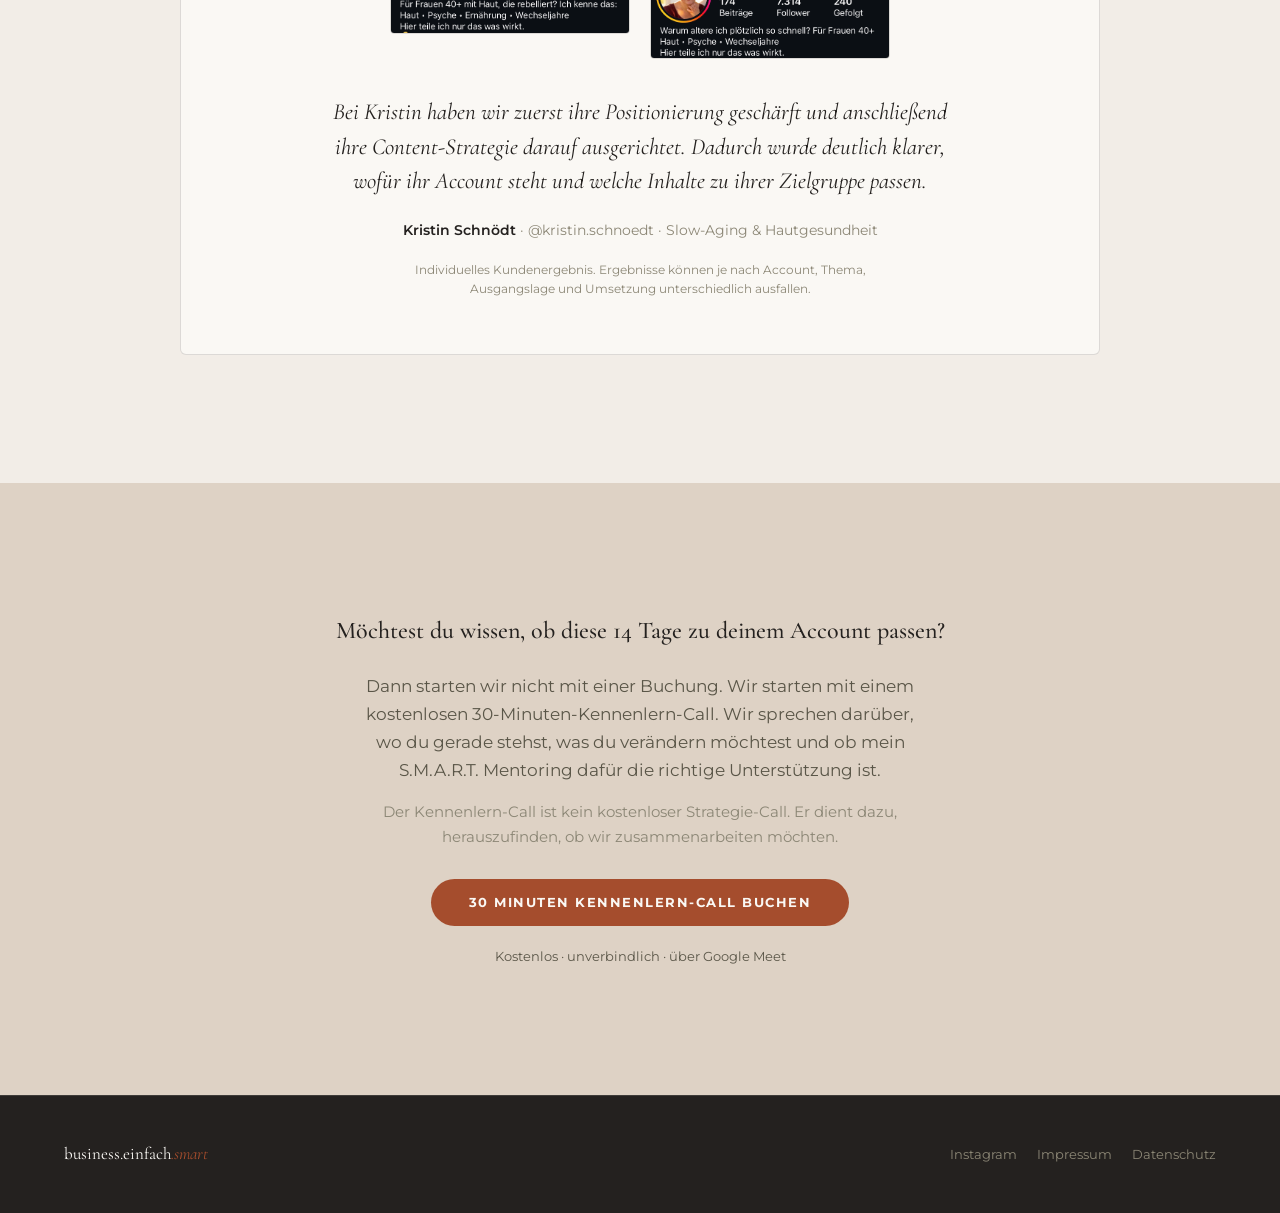
==== commit 76d09bfc: "Add files via upload" ====
--- a/index.html
+++ b/index.html
@@ -5,10 +5,10 @@
 <meta name="viewport" content="width=device-width,initial-scale=1,viewport-fit=cover" />
 <style>:root{color-scheme:light;box-sizing:border-box;padding-top:env(safe-area-inset-top,0px);padding-bottom:env(safe-area-inset-bottom,0px)}html{scroll-padding-top:env(safe-area-inset-top,0px)}body{margin:0;padding:0;font:14px -apple-system,BlinkMacSystemFont,sans-serif;background:#faf9f5;color:#141413}img{max-width:100%}[hidden]:not([hidden=until-found i]){display:none!important}</style>
 <title>S.M.A.R.T. Instagram Mentoring</title>
-<meta name="description" content="Kostenloser Kennenlern-Call: Wir schauen gemeinsam, ob das S.M.A.R.T. Instagram Mentoring zu deiner aktuellen Situation passt." />
+<meta name="description" content="Ich zeige dir meine S.M.A.R.T. Methode für strategisches Instagram-Wachstum. Buche einen kostenlosen 30-Minuten-Kennenlern-Call." />
 <meta property="og:title" content="S.M.A.R.T. Instagram Mentoring" />
 <meta property="og:image" content="https://smart-mentoring-eosin.vercel.app/images/hanna.jpg" />
-<meta property="og:description" content="Positionierung, Content und Strategie für deinen Instagram-Account. Buche einen kostenlosen Kennenlern-Call." />
+<meta property="og:description" content="Meine Methode für strategisches Instagram-Wachstum. Der nächste Schritt: ein kostenloser 30-Minuten-Kennenlern-Call." />
 <link rel="stylesheet" href="fonts/fonts.css" />
 <style>
   *, *::before, *::after { box-sizing: border-box; }
@@ -69,8 +69,8 @@
   .eyebrow.on-dark { color: var(--salbei); }
   .eyebrow.on-dark::before { background: var(--salbei); }
 
-  h2.title { font-size: clamp(30px, 4vw, 46px); line-height: 1.18; margin-bottom: 22px; max-width: 760px; }
-  .lede { font-size: 17px; color: var(--ink-soft); max-width: 600px; }
+  h2.title { font-size: clamp(30px, 4vw, 46px); line-height: 1.18; margin-bottom: 22px; max-width: 820px; }
+  .lede { font-size: 17px; color: var(--ink-soft); max-width: 620px; }
   .fineprint { font-size: 13px; color: var(--muted); max-width: 520px; line-height: 1.6; }
 
   .pill {
@@ -97,7 +97,7 @@
   /* NAV */
   nav {
     display: flex; align-items: center; justify-content: space-between;
-    padding: 24px 24px 0;
+    padding: 24px 24px 0; gap: 16px;
   }
   @media (min-width: 900px) { nav { padding: 28px 64px 0; } }
   .logo { font-family: var(--serif); font-size: 19px; font-weight: 600; color: var(--ink); }
@@ -106,7 +106,7 @@
     font-family: var(--sans); font-size: 11px; font-weight: 600;
     letter-spacing: 0.16em; text-transform: uppercase; color: var(--ink-soft);
     text-decoration: none; border: none; background: none; cursor: pointer;
-    border-bottom: 1px solid var(--muted); padding-bottom: 3px;
+    border-bottom: 1px solid var(--muted); padding-bottom: 3px; text-align: right;
     transition: color 0.25s ease, border-color 0.25s ease;
   }
   .toplink:hover { color: var(--rost); border-color: var(--rost); }
@@ -126,7 +126,7 @@
     body { padding-bottom: 0; }
   }
 
-  /* HERO — text + photo */
+  /* HERO */
   .hero {
     display: grid;
     grid-template-columns: 1fr;
@@ -134,18 +134,19 @@
   @media (min-width: 880px) { .hero { grid-template-columns: 1.3fr 1fr; align-items: center; } }
   .hero-text {
     display: flex; flex-direction: column; justify-content: center;
-    padding: 56px 24px 36px;
-  }
-  @media (min-width: 900px) { .hero-text { padding: 80px 64px; } }
-  .hero-text h1 { font-size: clamp(40px, 5.6vw, 62px); line-height: 1.06; margin-bottom: 22px; }
-  .hero-tagline { font-family: var(--serif); font-style: italic; font-size: clamp(19px, 2vw, 23px); color: var(--terrakotta); margin-bottom: 22px; line-height: 1.4; }
-  .hero-text p.hero-desc { font-size: 16px; color: var(--ink-soft); max-width: 480px; margin-bottom: 16px; }
-  .hero-text p.hero-sub { font-size: 15px; color: var(--muted); max-width: 460px; margin-bottom: 30px; }
-  .hero-meta {
-    margin-top: 26px; font-size: 12.5px; letter-spacing: 0.02em; color: var(--muted);
-    display: flex; gap: 10px; flex-wrap: wrap; align-items: center;
-  }
-  .hero-meta .dot { color: var(--sandbeige); }
+    padding: 48px 24px 32px;
+  }
+  @media (min-width: 900px) { .hero-text { padding: 72px 64px; } }
+  .hero-text h1 { font-size: clamp(32px, 4.4vw, 50px); line-height: 1.12; margin-bottom: 24px; max-width: 620px; }
+  .hero-text p.hero-desc { font-size: 16px; color: var(--ink-soft); max-width: 520px; margin-bottom: 16px; }
+  .hero-text .pill { align-self: flex-start; margin-top: 8px; }
+  .hero-note {
+    margin-top: 28px; max-width: 520px;
+    border-left: 2px solid var(--olive);
+    padding: 2px 0 2px 20px;
+  }
+  .hero-note strong { display: block; font-family: var(--serif); font-style: italic; font-size: 18px; color: var(--ink); font-weight: 500; margin-bottom: 4px; }
+  .hero-note span { font-size: 14.5px; color: var(--ink-soft); }
   .hero-photo { display: flex; align-items: center; justify-content: center; padding: 8px 24px 48px; }
   @media (min-width: 880px) { .hero-photo { padding: 40px 48px; } }
   .hero-photo-frame {
@@ -155,49 +156,44 @@
     animation: curtain 1.6s cubic-bezier(0.2,0.75,0.2,1) 0.1s both;
   }
   .hero-photo-frame img { width: 100%; height: 100%; object-fit: cover; object-position: center 20%; }
-  .hero-photo-frame img.plx { transform: scale(1.14); will-change: transform; }
   @keyframes curtain { from { clip-path: inset(0 0 0 100%); } to { clip-path: inset(0 0 0 0); } }
 
-  /* PROBLEM SECTION */
-  .quote-stack { margin: 44px 0 40px; }
-  .quote-line {
-    font-family: var(--serif); font-style: italic; color: var(--ink);
-    font-size: clamp(20px, 2.6vw, 27px); text-align: center;
-    max-width: 680px; margin: 0 auto; padding: 20px 0;
-    border-top: 1px solid var(--line);
-    transition: color 0.3s ease;
-  }
-  .quote-stack .quote-line:last-child { border-bottom: 1px solid var(--line); }
-  @media (hover: hover) { .quote-line:hover { color: var(--rost); } }
-  .problem-close { max-width: 680px; text-align: center; margin: 0 auto; font-size: 17px; line-height: 1.8; }
-  .sw { color: var(--sandbeige); transition: color 0.15s ease; }
-  .sw.lit { color: var(--ink); }
-
-  /* GRUNDIDEE — the one deliberate dark contrast section */
-  .grundidee-bg { background: var(--ink); }
-  .grundidee-grid { display: grid; grid-template-columns: 1fr; gap: 48px; align-items: center; }
-  @media (min-width: 900px) { .grundidee-grid { grid-template-columns: 1fr 0.85fr; gap: 64px; } }
-  .grundidee-inner { max-width: 620px; }
-  @media (min-width: 900px) { .grundidee-inner { max-width: none; } }
-  .grundidee-inner h2 { color: var(--offwhite); margin-bottom: 28px; }
-  .grundidee-inner p { color: #EADFD4; font-size: 16.5px; margin-bottom: 18px; }
-  .grundidee-pull {
-    font-family: var(--serif); font-style: italic; font-size: clamp(22px,2.8vw,30px);
-    color: var(--salbei); margin-top: 34px; transition: color 0.35s ease; cursor: default;
-  }
-  @media (hover: hover) { .grundidee-pull:hover { color: #E8894E; } }
-  .grundidee-photo { display: flex; align-items: center; justify-content: center; }
-  .grundidee-photo-frame {
-    width: 100%; max-width: 380px; aspect-ratio: 4 / 5;
+  /* METHOD INTRO */
+  .method-intro-grid { display: grid; grid-template-columns: 1fr; gap: 40px; align-items: center; }
+  @media (min-width: 900px) { .method-intro-grid { grid-template-columns: 1.1fr 0.9fr; gap: 64px; } }
+  .method-intro p { font-size: 16.5px; color: var(--ink-soft); max-width: 560px; }
+  .method-photo-frame {
+    width: 100%; max-width: 420px; aspect-ratio: 4 / 5; margin: 0 auto;
     border-radius: 10px; overflow: hidden;
-    box-shadow: 0 30px 50px -24px rgba(0,0,0,0.55);
-  }
-  .grundidee-photo-frame img { width: 100%; height: 100%; object-fit: cover; }
-
-  /* METHOD / FLOWER */
-  .method-grid { display: grid; grid-template-columns: 1fr; gap: 52px; align-items: center; }
-  @media (min-width: 980px) { .method-grid { grid-template-columns: 1fr 1fr; } }
-  .flower-svg { width: 100%; height: auto; max-width: 460px; margin: 0 auto; display: block; overflow: visible; }
+    box-shadow: 0 24px 44px -26px rgba(36,33,31,0.4);
+  }
+  .method-photo-frame img { width: 100%; height: 100%; object-fit: cover; }
+
+  /* METHOD STEPS */
+  .steps { margin-top: 20px; }
+  .step {
+    display: grid; grid-template-columns: 1fr; gap: 10px 28px;
+    padding: 44px 0; border-top: 1px solid var(--line);
+  }
+  @media (min-width: 760px) { .step { grid-template-columns: 110px 1fr; gap: 0 40px; } }
+  .step-num { font-family: var(--serif); font-size: clamp(44px, 6vw, 64px); color: var(--sandbeige); line-height: 1; font-weight: 600; }
+  .step-label { font-size: 11.5px; font-weight: 700; letter-spacing: 0.16em; text-transform: uppercase; color: var(--rost); margin-bottom: 10px; }
+  .step h3 { font-size: clamp(22px, 2.6vw, 28px); line-height: 1.22; margin-bottom: 16px; }
+  .step p { font-size: 16px; color: var(--ink-soft); max-width: 620px; margin: 0 0 18px; }
+  .step ul { list-style: none; margin: 0 0 20px; padding: 0; display: flex; flex-direction: column; gap: 9px; max-width: 560px; }
+  .step li { font-size: 15.5px; color: var(--ink-soft); padding-left: 20px; position: relative; }
+  .step li::before { content: ''; position: absolute; left: 0; top: 11px; width: 6px; height: 6px; border-radius: 50%; background: var(--olive); }
+  .step .ergebnis {
+    font-size: 15.5px; color: var(--ink); max-width: 620px;
+    border-left: 2px solid var(--rost); padding: 2px 0 2px 18px; margin: 0;
+  }
+  .step .ergebnis b { font-weight: 600; color: var(--rost); }
+
+  /* SMART FLOWER — supplementary */
+  .smart-supp { margin-top: 20px; }
+  .smart-supp-grid { display: grid; grid-template-columns: 1fr; gap: 40px; align-items: center; }
+  @media (min-width: 900px) { .smart-supp-grid { grid-template-columns: 0.9fr 1.1fr; gap: 56px; } }
+  .flower-svg { width: 100%; height: auto; max-width: 380px; margin: 0 auto; display: block; overflow: visible; }
   .flower-svg .petal-move {
     transform-box: fill-box; transform-origin: center;
     transition: opacity 0.8s cubic-bezier(0.16,1,0.3,1), transform 0.8s cubic-bezier(0.16,1,0.3,1);
@@ -208,26 +204,15 @@
   @media (hover: hover) { .flower-svg .petal:hover { transform: scale(1.06); } }
   .flower-svg .petal-circle { transform-box: fill-box; transform-origin: center; transition: filter 0.35s ease; }
   @media (hover: hover) { .flower-svg .petal:hover .petal-circle { filter: brightness(1.1); } }
-  .smart-list { display: flex; flex-direction: column; }
-  .smart-row { display: grid; grid-template-columns: 34px 1fr; gap: 20px; padding: 22px 0; border-bottom: 1px solid var(--line); }
-  .smart-row:first-child { padding-top: 0; }
-  .smart-row:last-child { border-bottom: none; }
-  .smart-row .idx { font-family: var(--serif); font-size: 15px; color: var(--rost); font-weight: 600; }
-  .smart-row h4 { font-size: 18px; font-weight: 600; color: var(--ink); margin: 0 0 4px; font-family: var(--sans); }
-  .smart-row p { font-size: 15px; color: var(--muted); margin: 0; }
-
-  /* RESULTS — five plain numbered lines */
-  .result-list { margin-top: 40px; max-width: 700px; }
-  .result-row {
-    display: grid; grid-template-columns: 40px 1fr; gap: 20px; align-items: baseline;
-    padding: 16px 0; border-bottom: 1px solid var(--line);
-  }
-  .result-row:last-child { border-bottom: none; }
-  .result-row .idx { font-family: var(--serif); font-size: 16px; color: var(--rost); font-weight: 600; }
-  .result-row p { font-size: 16.5px; color: var(--ink); margin: 0; }
-
-  /* PROCESS TIMELINE */
-  .timeline { position: relative; margin-top: 48px; }
+  .smart-map { display: flex; flex-direction: column; gap: 22px; }
+  .smart-map-row { display: grid; grid-template-columns: 1fr; gap: 6px; align-items: baseline; }
+  @media (min-width: 520px) { .smart-map-row { grid-template-columns: 130px 1fr; gap: 16px; } }
+  .smart-map-row .phase { font-size: 11.5px; font-weight: 700; letter-spacing: 0.14em; text-transform: uppercase; color: var(--rost); white-space: nowrap; padding-top: 4px; }
+  .smart-map-row .terms { font-family: var(--serif); font-size: clamp(18px, 2.2vw, 22px); color: var(--ink); line-height: 1.4; }
+  .smart-map-row .terms span { color: var(--muted); font-size: 0.85em; }
+
+  /* TIMELINE */
+  .timeline { position: relative; margin-top: 48px; max-width: 760px; }
   .timeline-item { display: flex; gap: 22px; position: relative; padding-bottom: 44px; }
   .timeline-item:last-child { padding-bottom: 0; }
   .timeline-marker {
@@ -237,24 +222,27 @@
     font-family: var(--serif); font-weight: 600; font-size: 15px;
     position: relative; z-index: 1;
   }
-  .timeline-item.free .timeline-marker { background: var(--olive); }
+  .timeline-item.pre .timeline-marker { background: var(--olive); }
   .timeline-item:not(:last-child)::before {
     content: ''; position: absolute; left: 17px; top: 36px; bottom: -44px; width: 2px;
     background: var(--line);
   }
   .timeline-content { flex: 1; padding-top: 3px; }
   .timeline-content .tag { font-size: 11.5px; font-weight: 700; letter-spacing: 0.12em; text-transform: uppercase; color: var(--olive); margin-bottom: 4px; display: block; }
-  .timeline-item.free .timeline-content .tag { color: var(--rost); }
+  .timeline-item.pre .timeline-content .tag { color: var(--rost); }
   .timeline-content h4 { font-size: 19px; color: var(--ink); margin-bottom: 8px; font-weight: 600; font-family: var(--sans); }
   .timeline-content p.desc { font-size: 15.5px; color: var(--ink-soft); margin: 0; max-width: 600px; }
-
-  .bonus-line {
-    margin-top: 40px; max-width: 620px;
-    border-left: 2px solid var(--rost);
-    padding: 4px 0 4px 22px;
-  }
-  .bonus-line .bonus-label { font-size: 11px; font-weight: 700; letter-spacing: 0.14em; text-transform: uppercase; color: var(--rost); display: block; margin-bottom: 6px; }
-  .bonus-line p { font-size: 14.5px; color: var(--ink-soft); margin: 0; }
+  .timeline-content p.desc .soft { color: var(--muted); }
+
+  /* RESULTS */
+  .result-bg { background: var(--ink); }
+  .result-bg h2 { color: var(--offwhite); }
+  .result-list { margin-top: 36px; max-width: 640px; list-style: none; padding: 0; display: flex; flex-direction: column; gap: 16px; }
+  .result-list li { display: flex; gap: 14px; font-size: 16.5px; color: #E4DCD0; }
+  .result-list .arrow { color: var(--rost); flex: 0 0 auto; }
+  .result-note { margin-top: 36px; max-width: 640px; }
+  .result-note .small { font-size: 13.5px; color: var(--muted); margin-bottom: 14px; }
+  .result-note .pull { font-family: var(--serif); font-style: italic; font-size: clamp(19px,2.3vw,24px); color: var(--salbei); line-height: 1.5; }
 
   /* TESTIMONIAL */
   .testi-card {
@@ -281,11 +269,12 @@
   .testi-credit strong { color: var(--ink); font-weight: 600; }
   .testi-disclaimer { text-align: center; font-size: 12px; color: var(--muted); max-width: 480px; margin: 0 auto; line-height: 1.6; }
 
-  /* FINAL CTA — light, no second dark section */
+  /* FINAL CTA */
   .final-bg { background: var(--sandbeige); text-align: center; }
-  .final-inner { max-width: 600px; margin: 0 auto; }
-  .final-inner h2 { color: var(--ink); margin-bottom: 18px; }
-  .final-inner p.lead { color: var(--ink-soft); font-size: 16.5px; max-width: 500px; margin: 0 auto 28px; }
+  .final-inner { max-width: 640px; margin: 0 auto; }
+  .final-inner h2 { color: var(--ink); margin-bottom: 20px; }
+  .final-inner p.lead { color: var(--ink-soft); font-size: 16.5px; max-width: 560px; margin: 0 auto 16px; }
+  .final-inner p.add { color: var(--muted); font-size: 14.5px; max-width: 520px; margin: 0 auto 30px; }
   .final-inner .fineprint { color: var(--ink-soft); margin: 20px auto 0; text-align: center; }
 
   footer {
@@ -333,7 +322,7 @@
   .booking-fallback { padding: 40px 32px; text-align: center; }
   .booking-fallback p { color: var(--ink-soft); font-size: 15px; margin-bottom: 20px; line-height: 1.7; }
 
-  /* SCROLL REVEAL — sanftes Fade-in + leichte Bewegung, kein Dauerloop */
+  /* SCROLL REVEAL — sanftes Fade-in + leichte Bewegung */
   .reveal, .lede, .fineprint {
     transition: opacity 0.9s ease, transform 1s cubic-bezier(0.2,0.75,0.2,1);
   }
@@ -344,29 +333,22 @@
     opacity: 1; transform: none;
   }
 
-  /* card stagger: --d is computed per element by JS (sibling index * 0.09s) */
-  html.js-reveal .smart-row, html.js-reveal .timeline-item, html.js-reveal .result-row {
+  html.js-reveal .step, html.js-reveal .timeline-item, html.js-reveal .result-list li, html.js-reveal .smart-map-row {
     opacity: 0; transform: translateY(18px);
     transition: opacity 0.6s ease, transform 0.6s cubic-bezier(0.2,0.75,0.2,1);
     transition-delay: var(--d, 0s);
   }
-  html.js-reveal #methode.visible .smart-row,
-  html.js-reveal #process.visible .timeline-item,
-  html.js-reveal #ergebnisse.visible .result-row {
+  html.js-reveal #methode.visible .step,
+  html.js-reveal #ablauf.visible .timeline-item,
+  html.js-reveal #ergebnis.visible .result-list li,
+  html.js-reveal #smart.visible .smart-map-row {
     opacity: 1; transform: none;
   }
 
-  html.js-reveal .quote-line {
-    opacity: 0; transform: translateX(-26px);
-    transition: opacity 0.6s ease, transform 0.6s cubic-bezier(0.2,0.75,0.2,1);
-    transition-delay: var(--d, 0s);
-  }
-  html.js-reveal #problem.visible .quote-line { opacity: 1; transform: none; }
-
-  .reveal-text, h2, .grundidee-pull, .testi-quote {
+  .reveal-text, h2, .testi-quote {
     transition: opacity 0.9s ease, transform 1s cubic-bezier(0.2,0.75,0.2,1);
   }
-  html.js-reveal .reveal-text, html.js-reveal h2, html.js-reveal .grundidee-pull, html.js-reveal .testi-quote {
+  html.js-reveal .reveal-text, html.js-reveal h2, html.js-reveal .testi-quote {
     opacity: 0; transform: translateX(-26px);
   }
   h2 { cursor: default; transition: color 0.35s ease; }
@@ -374,51 +356,31 @@
   .testi-quote { cursor: default; transition: opacity 0.9s ease, transform 1s cubic-bezier(0.2,0.75,0.2,1), color 0.35s ease; }
   @media (hover: hover) { .testi-quote:hover { color: var(--rost); } }
 
-  html.js-reveal .reveal-text.visible, html.js-reveal h2.visible, html.js-reveal .grundidee-pull.visible, html.js-reveal .testi-quote.visible {
+  html.js-reveal .reveal-text.visible, html.js-reveal h2.visible, html.js-reveal .testi-quote.visible {
     opacity: 1; transform: none;
   }
 
-  @media (hover: hover) {
-    .smart-row:hover .idx { color: var(--terrakotta); }
-    .smart-row:hover h4 { color: var(--rost); }
-  }
-  .smart-row h4, .smart-row .idx { transition: color 0.25s ease; }
-
-  /* one quiet, bounded pulse on the final CTA only — not a permanent loop */
-  .final-bg .pill { animation: cta-pulse-once 1.8s ease-out 1; }
-  @keyframes cta-pulse-once {
-    0% { box-shadow: 0 0 0 0 rgba(165,77,45,0.35); }
-    100% { box-shadow: 0 0 0 14px rgba(165,77,45,0); }
-  }
-
   .numbers .count { font-variant-numeric: tabular-nums; }
 
-  /* guaranteed entrance motion on load, no JS/scroll dependency */
+  /* guaranteed entrance motion on load */
   @keyframes fade-up { from { opacity: 0; transform: translateY(16px); } to { opacity: 1; transform: none; } }
   .hero-text > * { opacity: 0; animation: fade-up 0.8s cubic-bezier(0.16,1,0.3,1) forwards; }
-  .hero-text .eyebrow  { animation-delay: 0.05s; }
-  .hero-text h1         { animation-delay: 0s; opacity: 1; animation: none; }
-  .hero-text h1 .word {
-    display: inline-block; opacity: 0;
-    animation: fade-up 0.6s cubic-bezier(0.16,1,0.3,1) forwards;
-    animation-delay: calc(0.15s + var(--i) * 0.12s);
-  }
-  .hero-tagline          { animation-delay: 0.6s; }
-  .hero-text p.hero-desc { animation-delay: 0.7s; }
-  .hero-text p.hero-sub  { animation-delay: 0.78s; }
-  .hero-text .pill       { animation-delay: 0.88s; }
-  .hero-meta             { animation-delay: 0.98s; }
-
-  /* reduced motion: keep content visible, drop the animation itself */
+  .hero-text .eyebrow   { animation-delay: 0.05s; }
+  .hero-text h1         { animation-delay: 0.14s; }
+  .hero-text p.hero-desc { animation-delay: 0.5s; }
+  .hero-text .pill      { animation-delay: 0.72s; }
+  .hero-note            { animation-delay: 0.84s; }
+
+  /* reduced motion: keep content visible, drop the animation */
   @media (prefers-reduced-motion: reduce) {
     html.js-reveal .reveal, html.js-reveal .lede, html.js-reveal .fineprint,
-    html.js-reveal .smart-row, html.js-reveal .timeline-item, html.js-reveal .result-row,
-    html.js-reveal .quote-line, html.js-reveal .reveal-text, html.js-reveal h2,
-    html.js-reveal .grundidee-pull, html.js-reveal .testi-quote,
-    html.js-reveal .flower-svg .petal-move, .hero-text > *, .hero-text h1 .word {
+    html.js-reveal .step, html.js-reveal .timeline-item, html.js-reveal .result-list li,
+    html.js-reveal .smart-map-row, html.js-reveal .reveal-text, html.js-reveal h2,
+    html.js-reveal .testi-quote, html.js-reveal .flower-svg .petal-move,
+    .hero-text > * {
       transition: none !important; animation: none !important; opacity: 1 !important; transform: none !important;
     }
-    .final-bg .pill { animation: none; }
+    .hero-photo-frame { animation: none; }
   }
 </style>
 </head>
@@ -431,63 +393,90 @@
 
 <div class="hero">
   <div class="hero-text">
-    <p class="eyebrow">1:1 Instagram Mentoring</p>
-    <h1><span class="word" style="--i:0">S.M.A.R.T.</span><br /><span class="word" style="--i:1">Instagram</span> <span class="word" style="--i:2"><em>Mentoring</em></span></h1>
-    <p class="hero-tagline">Deine Strategie. Dein Content. Zwei Wochen gemeinsam umgesetzt.</p>
-    <p class="hero-desc">Du hast Wissen, Erfahrung oder bereits ein Angebot, aber auf Instagram fehlt dir die klare Richtung? Im S.M.A.R.T. Mentoring schauen wir gemeinsam auf deine Positionierung, deinen Account und deinen Content und entwickeln daraus eine Strategie, die zu dir und deinem Business passt.</p>
-    <p class="hero-sub">Im kostenlosen Kennenlern-Call schauen wir zuerst, wo du gerade stehst und ob die 14 Tage für dich sinnvoll sind.</p>
+    <p class="eyebrow">Kostenloser Kennenlern-Call · 30 Minuten</p>
+    <h1>Ich zeige dir, wie ich kleine Instagram-Accounts <em>strategisch</em> wachsen lasse.</h1>
+    <p class="hero-desc">Du hast bereits Wissen, Erfahrung oder ein Angebot, aber dein Instagram-Account kommt nicht richtig voran?</p>
+    <p class="hero-desc">Hier zeige ich dir meine S.M.A.R.T. Methode und wie ich sie im 14-Tage-1:1-Mentoring auf einen Account anwende. Wenn du danach das Gefühl hast, dass genau diese Unterstützung dir fehlt, kannst du dir einen kostenlosen 30-Minuten-Kennenlern-Call mit mir buchen.</p>
     <button class="pill" data-cta="call">Kennenlern-Call buchen</button>
-    <div class="hero-meta">
-      <span>Account- &amp; Insights-Analyse</span>
-      <span class="dot">·</span>
-      <span>Persönlicher Strategie-Call</span>
-      <span class="dot">·</span>
-      <span>14 Tage 1:1 Begleitung</span>
+    <div class="hero-note">
+      <strong>Du buchst hier noch kein Mentoring.</strong>
+      <span>Wir lernen uns zuerst 30 Minuten kennen und schauen, ob die 14 Tage für dich sinnvoll sind.</span>
     </div>
   </div>
   <div class="hero-photo">
     <div class="hero-photo-frame">
-      <img class="plx" src="images/hanna.jpg" alt="Hanna, business.einfach.smart" />
+      <img src="images/hanna.jpg" alt="Hanna, business.einfach.smart" />
     </div>
   </div>
 </div>
 
-<section class="wrap reveal" id="problem">
-  <p class="eyebrow">Vielleicht kommt dir das bekannt vor</p>
-  <h2 class="title">Du postest.<br /><em>Aber irgendwie fehlt die Richtung.</em></h2>
-  <div class="quote-stack">
-    <p class="quote-line">„Ich poste, aber es tut sich einfach nichts.“</p>
-    <p class="quote-line">„Ich weiß nicht genau, wofür mein Account stehen soll.“</p>
-    <p class="quote-line">„Meine Bio und mein Content passen irgendwie nicht zusammen.“</p>
-    <p class="quote-line">„Ich weiß nicht, welche Themen und Formate ich wirklich weiterverfolgen soll.“</p>
-  </div>
-  <p class="problem-close sw-target"><span class="sw">Du</span> <span class="sw">brauchst</span> <span class="sw">nicht</span> <span class="sw">noch</span> <span class="sw">mehr</span> <span class="sw">einzelne</span> <span class="sw">Instagram-Tipps.</span> <span class="sw">Du</span> <span class="sw">brauchst</span> <span class="sw">Klarheit</span> <span class="sw">darüber,</span> <span class="sw">was</span> <span class="sw">für</span> <span class="sw">deinen</span> <span class="sw">Account</span> <span class="sw">zusammengehört.</span></p>
+<section class="wrap reveal" id="methode">
+  <div class="method-intro-grid">
+    <div class="method-intro">
+      <p class="eyebrow">Meine S.M.A.R.T. Methode</p>
+      <h2 class="title">Erst verstehen. Dann verändern. Dann umsetzen.</h2>
+      <p>Keine fertige Content-Schablone und keine Strategie, die für jeden Account gleich aussieht.</p>
+      <p>Wir schauen zuerst genau hin und bauen darauf deinen Weg für die nächsten 14 Tage auf.</p>
+    </div>
+    <div class="reveal">
+      <div class="method-photo-frame">
+        <img src="images/hanna-analyse.jpg" alt="Genau hinschauen: Account und Insights im Detail analysieren" loading="lazy" />
+      </div>
+    </div>
+  </div>
+
+  <div class="steps">
+    <div class="step">
+      <div class="step-num">01</div>
+      <div>
+        <p class="step-label">Analyse</p>
+        <h3>Wir finden deinen größten Engpass.</h3>
+        <p>Ich analysiere deinen Account und deine Insights. Wir schauen unter anderem auf:</p>
+        <ul>
+          <li>Positionierung</li>
+          <li>Profil und Bio</li>
+          <li>Themen und Content</li>
+          <li>Formate</li>
+          <li>Reichweite und Insights</li>
+          <li>Verhältnis von Views, Followern und Interaktionen</li>
+        </ul>
+        <p class="ergebnis"><b>Ergebnis:</b> Wir erkennen, was bereits funktioniert und wo dein Account gerade Potenzial liegen lässt.</p>
+      </div>
+    </div>
+
+    <div class="step">
+      <div class="step-num">02</div>
+      <div>
+        <p class="step-label">Strategie</p>
+        <h3>Wir entscheiden, was du konkret verändern solltest.</h3>
+        <p>Aus der Analyse entsteht deine persönliche Strategie. Wir klären:</p>
+        <ul>
+          <li>Wofür soll dein Account stehen?</li>
+          <li>Wen willst du erreichen?</li>
+          <li>Welche Themen passen zu deiner Positionierung?</li>
+          <li>Welche Formate solltest du testen?</li>
+          <li>Wie kann KI dich dabei als Sparringpartner unterstützen?</li>
+        </ul>
+        <p class="ergebnis"><b>Ergebnis:</b> Du hast eine klare Richtung und weißt, worauf du dich konzentrieren sollst.</p>
+      </div>
+    </div>
+
+    <div class="step">
+      <div class="step-num">03</div>
+      <div>
+        <p class="step-label">Umsetzung</p>
+        <h3>Dann testen wir die Strategie 14 Tage gemeinsam.</h3>
+        <p>Jetzt geht es nicht mehr um Theorie. Du setzt um, veröffentlichst Content und bekommst von mir persönliches Feedback.</p>
+        <p>Während der 14 Tage kannst du mir Fragen stellen, Inhalte zeigen und gemeinsam mit mir prüfen, was funktioniert und was wir anpassen sollten.</p>
+        <p class="ergebnis"><b>Ergebnis:</b> Du setzt die Strategie direkt auf deinem eigenen Account ein.</p>
+      </div>
+    </div>
+  </div>
 </section>
 
-<div class="full grundidee-bg reveal">
-  <div class="inner">
-    <div class="grundidee-grid">
-      <div class="grundidee-inner">
-        <p class="eyebrow on-dark">Meine Haltung</p>
-        <h2>Du brauchst nicht einfach mehr Content.</h2>
-        <p class="reveal">Ein Reel kann Reichweite bekommen und dir trotzdem kaum passende Follower bringen. Eine gute Bio hilft dir wiederum wenig, wenn dein Content niemanden interessiert.</p>
-        <p class="reveal">Deshalb schauen wir im S.M.A.R.T. Mentoring auf das Zusammenspiel: Positionierung. Profil. Themen. Content.</p>
-        <p class="grundidee-pull">Nicht einfach mehr posten. Herausfinden, was für deinen Account wirklich funktioniert.</p>
-      </div>
-      <div class="grundidee-photo reveal">
-        <div class="grundidee-photo-frame">
-          <img src="images/hanna-analyse.jpg" alt="Genau hinschauen: Positionierung und Content im Detail analysieren" loading="lazy" />
-        </div>
-      </div>
-    </div>
-  </div>
-</div>
-
-<section class="wrap reveal" id="methode">
-  <p class="eyebrow">Die S.M.A.R.T. Methode</p>
-  <h2 class="title">Fünf Bereiche. Eine Strategie für deinen Account.</h2>
-  <div class="method-grid">
-    <svg class="flower-svg" viewBox="0 0 480 480" xmlns="http://www.w3.org/2000/svg">
+<section class="wrap reveal smart-supp" id="smart">
+  <div class="smart-supp-grid">
+    <svg class="flower-svg" viewBox="0 0 480 480" xmlns="http://www.w3.org/2000/svg" aria-label="S.M.A.R.T. Methode">
       <circle cx="240" cy="240" r="205" fill="none" stroke="#A54D2D" stroke-opacity="0.35" stroke-width="1.5" stroke-dasharray="1 9" stroke-linecap="round" />
       <g class="petal-move" style="--tx:0px; --ty:-150px;">
         <g class="petal">
@@ -524,76 +513,84 @@
         <text x="240" y="234" text-anchor="middle" font-family="Cormorant Garamond, Georgia, serif" font-size="17" fill="#FAF8F4">DU</text>
         <text x="240" y="253" text-anchor="middle" font-family="Cormorant Garamond, Georgia, serif" font-style="italic" font-size="14" fill="#D6D9C8">sichtbar</text>
       </g>
-      <text x="240" y="30" text-anchor="middle" font-family="Montserrat, sans-serif" font-size="12.5" letter-spacing="0.06em" fill="#5A5648">STANDORTANALYSE</text>
-      <text x="470" y="175" text-anchor="end" font-family="Montserrat, sans-serif" font-size="12.5" letter-spacing="0.06em" fill="#5A5648">MARKENPOSITIONIERUNG</text>
-      <text x="400" y="400" text-anchor="end" font-family="Montserrat, sans-serif" font-size="12.5" letter-spacing="0.06em" fill="#5A5648">AUSRICHTUNG</text>
-      <text x="80" y="400" text-anchor="start" font-family="Montserrat, sans-serif" font-size="12.5" letter-spacing="0.06em" fill="#5A5648">REICHWEITEN-SETUP</text>
-      <text x="10" y="175" text-anchor="start" font-family="Montserrat, sans-serif" font-size="12.5" letter-spacing="0.06em" fill="#5A5648">TRANSFER</text>
     </svg>
-    <div class="smart-list">
-      <div class="smart-row"><span class="idx">01</span><div><h4>Standortanalyse</h4><p>Wo stehst du gerade? Wir schauen uns deinen Account und deine Insights genau an.</p></div></div>
-      <div class="smart-row"><span class="idx">02</span><div><h4>Markenpositionierung</h4><p>Wir arbeiten heraus, wofür du mit deinem Account stehen willst und für welches Problem du bekannt werden möchtest.</p></div></div>
-      <div class="smart-row"><span class="idx">03</span><div><h4>Ausrichtung</h4><p>Wir sortieren deine Themen und Content-Säulen, damit du nicht mehr wahllos postest.</p></div></div>
-      <div class="smart-row"><span class="idx">04</span><div><h4>Reichweiten-Setup</h4><p>Wir analysieren, welche Themen und Formate bei dir Potenzial haben und was du gezielt testen solltest.</p></div></div>
-      <div class="smart-row"><span class="idx">05</span><div><h4>Transfer</h4><p>Raus aus der Theorie. Du setzt die Strategie 14 Tage lang mit persönlichem Feedback um.</p></div></div>
+    <div>
+      <p class="eyebrow">Wofür S.M.A.R.T. steht</p>
+      <h2 class="title" style="font-size:clamp(26px,3vw,36px);">Die fünf Bausteine, verteilt auf die drei Schritte.</h2>
+      <div class="smart-map">
+        <div class="smart-map-row">
+          <span class="phase">Analyse</span>
+          <p class="terms">Standortanalyse <span>(S)</span></p>
+        </div>
+        <div class="smart-map-row">
+          <span class="phase">Strategie</span>
+          <p class="terms">Markenpositionierung <span>(M)</span> · Ausrichtung <span>(A)</span> · Reichweiten-Setup <span>(R)</span></p>
+        </div>
+        <div class="smart-map-row">
+          <span class="phase">Umsetzung</span>
+          <p class="terms">Transfer <span>(T)</span></p>
+        </div>
+      </div>
     </div>
   </div>
 </section>
 
-<section class="wrap reveal" id="ergebnisse">
-  <h2 class="title center mx-auto">Was du nach den 14 Tagen mitnimmst</h2>
-  <p class="lede center mx-auto">Keine Reichweiten- oder Follower-Garantie. Dafür eine klare Grundlage, mit der du weiterarbeiten kannst.</p>
-  <div class="result-list mx-auto">
-    <div class="result-row"><span class="idx">01</span><p>Eine klare Positionierung</p></div>
-    <div class="result-row"><span class="idx">02</span><p>Eine Bio, die verständlich macht, wofür dein Account steht</p></div>
-    <div class="result-row"><span class="idx">03</span><p>Klare Themen und Content-Säulen</p></div>
-    <div class="result-row"><span class="idx">04</span><p>Formate und Content-Ideen, die du gezielt testen kannst</p></div>
-    <div class="result-row"><span class="idx">05</span><p>Einen konkreten Plan für deine nächsten Schritte</p></div>
-  </div>
-</section>
-
-<section class="wrap reveal" id="process">
-  <p class="eyebrow">So geht's los</p>
-  <h2 class="title">So läuft die Zusammenarbeit ab</h2>
+<section class="wrap reveal" id="ablauf">
+  <p class="eyebrow">So laufen die 14 Tage ab</p>
+  <h2 class="title">Was passiert, wenn wir uns nach dem Kennenlern-Call für die 14 Tage entscheiden?</h2>
   <div class="timeline">
-    <div class="timeline-item free">
+    <div class="timeline-item pre">
       <div class="timeline-marker">1</div>
       <div class="timeline-content">
-        <span class="tag">30 Min. · kostenlos</span>
+        <span class="tag">Vor dem Mentoring · 30 Minuten</span>
         <h4>Kennenlern-Call</h4>
-        <p class="desc">Wir sprechen darüber, wo du gerade mit deinem Account stehst, was aktuell nicht funktioniert und was du verändern möchtest. Danach schauen wir, ob das S.M.A.R.T. Mentoring für deine Situation sinnvoll ist.</p>
+        <p class="desc">Wir lernen uns kennen und schauen, ob die Zusammenarbeit für dich passt. <span class="soft">Noch keine Buchung. Noch kein Mentoring.</span></p>
       </div>
     </div>
     <div class="timeline-item">
       <div class="timeline-marker">2</div>
       <div class="timeline-content">
-        <span class="tag">Danach</span>
+        <span class="tag">Start der 14 Tage</span>
         <h4>Account- und Insights-Analyse</h4>
-        <p class="desc">Wenn wir uns für die Zusammenarbeit entscheiden, analysiere ich deinen Account und deine Insights ausführlich.</p>
+        <p class="desc">Ich bereite deinen Account ausführlich vor und identifiziere deine wichtigsten Hebel.</p>
       </div>
     </div>
     <div class="timeline-item">
       <div class="timeline-marker">3</div>
       <div class="timeline-content">
-        <span class="tag">Danach</span>
-        <h4>Persönlicher Strategie-Call</h4>
-        <p class="desc">60 Minuten nur für dich und deinen Account. Wir gehen die Analyse gemeinsam durch und legen Positionierung, Bio, Themen, Formate und nächste Schritte fest.</p>
+        <span class="tag">Danach · 60 Minuten</span>
+        <h4>Strategie-Call</h4>
+        <p class="desc">Wir gehen die Analyse gemeinsam durch und legen deine nächsten Schritte fest.</p>
       </div>
     </div>
     <div class="timeline-item">
       <div class="timeline-marker">4</div>
       <div class="timeline-content">
-        <span class="tag">Danach</span>
-        <h4>14 Tage gemeinsame Umsetzung</h4>
-        <p class="desc">Du setzt die Strategie um, erstellst Content und kannst mir während dieser Zeit deine Fragen und Inhalte schicken. Du bekommst persönliches Feedback, statt allein überlegen zu müssen, ob du gerade in die richtige Richtung gehst.</p>
-      </div>
-    </div>
-  </div>
-  <div class="bonus-line reveal">
-    <span class="bonus-label">Bonus</span>
-    <p>Während deiner 14 Tage kannst du zusätzlich an meinem wöchentlichen Business-Club-Call teilnehmen.</p>
+        <span class="tag">Anschließend · 14 Tage</span>
+        <h4>Persönliche Begleitung</h4>
+        <p class="desc">Du setzt um und bekommst Feedback zu deinen Fragen und Inhalten. Zusätzlich kannst du während der 14 Tage an meinem wöchentlichen Business-Club-Call teilnehmen.</p>
+      </div>
+    </div>
   </div>
 </section>
+
+<div class="full result-bg reveal" id="ergebnis">
+  <div class="inner">
+    <h2 class="title">Nach 14 Tagen sollst du vor allem eines haben: <em>Klarheit</em>.</h2>
+    <ul class="result-list">
+      <li><span class="arrow">→</span><span>wofür dein Account stehen soll</span></li>
+      <li><span class="arrow">→</span><span>welche Themen du weiterverfolgst</span></li>
+      <li><span class="arrow">→</span><span>welche Formate du testen möchtest</span></li>
+      <li><span class="arrow">→</span><span>wie du deinen Content strategischer planst</span></li>
+      <li><span class="arrow">→</span><span>wie du KI sinnvoll als Sparringpartner nutzt</span></li>
+      <li><span class="arrow">→</span><span>was deine nächsten Schritte sind</span></li>
+    </ul>
+    <div class="result-note">
+      <p class="small">Keine Follower-Garantie. Keine Reichweiten-Garantie.</p>
+      <p class="pull">Aber eine klare Strategie, die du nicht nur kennst, sondern bereits umgesetzt hast.</p>
+    </div>
+  </div>
+</div>
 
 <section class="wrap reveal">
   <p class="eyebrow center mx-auto" style="justify-content:center;">Was sich verändern kann, wenn die Richtung stimmt</p>
@@ -616,10 +613,11 @@
 <div class="full final-bg reveal">
   <div class="inner">
     <div class="final-inner">
-      <h2>Lass uns schauen, wo es bei dir gerade hängt.</h2>
-      <p class="lead">Im kostenlosen Kennenlern-Call schauen wir uns an, wo du mit deinem Instagram-Account gerade stehst und ob das S.M.A.R.T. Mentoring die richtige Unterstützung für dich ist. Der Call ist kein kostenloser Strategie- oder Beratungscall. Er dient dazu, deine aktuelle Situation kennenzulernen und herauszufinden, ob eine Zusammenarbeit sinnvoll ist.</p>
-      <button class="pill" data-cta="call">Kennenlern-Call buchen</button>
-      <p class="fineprint">30 Minuten · kostenlos · online über Google Meet</p>
+      <h2>Möchtest du wissen, ob diese 14 Tage zu deinem Account passen?</h2>
+      <p class="lead">Dann starten wir nicht mit einer Buchung. Wir starten mit einem kostenlosen 30-Minuten-Kennenlern-Call. Wir sprechen darüber, wo du gerade stehst, was du verändern möchtest und ob mein S.M.A.R.T. Mentoring dafür die richtige Unterstützung ist.</p>
+      <p class="add">Der Kennenlern-Call ist kein kostenloser Strategie-Call. Er dient dazu, herauszufinden, ob wir zusammenarbeiten möchten.</p>
+      <button class="pill" data-cta="call">30 Minuten Kennenlern-Call buchen</button>
+      <p class="fineprint">Kostenlos · unverbindlich · über Google Meet</p>
     </div>
   </div>
 </div>
@@ -627,9 +625,9 @@
 <footer>
   <div class="footer-logo">business.einfach<em>.smart</em></div>
   <div class="footer-links">
+    <a href="https://instagram.com/business.einfach.smart" target="_blank" rel="noopener">Instagram</a>
     <a href="impressum.html">Impressum</a>
     <a href="datenschutz.html">Datenschutz</a>
-    <a href="https://instagram.com/business.einfach.smart" target="_blank" rel="noopener">Instagram</a>
   </div>
 </footer>
 
@@ -651,8 +649,7 @@
 (function () {
   /* ───────────────────────────────────────────────────────────────
      GOOGLE-KALENDER-BUCHUNG: zentral an EINER Stelle gepflegt.
-     Alle CTA-Buttons auf der Seite (Nav, Hero, Sticky, Final) nutzen
-     automatisch denselben Link, ohne weitere Codeänderung.
+     Alle CTA-Buttons auf der Seite nutzen automatisch denselben Link.
   ─────────────────────────────────────────────────────────────── */
   var BOOKING_URL = 'https://calendar.google.com/calendar/appointments/schedules/AcZssZ0bvtYnH5KmCmxEnsrkb9SdN5dsnBqBtigjDFh7UMZ-pvRm7boQ3JJ5u0uhzii9M0X2Y75tCtnF';
 
@@ -726,7 +723,7 @@
   document.documentElement.classList.add('js-reveal');
 
   /* card stagger: give each element in a sibling group a --d delay based on its index */
-  var groups = ['.smart-row', '.timeline-item', '.result-row', '.quote-line'];
+  var groups = ['.step', '.timeline-item', '.result-list li', '.smart-map-row'];
   groups.forEach(function (sel) {
     document.querySelectorAll(sel).forEach(function (el) {
       var sibs = Array.prototype.filter.call(el.parentElement.children, function (c) { return c.matches(sel); });
@@ -734,8 +731,8 @@
     });
   });
 
-  /* scroll-driven reveal: plain scroll + getBoundingClientRect (no IntersectionObserver) */
-  var revealSelector = '.reveal, .reveal-text, h2, .grundidee-pull, .testi-quote, .flower-svg, .lede, .fineprint';
+  /* scroll-driven reveal: plain scroll + getBoundingClientRect */
+  var revealSelector = '.reveal, .reveal-text, h2, .testi-quote, .flower-svg, .lede, .fineprint';
   var revealEls = Array.prototype.slice.call(document.querySelectorAll(revealSelector));
   var countEls = Array.prototype.slice.call(document.querySelectorAll('.count[data-target]'));
 
@@ -783,37 +780,6 @@
   window.addEventListener('scroll', onRevealScroll, { passive: true });
   window.addEventListener('resize', onRevealScroll);
   checkReveal();
-
-  // scroll-scrubbed word-by-word text color (not time-based: recalculated on every scroll tick)
-  var swTarget = document.querySelector('.sw-target');
-  if (swTarget && !reduceMotion) {
-    var words = swTarget.querySelectorAll('.sw');
-    var ticking = false;
-    function updateWords() {
-      ticking = false;
-      var rect = swTarget.getBoundingClientRect();
-      var startY = window.innerHeight * 0.82;
-      var endY = window.innerHeight * 0.4;
-      var progress = (startY - rect.top) / (startY - endY);
-      progress = Math.max(0, Math.min(1, progress));
-      var litCount = Math.round(progress * words.length);
-      words.forEach(function (w, i) {
-        if (i < litCount) w.classList.add('lit');
-        else w.classList.remove('lit');
-      });
-    }
-    function onScroll() {
-      if (!ticking) {
-        ticking = true;
-        requestAnimationFrame(updateWords);
-      }
-    }
-    window.addEventListener('scroll', onScroll, { passive: true });
-    window.addEventListener('resize', onScroll);
-    updateWords();
-  } else if (swTarget) {
-    swTarget.querySelectorAll('.sw').forEach(function (w) { w.classList.add('lit'); });
-  }
 })();
 </script>
 
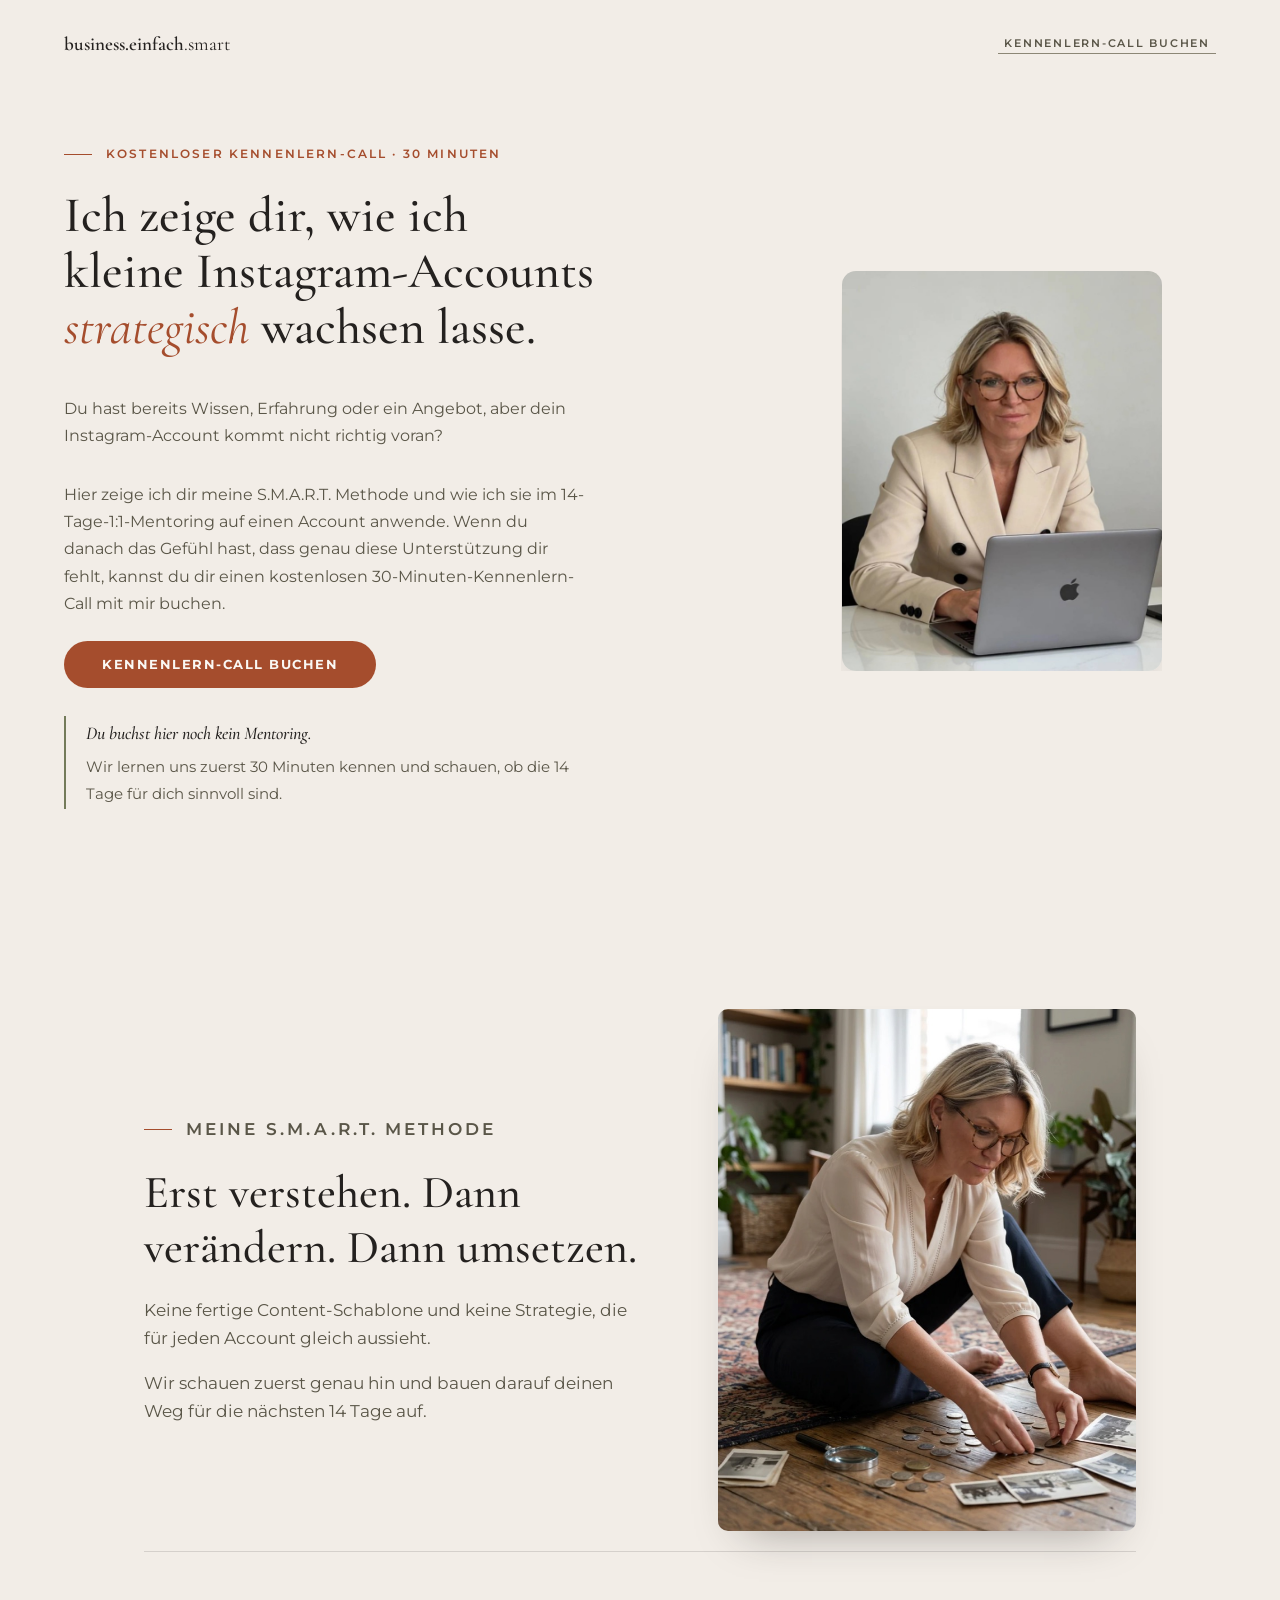
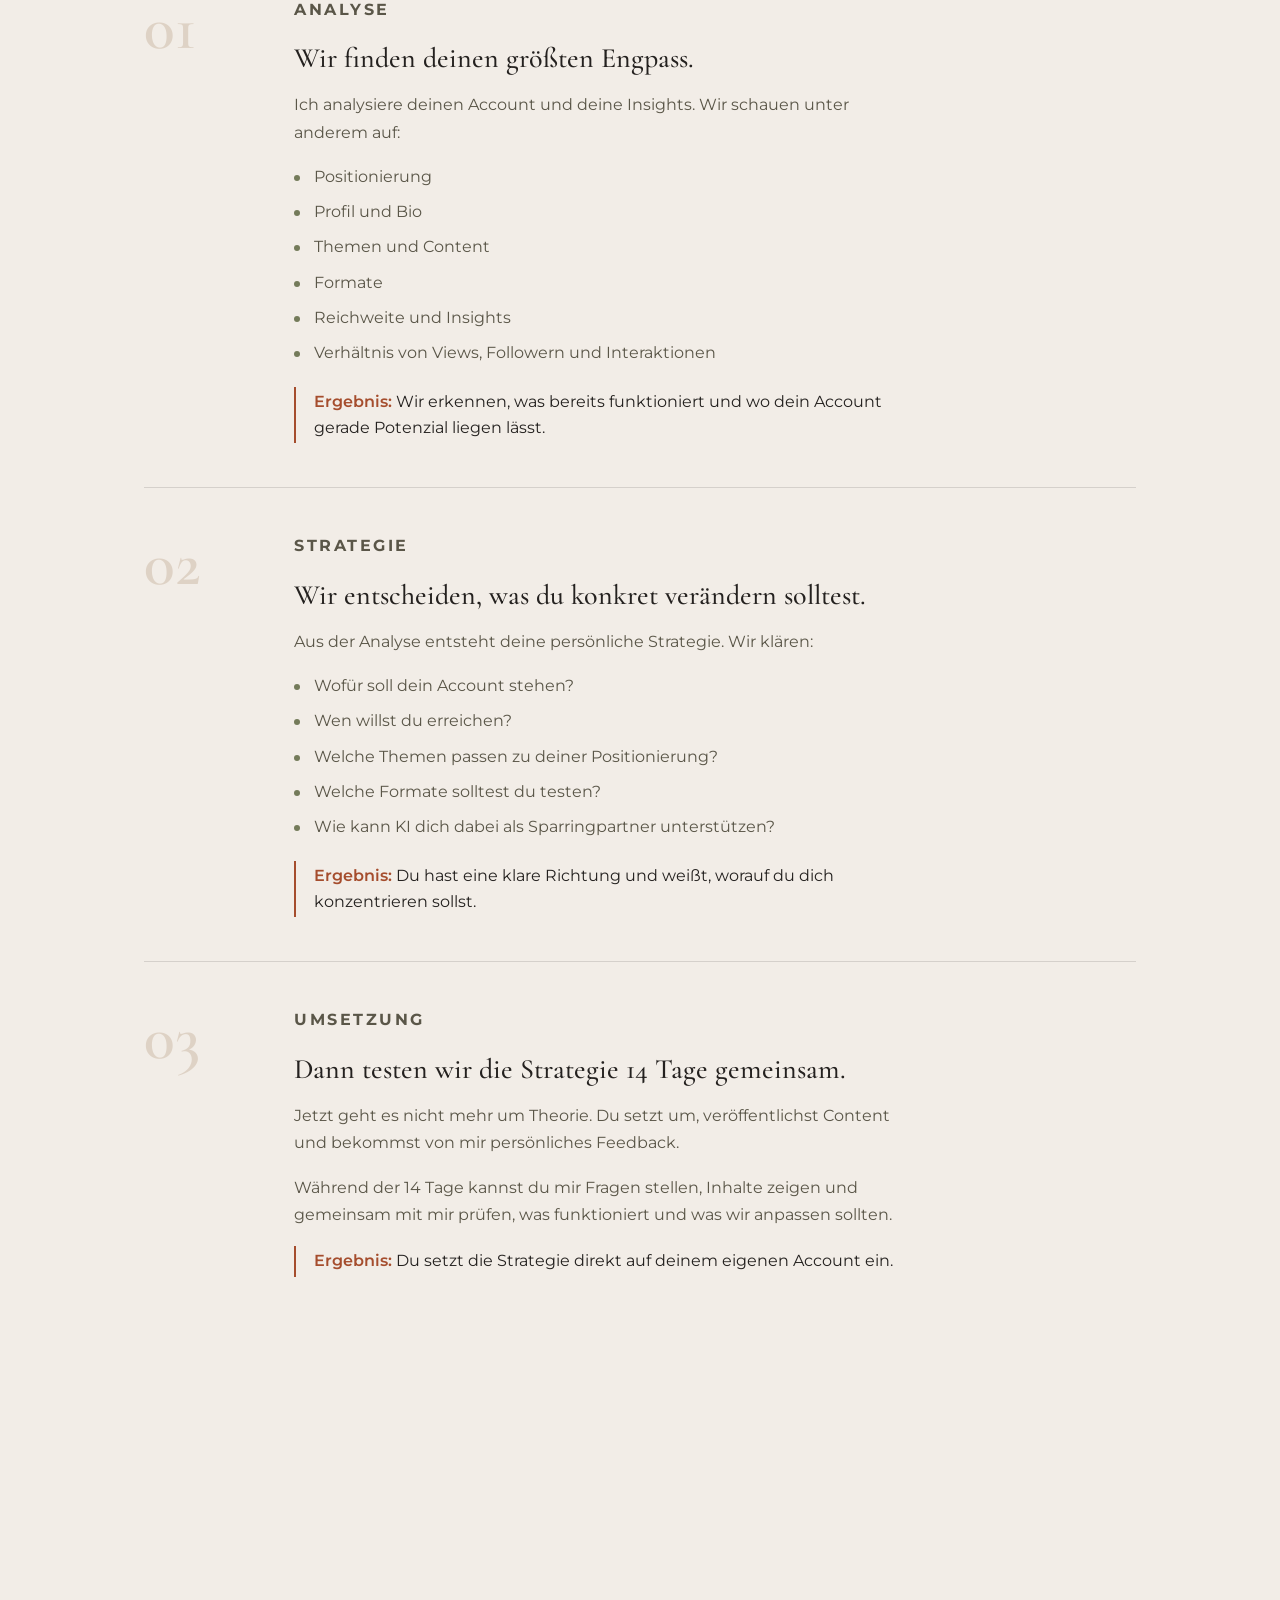
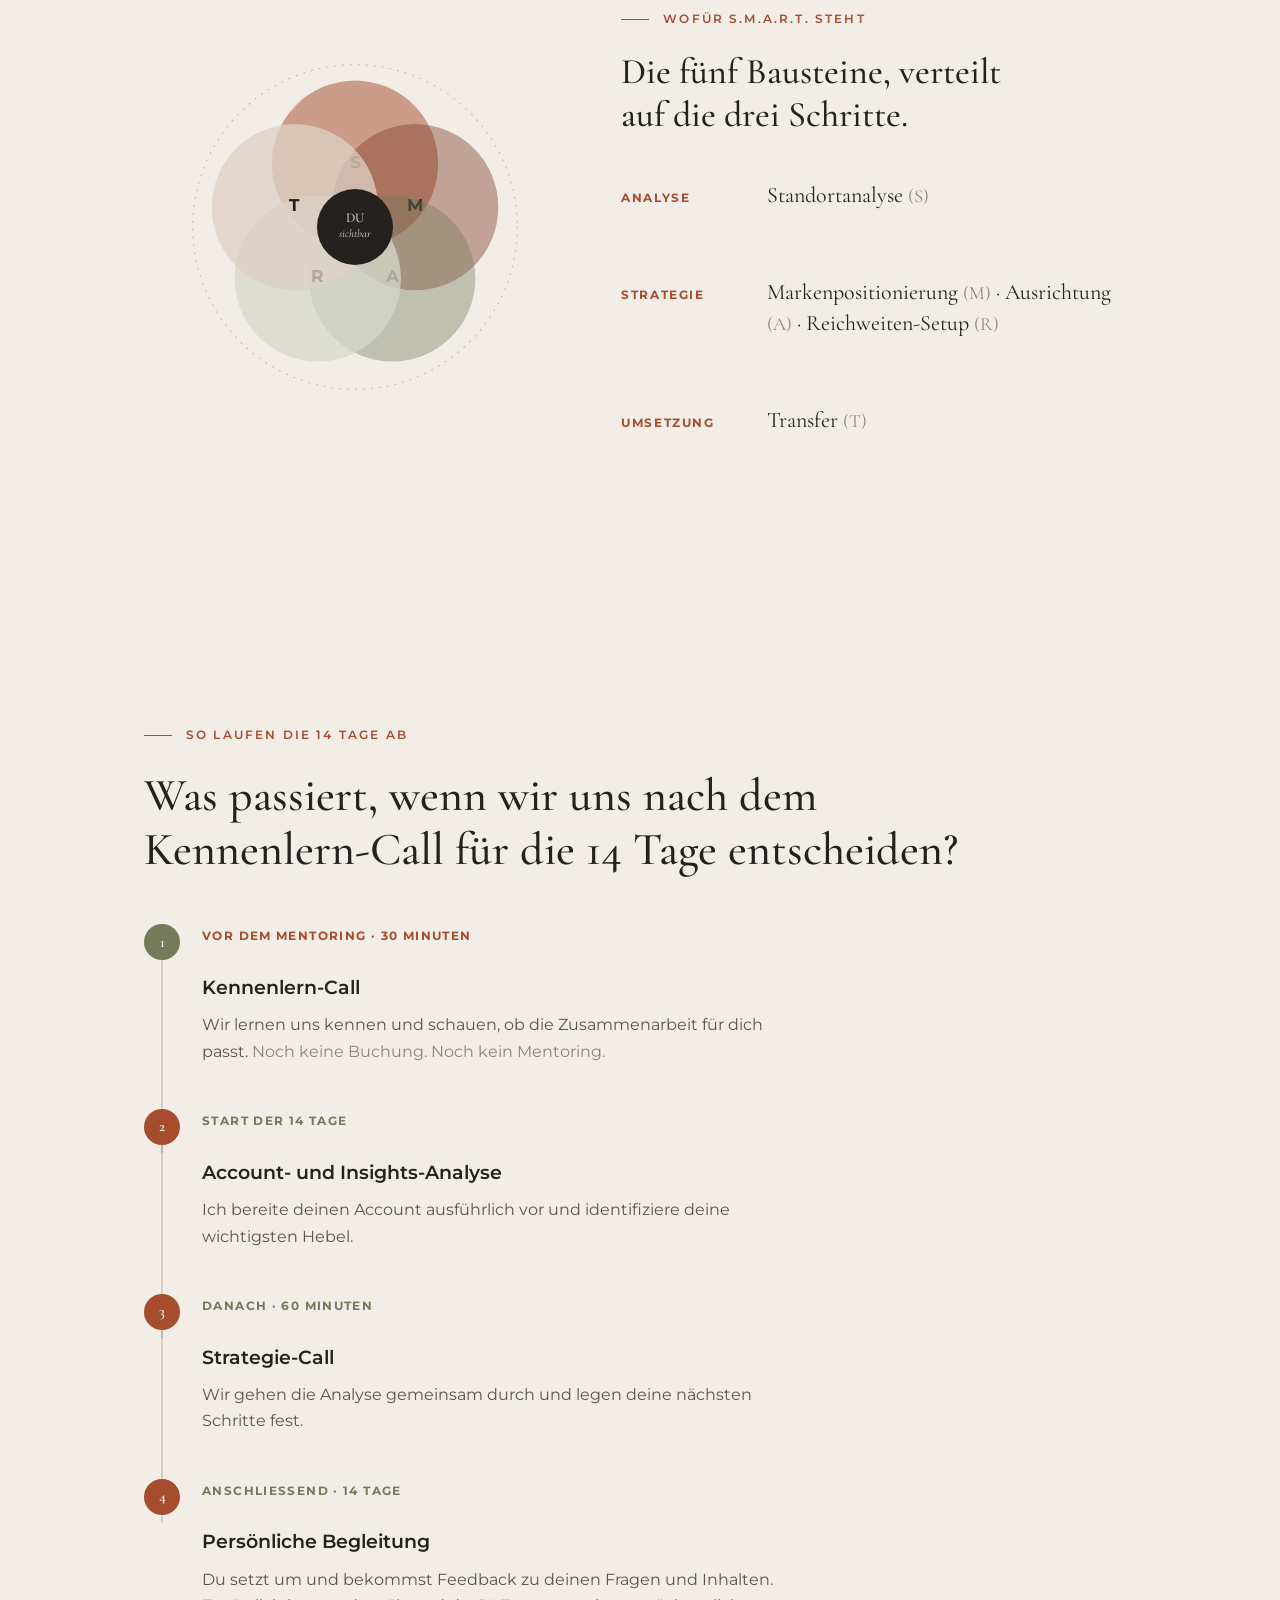
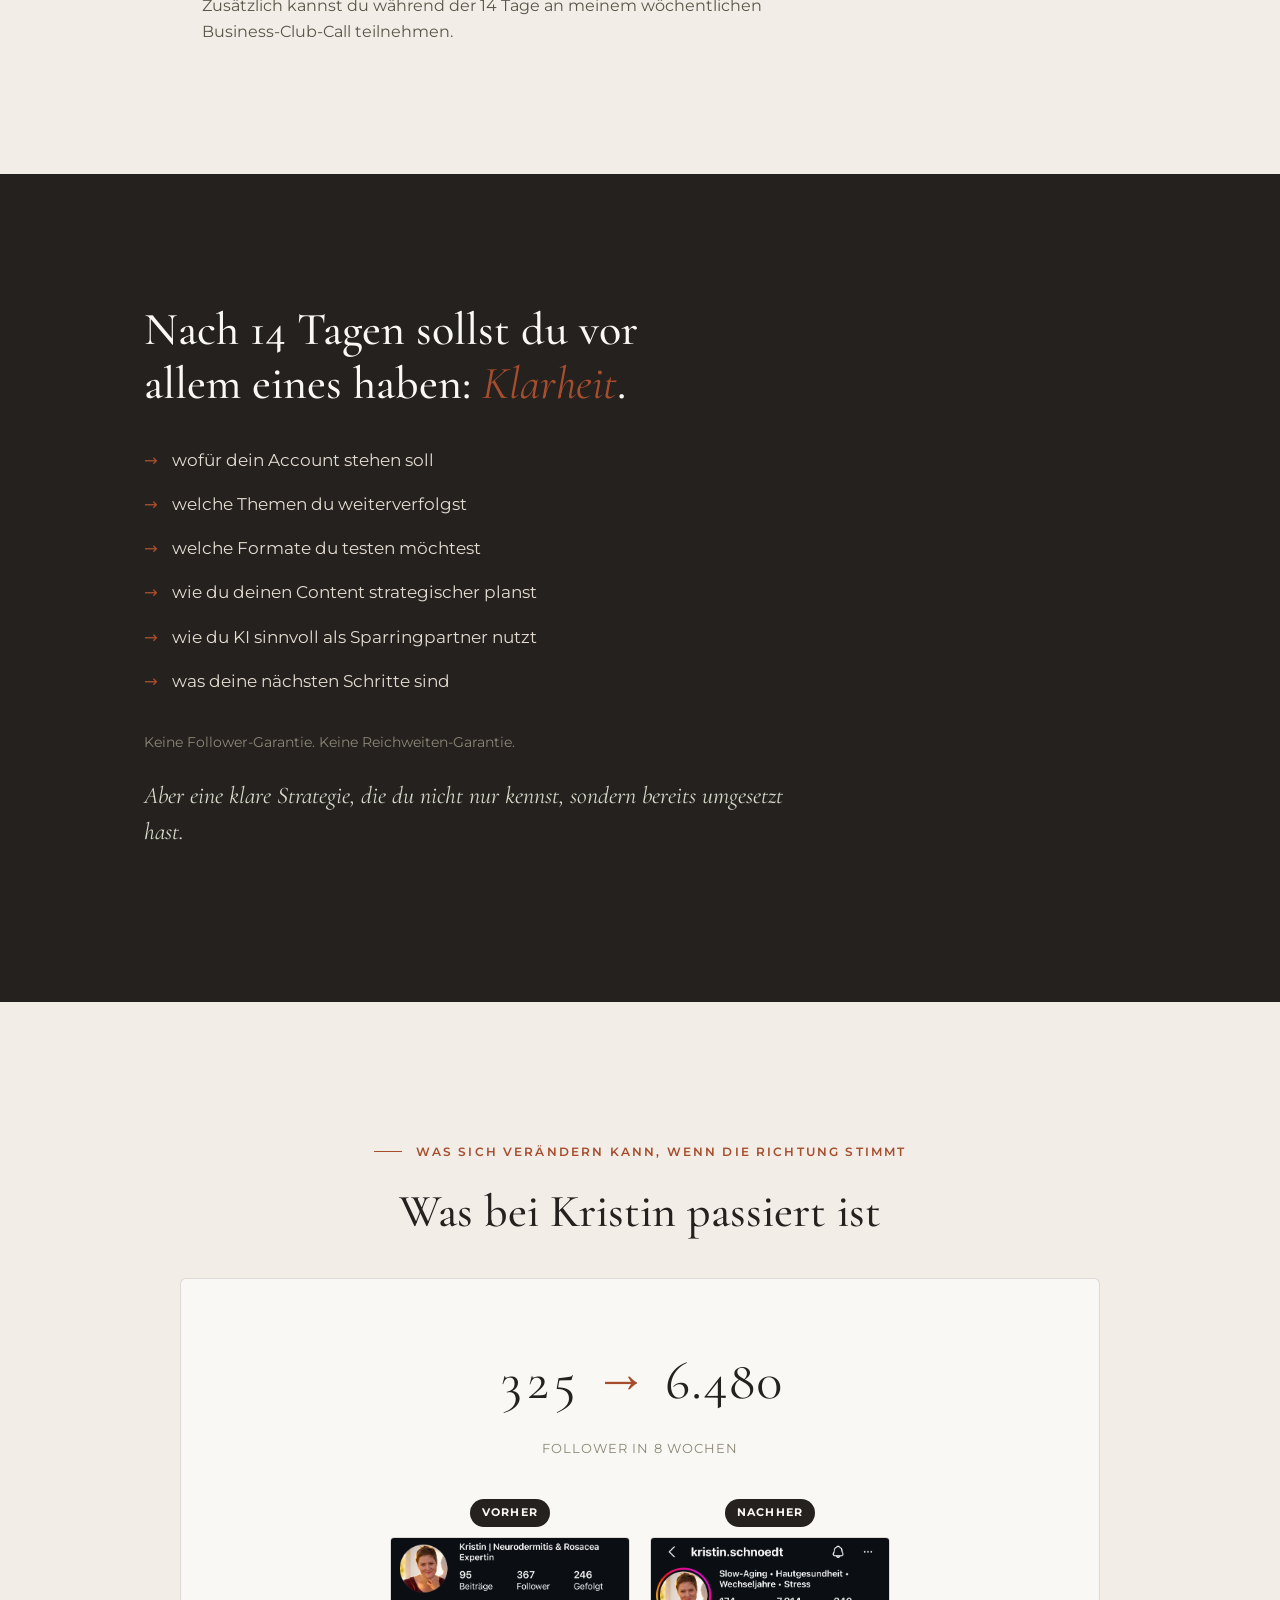
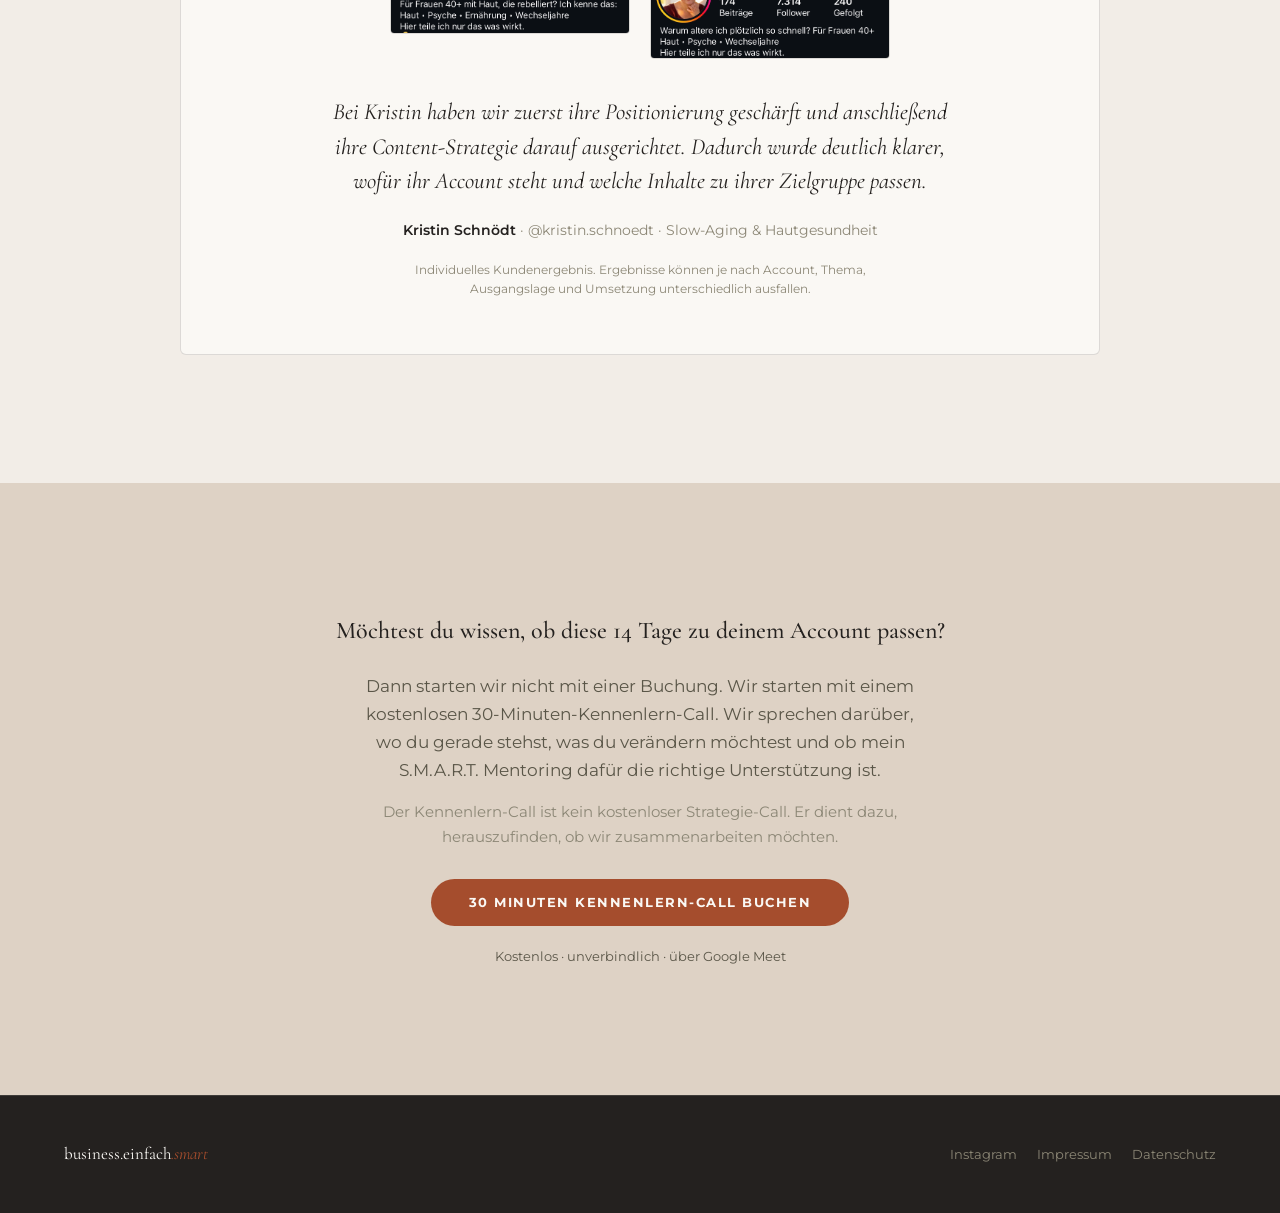
==== commit 23fd0b71: "Update Instagram link in footer" ====
--- a/index.html
+++ b/index.html
@@ -625,7 +625,7 @@
 <footer>
   <div class="footer-logo">business.einfach<em>.smart</em></div>
   <div class="footer-links">
-    <a href="https://instagram.com/business.einfach.smart" target="_blank" rel="noopener">Instagram</a>
+    <a href="https://www.instagram.com/hanna.marzian/" target="_blank" rel="noopener">Instagram</a>
     <a href="impressum.html">Impressum</a>
     <a href="datenschutz.html">Datenschutz</a>
   </div>
@@ -783,4 +783,4 @@
 })();
 </script>
 
-</body></html>+</body></html>
